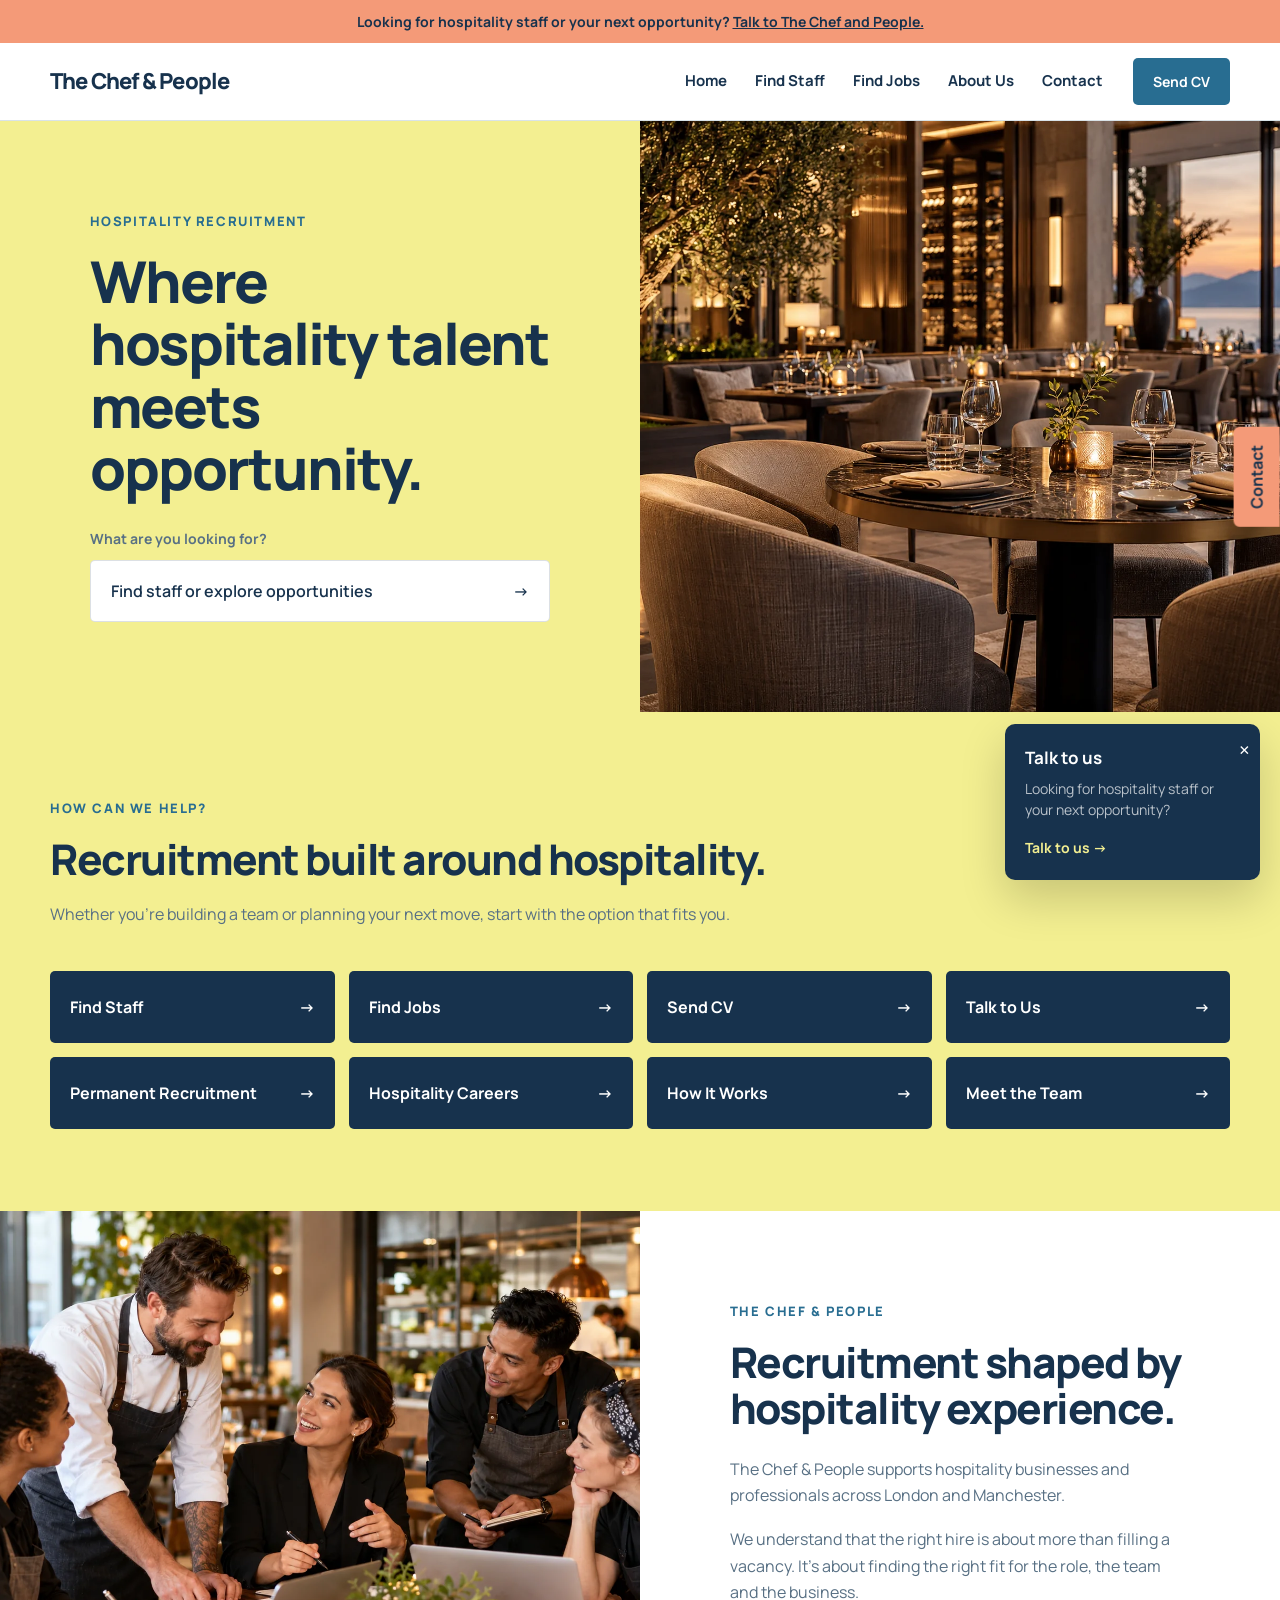
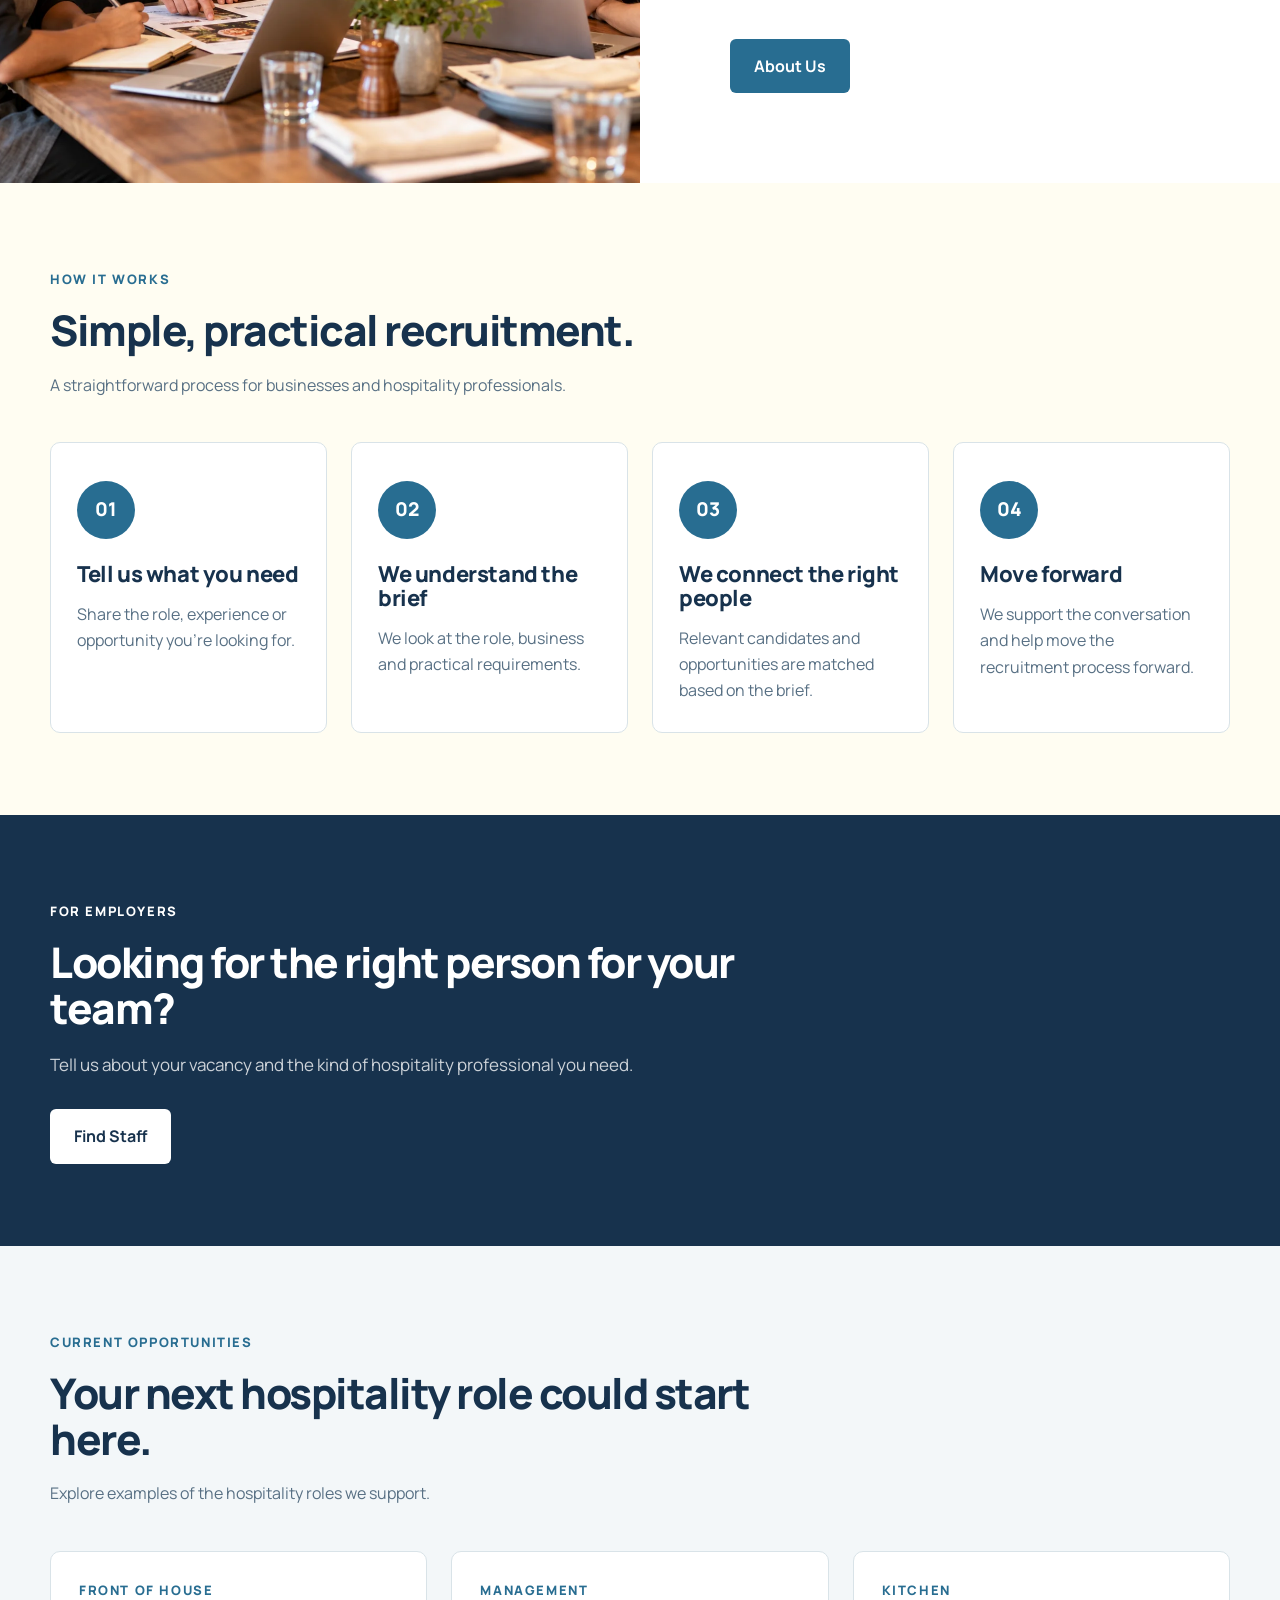
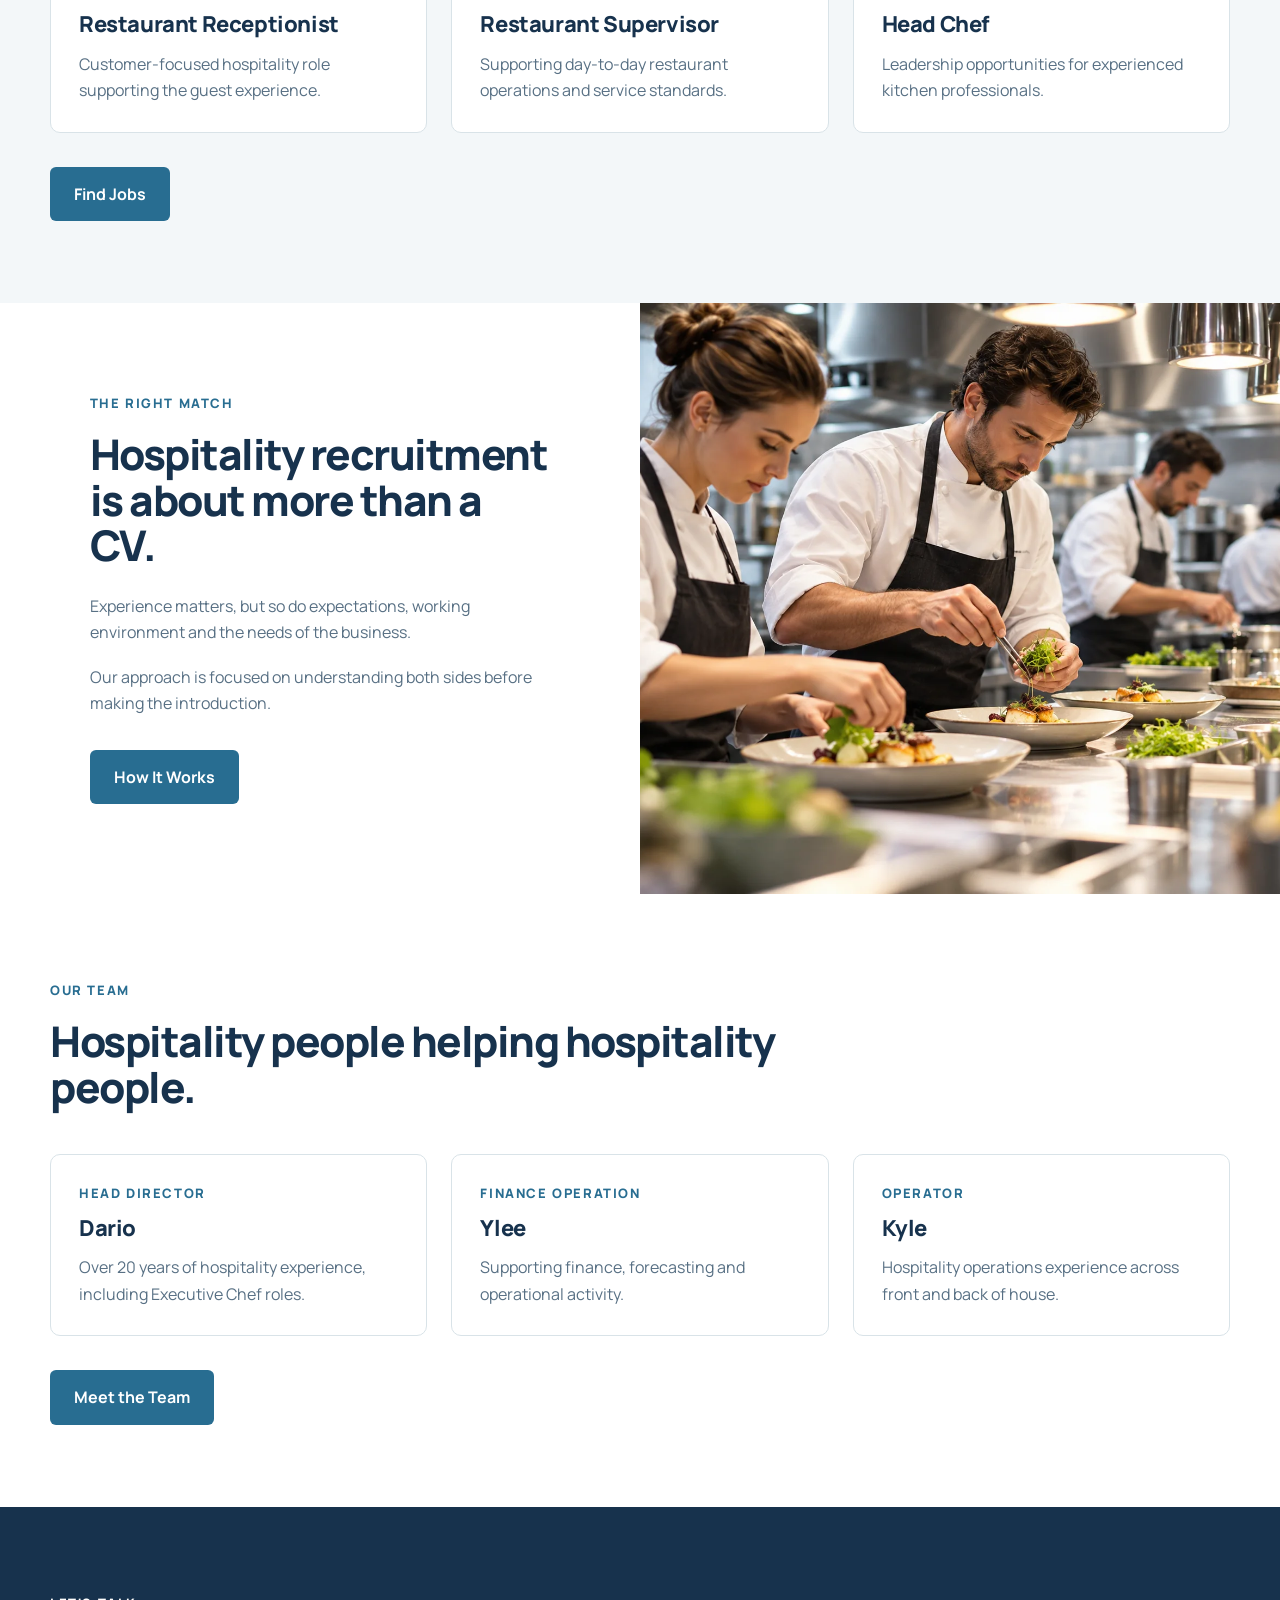
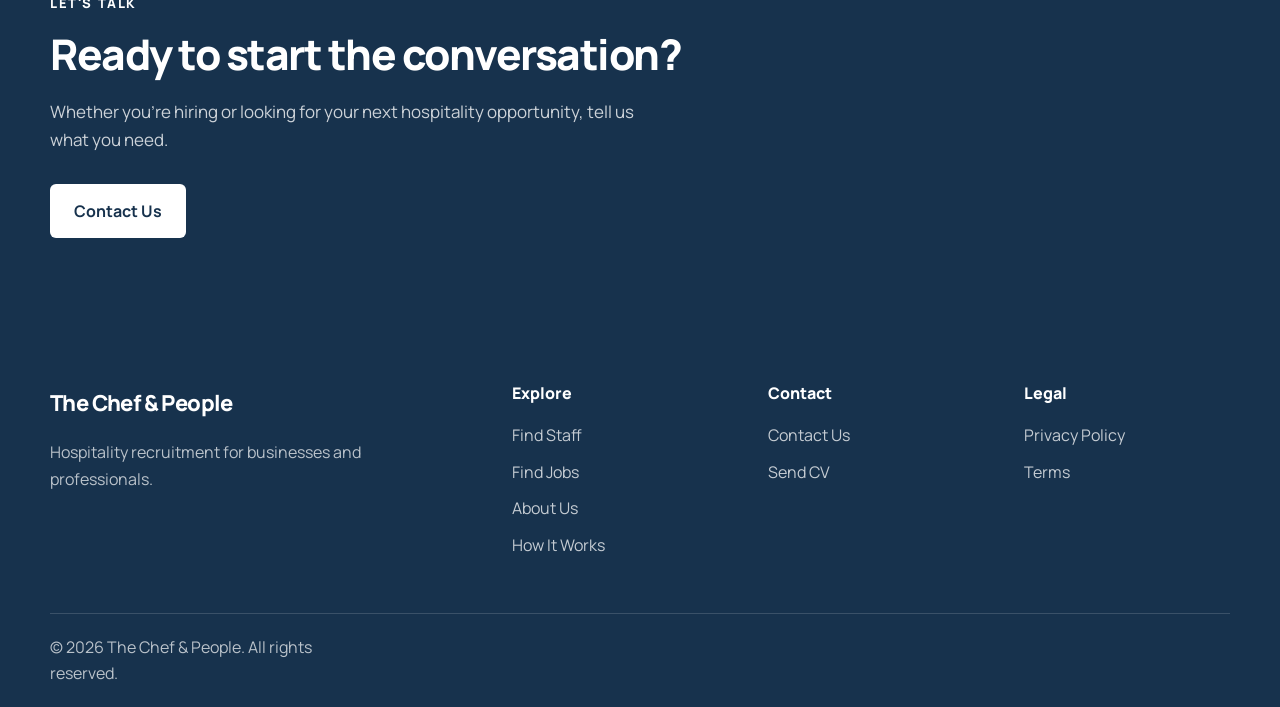
==== index.html @ 65a9bcee "Add files via upload" ====
<!DOCTYPE html>
<html lang="en">
<head>
    <meta charset="UTF-8">

    <meta
        name="viewport"
        content="width=device-width, initial-scale=1.0"
    >

    <title>Hospitality Recruitment London & Manchester | The Chef & People</title>

    <meta
        name="description"
        content="The Chef & People connects hospitality businesses with experienced professionals across London and Manchester. Find staff or discover your next hospitality opportunity."
    >

    <meta name="robots" content="index, follow">

    <link
        rel="canonical"
        href="https://thechefandpeople.co.uk/"
    >


    <!-- OPEN GRAPH -->

    <meta
        property="og:title"
        content="The Chef & People | Hospitality Recruitment"
    >

    <meta
        property="og:description"
        content="Hospitality recruitment for businesses and professionals across London and Manchester."
    >

    <meta property="og:type" content="website">

    <meta
        property="og:url"
        content="https://thechefandpeople.co.uk/"
    >

    <meta
        property="og:image"
        content="https://thechefandpeople.co.uk/images/hero.webp"
    >

    <meta
        property="og:site_name"
        content="The Chef & People"
    >


    <!-- TWITTER / SOCIAL -->

    <meta
        name="twitter:card"
        content="summary_large_image"
    >

    <meta
        name="twitter:title"
        content="The Chef & People | Hospitality Recruitment"
    >

    <meta
        name="twitter:description"
        content="Hospitality recruitment for businesses and professionals across London and Manchester."
    >

    <meta
        name="twitter:image"
        content="https://thechefandpeople.co.uk/images/hero.webp"
    >


    <!-- GOOGLE FONT -->

    <link
        rel="preconnect"
        href="https://fonts.googleapis.com"
    >

    <link
        rel="preconnect"
        href="https://fonts.gstatic.com"
        crossorigin
    >

    <link
        href="https://fonts.googleapis.com/css2?family=Manrope:wght@400;500;600;700;800&display=swap"
        rel="stylesheet"
    >


    <!-- SITE CSS -->

    <link rel="stylesheet" href="style.css">
</head>

<body>

    <!-- ANNOUNCEMENT BAR -->
    <div class="announcement-bar">
        Looking for hospitality staff or your next opportunity?
        <a href="contact.html">Talk to The Chef and People.</a>
    </div>


    <!-- HEADER -->
    <header class="site-header">

        <div class="header-inner">

            <a
                href="index.html"
                class="logo"
            >
                The Chef &amp; People
            </a>

            <button
                class="menu-button"
                id="menuButton"
                aria-label="Open menu"
                aria-expanded="false"
            >
                ☰
            </button>

            <nav
                class="navigation"
                id="navigation"
            >

                <a href="index.html">
                    Home
                </a>

                <a href="services.html#staff">
                    Find Staff
                </a>

                <a href="services.html#jobs">
                    Find Jobs
                </a>

                <a href="about.html">
                    About Us
                </a>

                <a href="contact.html">
                    Contact
                </a>

            </nav>

            <a
                href="contact.html"
                class="header-cta"
            >
                Send CV
            </a>

        </div>

    </header>


    <main>

        <!-- HERO -->
        <section class="hero">

            <div class="hero-left">

                <span class="eyebrow">
                    HOSPITALITY RECRUITMENT
                </span>

                <h1>
                    Where hospitality talent meets opportunity.
                </h1>

                <p class="hero-label">
                    What are you looking for?
                </p>

                <a
                    href="services.html"
                    class="hero-search"
                >
                    <span>
                        Find staff or explore opportunities
                    </span>

                    <span>
                        →
                    </span>
                </a>

            </div>


            <div class="hero-right">

                <img
                    src="./images/hero.webp"
                    alt="Hospitality professionals working together"
                >

            </div>

        </section>


        <!-- RECRUITMENT OPTIONS -->
        <section class="recruitment-options">

            <div class="page-width">

                <div class="section-heading">

                    <span class="eyebrow">
                        HOW CAN WE HELP?
                    </span>

                    <h2>
                        Recruitment built around hospitality.
                    </h2>

                    <p>
                        Whether you're building a team or planning your next move,
                        start with the option that fits you.
                    </p>

                </div>


                <div class="option-grid">

                    <a
                        href="services.html#staff"
                        class="option-button"
                    >
                        <span>Find Staff</span>
                        <span>→</span>
                    </a>

                    <a
                        href="services.html#jobs"
                        class="option-button"
                    >
                        <span>Find Jobs</span>
                        <span>→</span>
                    </a>

                    <a
                        href="contact.html"
                        class="option-button"
                    >
                        <span>Send CV</span>
                        <span>→</span>
                    </a>

                    <a
                        href="contact.html"
                        class="option-button"
                    >
                        <span>Talk to Us</span>
                        <span>→</span>
                    </a>

                    <a
                        href="services.html#staff"
                        class="option-button"
                    >
                        <span>Permanent Recruitment</span>
                        <span>→</span>
                    </a>

                    <a
                        href="services.html#jobs"
                        class="option-button"
                    >
                        <span>Hospitality Careers</span>
                        <span>→</span>
                    </a>

                    <a
                        href="how-it-works.html"
                        class="option-button"
                    >
                        <span>How It Works</span>
                        <span>→</span>
                    </a>

                    <a
                        href="about.html"
                        class="option-button"
                    >
                        <span>Meet the Team</span>
                        <span>→</span>
                    </a>

                </div>

            </div>

        </section>


        <!-- ABOUT -->
        <section class="split-section">

            <div class="section-image-wrap">

                <img
                    src="./images/team-meeting.webp"
                    alt="Hospitality recruitment team meeting"
                    class="section-image"
                >

            </div>


            <div class="split-content">

                <span class="eyebrow">
                    THE CHEF &amp; PEOPLE
                </span>

                <h2>
                    Recruitment shaped by hospitality experience.
                </h2>

                <p>
                    The Chef &amp; People supports hospitality businesses
                    and professionals across London and Manchester.
                </p>

                <p>
                    We understand that the right hire is about more than
                    filling a vacancy. It's about finding the right fit
                    for the role, the team and the business.
                </p>

                <a
                    href="about.html"
                    class="button primary-button"
                >
                    About Us
                </a>

            </div>

        </section>


        <!-- PROCESS -->
        <section class="section process-section">

            <div class="page-width">

                <div class="section-heading">

                    <span class="eyebrow">
                        HOW IT WORKS
                    </span>

                    <h2>
                        Simple, practical recruitment.
                    </h2>

                    <p>
                        A straightforward process for businesses
                        and hospitality professionals.
                    </p>

                </div>


                <div class="process-grid">

                    <article class="process-card">

                        <div class="process-number">
                            01
                        </div>

                        <h3>
                            Tell us what you need
                        </h3>

                        <p>
                            Share the role, experience or opportunity
                            you're looking for.
                        </p>

                    </article>


                    <article class="process-card">

                        <div class="process-number">
                            02
                        </div>

                        <h3>
                            We understand the brief
                        </h3>

                        <p>
                            We look at the role, business
                            and practical requirements.
                        </p>

                    </article>


                    <article class="process-card">

                        <div class="process-number">
                            03
                        </div>

                        <h3>
                            We connect the right people
                        </h3>

                        <p>
                            Relevant candidates and opportunities
                            are matched based on the brief.
                        </p>

                    </article>


                    <article class="process-card">

                        <div class="process-number">
                            04
                        </div>

                        <h3>
                            Move forward
                        </h3>

                        <p>
                            We support the conversation
                            and help move the recruitment process forward.
                        </p>

                    </article>

                </div>

            </div>

        </section>


        <!-- EMPLOYER CTA -->
        <section class="cta-section">

            <div class="page-width">

                <div class="cta-content">

                    <span class="eyebrow light">
                        FOR EMPLOYERS
                    </span>

                    <h2>
                        Looking for the right person for your team?
                    </h2>

                    <p>
                        Tell us about your vacancy and the kind of hospitality
                        professional you need.
                    </p>

                    <a
                        href="services.html#staff"
                        class="button light-button"
                    >
                        Find Staff
                    </a>

                </div>

            </div>

        </section>


        <!-- CURRENT OPPORTUNITIES -->
        <section class="section light-section">

            <div class="page-width">

                <div class="section-heading">

                    <span class="eyebrow">
                        CURRENT OPPORTUNITIES
                    </span>

                    <h2>
                        Your next hospitality role could start here.
                    </h2>

                    <p>
                        Explore examples of the hospitality roles
                        we support.
                    </p>

                </div>


                <div class="jobs-grid">

                    <article class="job-card">

                        <span class="job-meta">
                            FRONT OF HOUSE
                        </span>

                        <h3>
                            Restaurant Receptionist
                        </h3>

                        <p>
                            Customer-focused hospitality role
                            supporting the guest experience.
                        </p>

                    </article>


                    <article class="job-card">

                        <span class="job-meta">
                            MANAGEMENT
                        </span>

                        <h3>
                            Restaurant Supervisor
                        </h3>

                        <p>
                            Supporting day-to-day restaurant operations
                            and service standards.
                        </p>

                    </article>


                    <article class="job-card">

                        <span class="job-meta">
                            KITCHEN
                        </span>

                        <h3>
                            Head Chef
                        </h3>

                        <p>
                            Leadership opportunities for experienced
                            kitchen professionals.
                        </p>

                    </article>

                </div>


                <div style="margin-top: 34px;">

                    <a
                        href="services.html#jobs"
                        class="button primary-button"
                    >
                        Find Jobs
                    </a>

                </div>

            </div>

        </section>


        <!-- RIGHT MATCH -->
        <section class="split-section">

            <div class="split-content">

                <span class="eyebrow">
                    THE RIGHT MATCH
                </span>

                <h2>
                    Hospitality recruitment is about more than a CV.
                </h2>

                <p>
                    Experience matters, but so do expectations,
                    working environment and the needs of the business.
                </p>

                <p>
                    Our approach is focused on understanding both sides
                    before making the introduction.
                </p>

                <a
                    href="how-it-works.html"
                    class="button primary-button"
                >
                    How It Works
                </a>

            </div>


            <div class="section-image-wrap">

                <img
                    src="./images/kitchen.webp"
                    alt="Professional hospitality kitchen"
                    class="section-image"
                >

            </div>

        </section>


        <!-- TEAM -->
        <section class="section">

            <div class="page-width">

                <div class="section-heading">

                    <span class="eyebrow">
                        OUR TEAM
                    </span>

                    <h2>
                        Hospitality people helping hospitality people.
                    </h2>

                </div>


                <div class="team-grid">

                    <article class="team-card">

                        <span class="team-role">
                            HEAD DIRECTOR
                        </span>

                        <h3>
                            Dario
                        </h3>

                        <p>
                            Over 20 years of hospitality experience,
                            including Executive Chef roles.
                        </p>

                    </article>


                    <article class="team-card">

                        <span class="team-role">
                            FINANCE OPERATION
                        </span>

                        <h3>
                            Ylee
                        </h3>

                        <p>
                            Supporting finance, forecasting
                            and operational activity.
                        </p>

                    </article>


                    <article class="team-card">

                        <span class="team-role">
                            OPERATOR
                        </span>

                        <h3>
                            Kyle
                        </h3>

                        <p>
                            Hospitality operations experience
                            across front and back of house.
                        </p>

                    </article>

                </div>


                <div style="margin-top: 34px;">

                    <a
                        href="about.html"
                        class="button primary-button"
                    >
                        Meet the Team
                    </a>

                </div>

            </div>

        </section>


        <!-- FINAL CTA -->
        <section class="cta-section">

            <div class="page-width">

                <div class="cta-content">

                    <span class="eyebrow light">
                        LET'S TALK
                    </span>

                    <h2>
                        Ready to start the conversation?
                    </h2>

                    <p>
                        Whether you're hiring or looking for your next
                        hospitality opportunity, tell us what you need.
                    </p>

                    <a
                        href="contact.html"
                        class="button light-button"
                    >
                        Contact Us
                    </a>

                </div>

            </div>

        </section>

    </main>


    <!-- FOOTER -->
    <footer class="site-footer">

        <div class="page-width footer-grid">

            <div>

                <a
                    href="index.html"
                    class="footer-logo"
                >
                    The Chef &amp; People
                </a>

                <p>
                    Hospitality recruitment for businesses
                    and professionals.
                </p>

            </div>


            <div>

                <h4>
                    Explore
                </h4>

                <a href="services.html#staff">
                    Find Staff
                </a>

                <a href="services.html#jobs">
                    Find Jobs
                </a>

                <a href="about.html">
                    About Us
                </a>

                <a href="how-it-works.html">
                    How It Works
                </a>

            </div>


            <div>

                <h4>
                    Contact
                </h4>

                <a href="contact.html">
                    Contact Us
                </a>

                <a href="contact.html">
                    Send CV
                </a>

            </div>


            <div>

                <h4>
                    Legal
                </h4>

                <a href="privacy.html">
                    Privacy Policy
                </a>

                <a href="terms.html">
                    Terms
                </a>

            </div>

        </div>


        <div class="page-width footer-bottom">

            <p>
                © 2026 The Chef &amp; People. All rights reserved.
            </p>

        </div>

    </footer>


    <!-- FLOATING CONTACT -->
    <div
        class="floating-contact"
        id="floatingContact"
    >

        <button
            class="floating-close"
            id="floatingClose"
            aria-label="Close contact box"
        >
            ×
        </button>

        <strong>
            Talk to us
        </strong>

        <span>
            Looking for hospitality staff or your next opportunity?
        </span>

        <a href="contact.html">
            Talk to us →
        </a>

    </div>


    <!-- SIDE CONTACT TAB -->
    <a
        href="contact.html"
        class="feedback-tab"
    >
        Contact
    </a>


    <script src="script.js"></script>

</body>
</html>
---- style.css ----
:root {
  --primary: #6aaed6;
  --primary-dark: #286d91;
  --secondary: #d8edf8;
  --yellow: #f3ef91;
  --coral: #f49a78;

  --background: #ffffff;
  --light-background: #f3f7f9;

  --text: #17324d;
  --muted: #587084;

  --white: #ffffff;
  --border: #d9e3e8;

  --page-width: 1180px;
  --page-padding: 24px;

  --radius: 10px;

  --shadow:
    0 18px 45px
    rgba(23, 50, 77, 0.10);
}


/* RESET */

* {
  box-sizing: border-box;
  margin: 0;
  padding: 0;
}

html {
  scroll-behavior: smooth;
}

body {
  font-family: "Manrope", Arial, sans-serif;
  color: var(--text);
  background: var(--background);
  line-height: 1.65;
  font-weight: 400;
}

img {
  display: block;
  width: 100%;
}

a {
  color: inherit;
  text-decoration: none;
}

button,
input,
textarea,
select {
  font: inherit;
}

button {
  cursor: pointer;
}


/* PAGE WIDTH */

.page-width {
  width: min(
    calc(100% - (var(--page-padding) * 2)),
    var(--page-width)
  );

  margin-inline: auto;
}


/* TYPOGRAPHY */

h1,
h2,
h3,
h4 {
  font-family: "Manrope", Arial, sans-serif;
  line-height: 1.08;
  font-weight: 800;
}

h1 {
  font-size: clamp(46px, 4.5vw, 66px);
  letter-spacing: -2px;
}

h2 {
  font-size: clamp(32px, 3.3vw, 46px);
  letter-spacing: -1.5px;
}

h3 {
  font-size: 22px;
  letter-spacing: -0.4px;
}

p {
  color: var(--muted);
}

.eyebrow {
  display: inline-block;
  margin-bottom: 18px;

  color: var(--primary-dark);

  font-size: 13px;
  font-weight: 800;

  letter-spacing: 1.6px;
  text-transform: uppercase;
}

.eyebrow.light {
  color: var(--white);
}


/* GENERIC SECTION */

.section {
  padding: 82px 0;
}

.light-section {
  background: var(--light-background);
}

.section-heading {
  max-width: 760px;
  margin-bottom: 44px;
}

.section-heading h2 {
  margin-bottom: 18px;
}


/* BUTTONS */

.button {
  display: inline-flex;
  align-items: center;
  justify-content: center;

  min-height: 52px;

  padding: 14px 24px;

  border: 0;
  border-radius: 6px;

  font-weight: 700;

  transition:
    transform 0.2s ease,
    background 0.2s ease;
}

.button:hover {
  transform: translateY(-2px);
}

.primary-button {
  background: var(--primary-dark);
  color: var(--white);
}

.primary-button:hover {
  background: var(--text);
}

.light-button {
  background: var(--white);
  color: var(--text);
}

.light-button:hover {
  background: var(--yellow);
}


/* ANNOUNCEMENT */

.announcement-bar {
  padding: 10px 20px;

  background: var(--coral);
  color: var(--text);

  text-align: center;

  font-size: 14px;
  font-weight: 700;
}

.announcement-bar a {
  text-decoration: underline;
}


/* HEADER */

.site-header {
  position: sticky;
  top: 0;

  z-index: 1000;

  height: 78px;

  background: var(--white);

  border-bottom: 1px solid var(--border);
}

.header-inner {
  width: min(
    calc(100% - (var(--page-padding) * 2)),
    var(--page-width)
  );

  height: 100%;

  margin-inline: auto;

  display: flex;
  align-items: center;

  gap: 30px;
}

.logo {
  margin-right: auto;

  font-size: 22px;
  font-weight: 800;

  letter-spacing: -0.8px;
}

.navigation {
  display: flex;
  align-items: center;

  gap: 28px;
}

.navigation a {
  font-size: 15px;
  font-weight: 700;
}

.navigation a:hover {
  color: var(--primary-dark);
}

.header-cta {
  padding: 12px 20px;

  border-radius: 5px;

  background: var(--primary-dark);
  color: var(--white);

  font-size: 14px;
  font-weight: 700;
}

.menu-button {
  display: none;

  border: 0;

  background: transparent;
  color: var(--text);

  font-size: 28px;
}


/* HOME HERO */

.hero {
  display: grid;
  grid-template-columns: 1fr 1fr;

  min-height: 560px;
}

.hero-left {
  display: flex;
  flex-direction: column;
  justify-content: center;

  padding:
    clamp(50px, 7vw, 100px)
    clamp(30px, 7vw, 100px);

  background: var(--yellow);
}

.hero-left h1 {
  max-width: 620px;
  margin-bottom: 28px;
}

.hero-label {
  margin-bottom: 10px;

  font-size: 14px;
  font-weight: 700;
}

.hero-search {
  max-width: 520px;

  display: flex;
  align-items: center;
  justify-content: space-between;

  padding: 17px 20px;

  background: var(--white);

  border: 1px solid rgba(23, 50, 77, 0.15);
  border-radius: 5px;

  font-weight: 600;
}

.hero-search:hover {
  border-color: var(--primary-dark);
}

.hero-right {
  min-height: 560px;
  overflow: hidden;
}

.hero-right img {
  width: 100%;
  height: 100%;

  object-fit: cover;
}


/* PAGE HERO */

.page-hero {
  padding: 90px 0 75px;

  background: var(--secondary);
}

.page-hero h1 {
  max-width: 830px;
  margin-bottom: 24px;
}

.page-hero p {
  max-width: 760px;
  font-size: 18px;
}


/* RECRUITMENT OPTIONS */

.recruitment-options {
  padding: 82px 0;

  background: var(--yellow);
}

.option-grid {
  display: grid;

  grid-template-columns: repeat(4, 1fr);

  gap: 14px;
}

.option-button {
  min-height: 72px;

  display: flex;
  align-items: center;
  justify-content: space-between;

  padding: 20px;

  border-radius: 5px;

  background: var(--text);
  color: var(--white);

  font-weight: 700;

  transition:
    transform 0.2s ease,
    background 0.2s ease;
}

.option-button:hover {
  transform: translateY(-3px);
  background: var(--primary-dark);
}


/* SPLIT */

.split-section {
  display: grid;
  grid-template-columns: 1fr 1fr;

  min-height: 560px;
}

.split-content {
  display: flex;
  flex-direction: column;
  justify-content: center;
  align-items: flex-start;

  padding:
    clamp(55px, 7vw, 95px)
    clamp(30px, 7vw, 90px);
}

.split-content h2 {
  max-width: 620px;
  margin-bottom: 24px;
}

.split-content p {
  max-width: 620px;
  margin-bottom: 18px;
}

.split-content .button {
  margin-top: 15px;
}

.section-image-wrap {
  min-height: 500px;

  overflow: hidden;

  background: var(--secondary);
}

.section-image {
  width: 100%;
  height: 100%;

  min-height: 500px;

  object-fit: cover;

  transition: transform 0.5s ease;
}

.section-image-wrap:hover .section-image {
  transform: scale(1.025);
}


/* CARDS */

.card-grid,
.jobs-grid,
.team-grid,
.contact-options {
  display: grid;
  gap: 24px;
}

.three-columns,
.jobs-grid,
.team-grid,
.contact-options {
  grid-template-columns: repeat(3, 1fr);
}

.info-card,
.service-card,
.job-card,
.team-card,
.choice-card,
.testimonial-card {
  padding: 28px;

  background: var(--white);

  border: 1px solid var(--border);
  border-radius: var(--radius);

  transition:
    transform 0.2s ease,
    box-shadow 0.2s ease;
}

.info-card:hover,
.service-card:hover,
.job-card:hover,
.team-card:hover,
.choice-card:hover {
  transform: translateY(-4px);
  box-shadow: var(--shadow);
}

.info-card h3,
.service-card h3,
.job-card h3,
.team-card h3,
.choice-card h3 {
  margin-bottom: 14px;
}


/* META */

.job-meta,
.team-role {
  display: block;

  margin-bottom: 12px;

  color: var(--primary-dark);

  font-size: 13px;
  font-weight: 800;

  letter-spacing: 1.6px;
  text-transform: uppercase;
}


/* PROCESS */

.process-section {
  background: #fffdf2;
}

.process-grid {
  display: grid;
  grid-template-columns: repeat(4, 1fr);

  gap: 24px;
}

.process-card {
  padding: 38px 26px 28px;

  background: var(--white);

  border: 1px solid var(--border);
  border-radius: var(--radius);
}

.process-number {
  width: 58px;
  height: 58px;

  margin-bottom: 24px;

  display: flex;
  align-items: center;
  justify-content: center;

  border-radius: 50%;

  background: var(--primary-dark);
  color: var(--white);

  font-size: 19px;
  font-weight: 800;
}

.process-card h3 {
  margin-bottom: 14px;
}


/* HOW IT WORKS */

.how-page-hero {
  background:
    linear-gradient(
      rgba(255, 255, 255, 0.80),
      rgba(255, 255, 255, 0.80)
    ),
    url("./images/background-light.webp")
    center / cover no-repeat;
}

.how-light-background {
  display: flex;
  align-items: center;
  justify-content: center;

  padding: 60px;

  background:
    url("./images/background-light.webp")
    center / cover no-repeat;
}

.how-feature-panel {
  width: 100%;
  max-width: 440px;

  display: grid;
  grid-template-columns: 50px 1fr;

  gap: 24px 18px;

  padding: 40px;

  background: var(--white);

  border-radius: 18px;

  box-shadow: var(--shadow);
}

.how-feature-panel span {
  width: 46px;
  height: 46px;

  display: flex;
  align-items: center;
  justify-content: center;

  border-radius: 50%;

  background: var(--primary-dark);
  color: var(--white);

  font-weight: 800;
}

.how-feature-panel strong {
  display: flex;
  align-items: center;

  font-size: 17px;
  font-weight: 700;
}

.how-dark-cta {
  background:
    linear-gradient(
      rgba(23, 50, 77, 0.90),
      rgba(23, 50, 77, 0.90)
    ),
    url("./images/background-dark.webp")
    center / cover no-repeat;
}


/* CTA */

.cta-section {
  padding: 82px 0;

  background: var(--text);

  color: var(--white);
}

.cta-content {
  max-width: 760px;
}

.cta-content h2 {
  margin-bottom: 20px;
}

.cta-content p {
  max-width: 620px;

  margin-bottom: 30px;

  color: rgba(255, 255, 255, 0.78);

  font-size: 17px;
}


/* CONTACT */

.contact-options {
  margin-bottom: 60px;
}

.contact-form-wrap {
  display: grid;
  grid-template-columns: 0.8fr 1.2fr;

  gap: 70px;
}

.contact-form {
  display: grid;
  gap: 20px;
}

.form-group {
  display: grid;
  gap: 8px;
}

.form-group label {
  font-weight: 700;
}

.form-group input,
.form-group textarea,
.form-group select {
  width: 100%;

  padding: 15px 16px;

  border: 1px solid var(--border);
  border-radius: 5px;

  background: var(--white);

  color: var(--text);
}

.form-group textarea {
  min-height: 170px;
  resize: vertical;
}

.form-group input:focus,
.form-group textarea:focus,
.form-group select:focus {
  outline: 2px solid var(--secondary);
  border-color: var(--primary-dark);
}

.contact-page .floating-contact,
.contact-page .feedback-tab {
  display: none;
}


/* LEGAL */

.legal-content {
  max-width: 820px;

  margin-inline: auto;

  padding: 80px 0;
}

.legal-content h2,
.legal-content h3 {
  margin-top: 34px;
  margin-bottom: 14px;
}

.legal-content p {
  margin-bottom: 18px;
}

.legal-page .floating-contact,
.legal-page .feedback-tab {
  display: none;
}


/* FOOTER */

.site-footer {
  padding: 65px 0 20px;

  background: var(--text);

  color: var(--white);
}

.footer-grid {
  display: grid;
  grid-template-columns: 2fr 1fr 1fr 1fr;

  gap: 50px;
}

.footer-logo {
  display: inline-block;

  margin-bottom: 18px;

  font-size: 22px;
  font-weight: 800;

  letter-spacing: -0.6px;
}

.site-footer p {
  max-width: 330px;

  color: rgba(255, 255, 255, 0.70);
}

.site-footer h4 {
  margin-bottom: 20px;
}

.site-footer a:not(.footer-logo) {
  display: block;

  margin-bottom: 10px;

  color: rgba(255, 255, 255, 0.75);
}

.site-footer a:hover {
  color: var(--white);
}

.footer-bottom {
  margin-top: 45px;

  padding-top: 20px;

  border-top: 1px solid rgba(255, 255, 255, 0.15);
}


/* FLOATING CONTACT */

.floating-contact {
  position: fixed;

  right: 20px;
  bottom: 20px;

  z-index: 950;

  width: 255px;

  padding: 20px;

  border-radius: 10px;

  background: var(--text);
  color: var(--white);

  box-shadow:
    0 18px 45px
    rgba(0, 0, 0, 0.18);
}

.floating-contact strong,
.floating-contact span {
  display: block;
}

.floating-contact strong {
  margin-bottom: 6px;

  font-size: 17px;
}

.floating-contact span {
  margin-bottom: 14px;

  color: rgba(255, 255, 255, 0.70);

  font-size: 14px;
  line-height: 1.5;
}

.floating-contact a {
  color: var(--yellow);

  font-size: 14px;
  font-weight: 700;
}

.floating-close {
  position: absolute;

  top: 8px;
  right: 10px;

  border: 0;

  background: transparent;

  color: var(--white);

  font-size: 22px;
}


/* CONTACT TAB */

.feedback-tab {
  position: fixed;

  right: 0;
  top: 50%;

  z-index: 900;

  transform:
    translateY(-50%)
    rotate(-90deg)
    translateY(-100%);

  transform-origin: right top;

  padding: 10px 18px;

  border-radius: 6px 6px 0 0;

  background: var(--coral);

  color: var(--text);

  font-weight: 700;
}


/* TABLET */

@media (max-width: 980px) {

  .navigation {
    gap: 16px;
  }

  .option-grid,
  .process-grid {
    grid-template-columns: repeat(2, 1fr);
  }

  .three-columns,
  .jobs-grid,
  .team-grid,
  .contact-options {
    grid-template-columns: repeat(2, 1fr);
  }

  .footer-grid {
    grid-template-columns: repeat(2, 1fr);
  }

  .contact-form-wrap {
    grid-template-columns: 1fr;
  }
}


/* MOBILE */

@media (max-width: 760px) {

  :root {
    --page-padding: 18px;
  }

  h1 {
    font-size: clamp(38px, 12vw, 52px);
    letter-spacing: -1.5px;
  }

  h2 {
    font-size: clamp(30px, 9vw, 40px);
    letter-spacing: -1.1px;
  }

  h3 {
    font-size: 21px;
  }

  .page-hero h1 {
    font-size: clamp(36px, 9vw, 46px);
  }


  /* HEADER */

  .site-header {
    height: 70px;
  }

  .header-inner {
    position: relative;
  }

  .menu-button {
    display: block;
  }

  .header-cta {
    display: none;
  }

  .navigation {
    position: absolute;

    top: 69px;

    left: calc(var(--page-padding) * -1);

    width:
      calc(
        100% +
        (var(--page-padding) * 2)
      );

    display: none;

    flex-direction: column;
    align-items: stretch;

    gap: 0;

    background: var(--white);

    border-bottom: 1px solid var(--border);

    box-shadow:
      0 15px 30px
      rgba(23, 50, 77, 0.08);
  }

  .navigation.open {
    display: flex;
  }

  .navigation a {
    padding:
      16px
      var(--page-padding);

    border-bottom: 1px solid var(--border);

    font-size: 16px;
  }


  /* HERO */

  .hero {
    grid-template-columns: 1fr;
  }

  .hero-left {
    padding:
      58px
      var(--page-padding);
  }

  .hero-right {
    height: 400px;
    min-height: 400px;
  }

  .hero-right img {
    height: 400px;

    object-fit: cover;
  }


  /* SECTIONS */

  .section {
    padding: 64px 0;
  }

  .page-hero {
    padding: 68px 0 58px;
  }

  .page-hero p {
    font-size: 17px;
  }


  /* OPTIONS */

  .recruitment-options {
    padding: 64px 0;
  }

  .option-grid {
    grid-template-columns: 1fr;
  }


  /* SPLIT */

  .split-section {
    grid-template-columns: 1fr;
  }

  .split-content {
    padding:
      48px
      var(--page-padding);
  }

  .section-image-wrap {
    height: 360px;
    min-height: 360px;
  }

  .section-image {
    height: 360px;
    min-height: 0;

    object-fit: cover;
  }


  /* CARDS */

  .process-grid,
  .three-columns,
  .jobs-grid,
  .team-grid,
  .contact-options {
    grid-template-columns: 1fr;
  }


  /* PROCESS */

  .process-card {
    padding: 30px 24px 26px;
  }

  .process-number {
    width: 52px;
    height: 52px;

    margin-bottom: 20px;
  }


  /* HOW IT WORKS */

  .how-light-background {
    min-height: auto;
    height: auto;

    padding: 40px 20px;
  }

  .how-feature-panel {
    padding: 26px 22px;

    grid-template-columns: 44px 1fr;
  }

  .how-feature-panel span {
    width: 42px;
    height: 42px;
  }

  .how-feature-panel strong {
    font-size: 16px;
  }


  /* LEGAL */

  .legal-content h2 {
    font-size: clamp(28px, 7.5vw, 34px);
    line-height: 1.15;
    letter-spacing: -0.8px;
  }


  /* CTA */

  .cta-section {
    padding: 68px 0;
  }


  /* FOOTER */

  .footer-grid {
    grid-template-columns: 1fr;

    gap: 36px;
  }


  /* MOBILE FLOATING */

  .floating-contact {
    display: block;

    left: auto;
    right: 16px;
    bottom: 16px;

    width: auto;

    padding: 0;

    background: transparent;

    border-radius: 0;

    box-shadow: none;
  }

  .floating-contact strong,
  .floating-contact span,
  .floating-close {
    display: none;
  }

  .floating-contact a {
    display: inline-flex;

    align-items: center;
    justify-content: center;

    padding: 10px 15px;

    border-radius: 999px;

    background: var(--text);
    color: var(--white);

    font-size: 13px;
    font-weight: 700;

    box-shadow:
      0 10px 25px
      rgba(23, 50, 77, 0.18);
  }

  .feedback-tab {
    display: none;
  }

  .contact-page .floating-contact,
  .contact-page .feedback-tab,
  .legal-page .floating-contact,
  .legal-page .feedback-tab {
    display: none;
  }
}
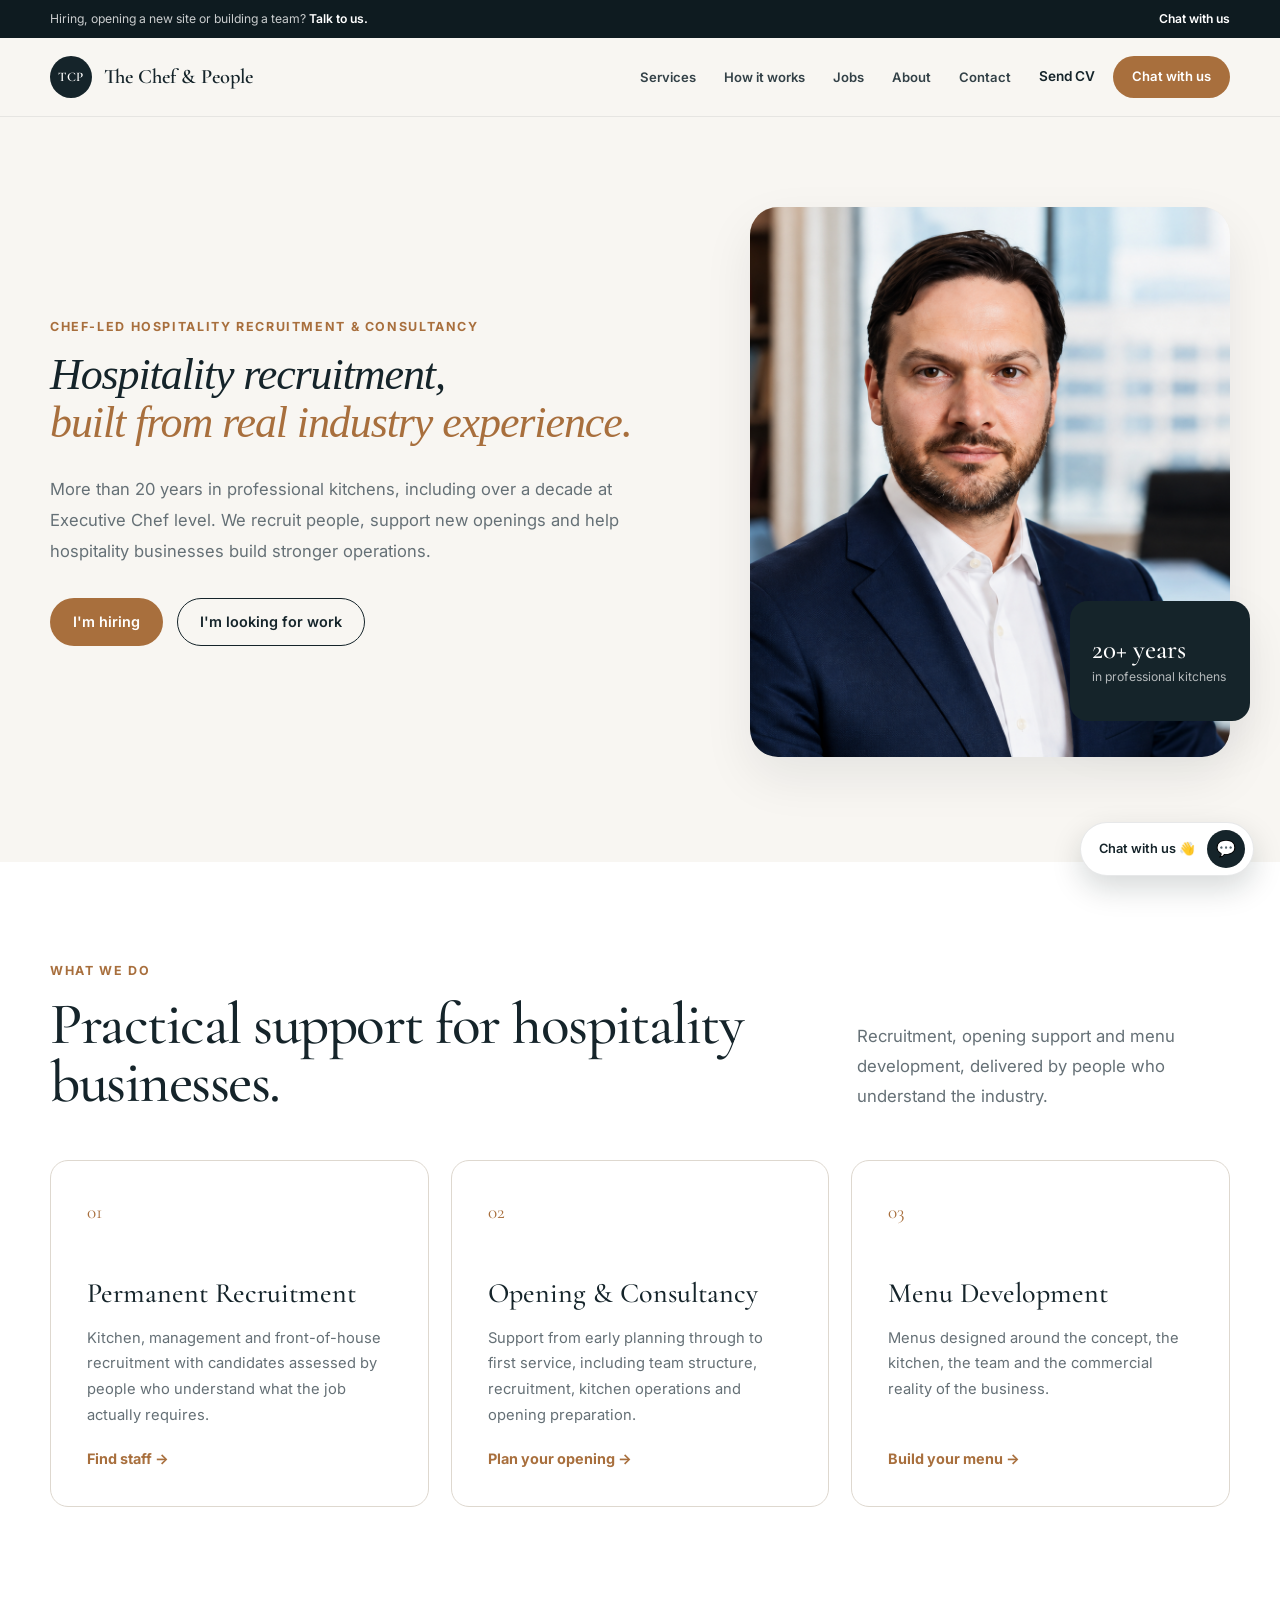
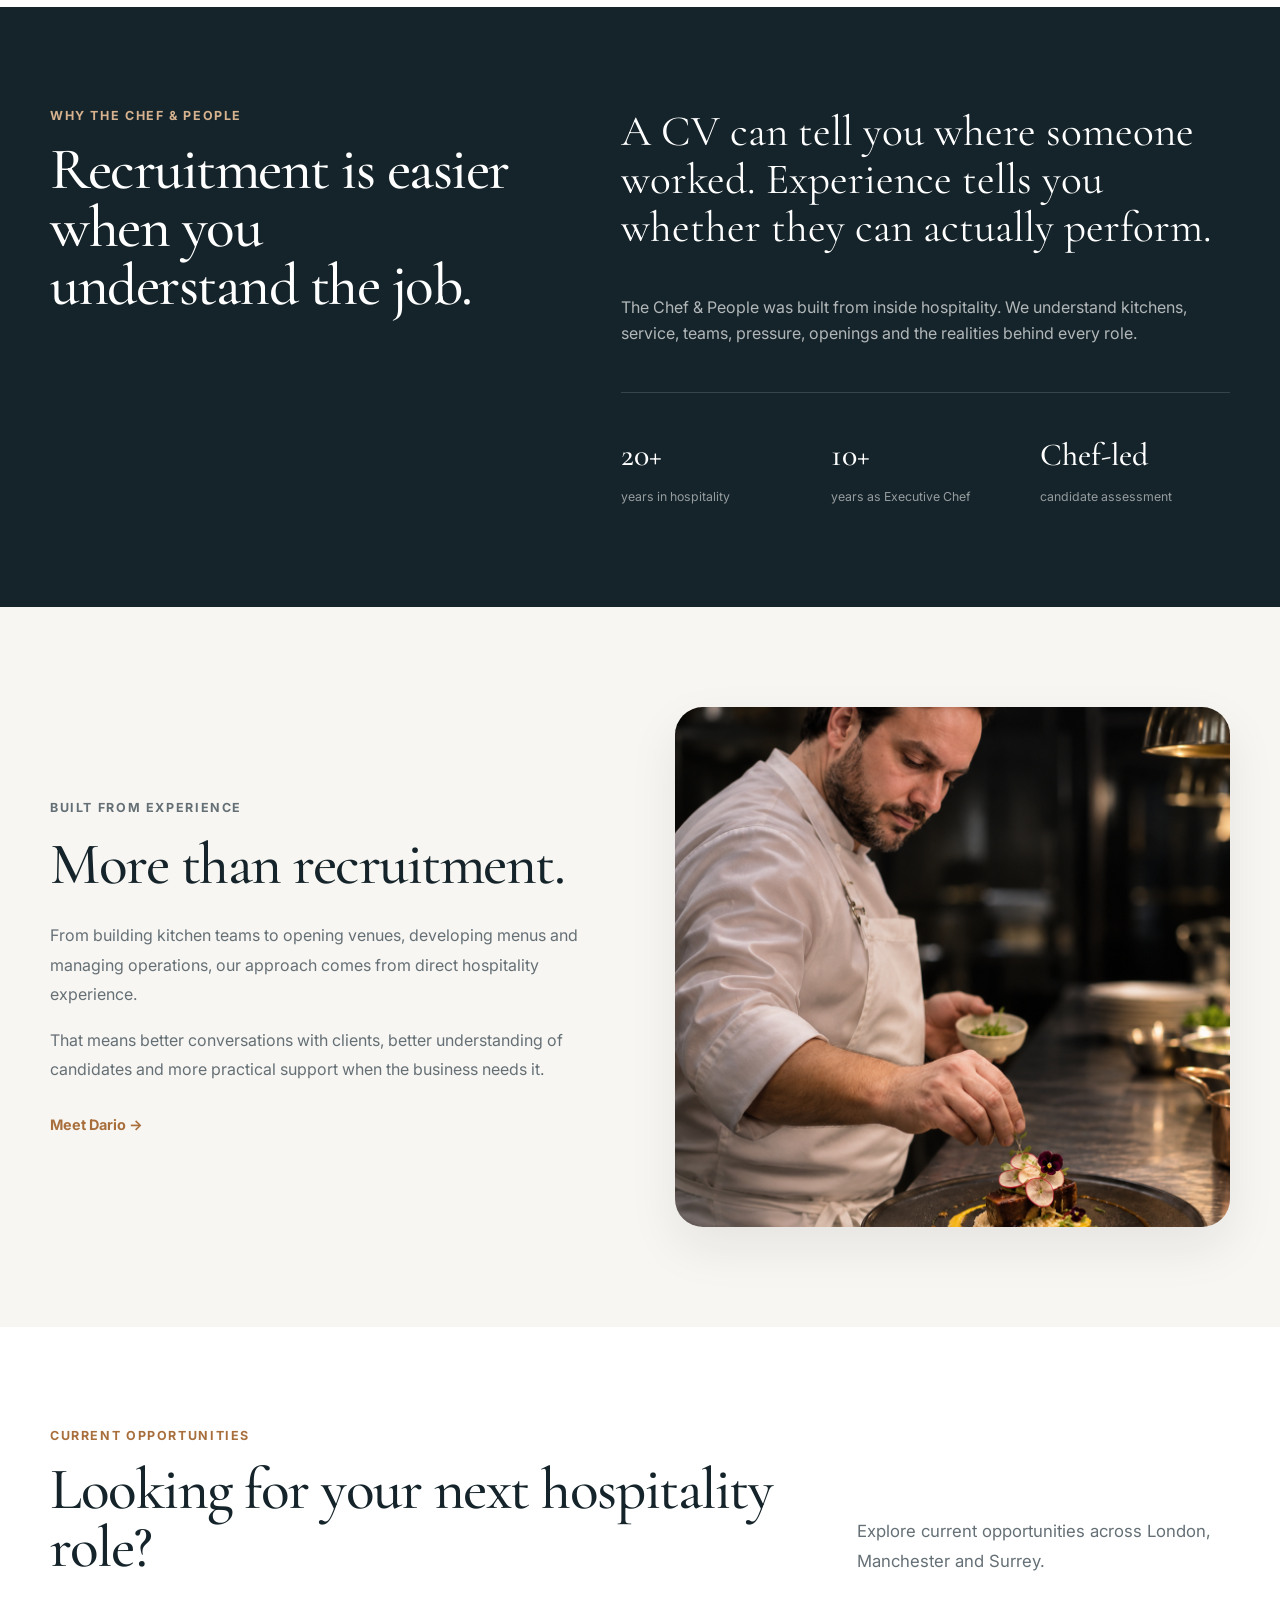
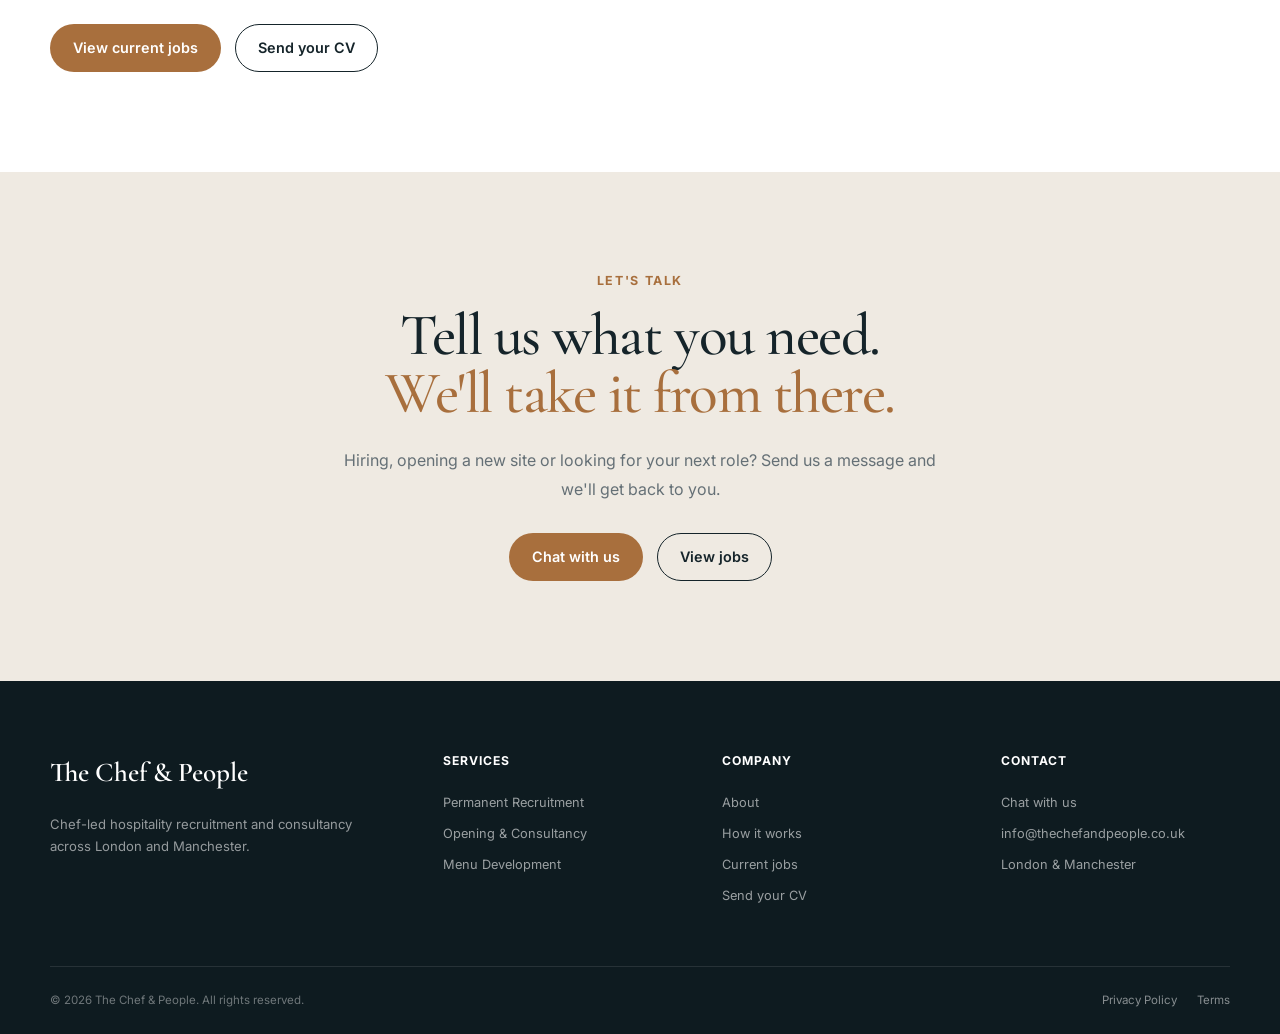
==== commit f4b842a5: "Add files via upload Update website preview" ====
--- a/index.html
+++ b/index.html
@@ -1,905 +1,724 @@
 <!DOCTYPE html>
 <html lang="en">
 <head>
-    <meta charset="UTF-8">
-
-    <meta
-        name="viewport"
-        content="width=device-width, initial-scale=1.0"
+  <meta charset="UTF-8">
+
+  <meta name="viewport" content="width=device-width, initial-scale=1.0">
+
+  <title>The Chef & People | Hospitality Recruitment & Consultancy</title>
+
+  <meta
+    name="description"
+    content="Chef-led hospitality recruitment and consultancy across London and Manchester. Permanent recruitment, restaurant openings and menu development."
+  >
+
+  <link rel="preconnect" href="https://fonts.googleapis.com">
+
+  <link rel="preconnect" href="https://fonts.gstatic.com" crossorigin>
+
+  <link
+    href="https://fonts.googleapis.com/css2?family=Cormorant+Garamond:ital,wght@0,500;0,600;1,500&family=Inter:wght@400;500;600;700&display=swap"
+    rel="stylesheet"
+  >
+
+  <link rel="stylesheet" href="style.css">
+</head>
+
+<body>
+
+  <!-- TOP BAR -->
+  <div class="top-bar">
+
+    <div class="container top-bar-inner">
+
+      <p>
+        Hiring, opening a new site or building a team?
+        <a href="contact.html#contact-form">Talk to us.</a>
+      </p>
+
+      <a
+        href="contact.html#contact-form"
+        class="top-bar-link"
+      >
+        Chat with us
+      </a>
+
+    </div>
+
+  </div>
+
+
+  <!-- HEADER -->
+  <header class="site-header">
+
+    <div class="container header-inner">
+
+      <a
+        href="index.html"
+        class="logo"
+        aria-label="The Chef & People home"
+      >
+
+        <span class="logo-mark">
+          TCP
+        </span>
+
+        <span class="logo-text">
+          The Chef & People
+        </span>
+
+      </a>
+
+
+      <nav class="desktop-nav" aria-label="Main navigation">
+
+        <a href="services.html">
+          Services
+        </a>
+
+        <a href="how-it-works.html">
+          How it works
+        </a>
+
+        <a href="jobs.html">
+          Jobs
+        </a>
+
+        <a href="about.html">
+          About
+        </a>
+
+        <a href="contact.html">
+          Contact
+        </a>
+
+      </nav>
+
+
+      <div class="header-actions">
+
+        <a
+          href="contact.html#contact-form"
+          class="text-link"
+        >
+          Send CV
+        </a>
+
+        <a
+          href="contact.html#contact-form"
+          class="btn btn-primary btn-small"
+        >
+          Chat with us
+        </a>
+
+      </div>
+
+
+      <button
+        class="menu-toggle"
+        aria-label="Open navigation"
+        aria-expanded="false"
+      >
+        <span></span>
+        <span></span>
+        <span></span>
+      </button>
+
+    </div>
+
+
+    <!-- MOBILE NAV -->
+    <nav
+      class="mobile-nav"
+      aria-label="Mobile navigation"
     >
 
-    <title>Hospitality Recruitment London & Manchester | The Chef & People</title>
-
-    <meta
-        name="description"
-        content="The Chef & People connects hospitality businesses with experienced professionals across London and Manchester. Find staff or discover your next hospitality opportunity."
-    >
-
-    <meta name="robots" content="index, follow">
-
-    <link
-        rel="canonical"
-        href="https://thechefandpeople.co.uk/"
-    >
-
-
-    <!-- OPEN GRAPH -->
-
-    <meta
-        property="og:title"
-        content="The Chef & People | Hospitality Recruitment"
-    >
-
-    <meta
-        property="og:description"
-        content="Hospitality recruitment for businesses and professionals across London and Manchester."
-    >
-
-    <meta property="og:type" content="website">
-
-    <meta
-        property="og:url"
-        content="https://thechefandpeople.co.uk/"
-    >
-
-    <meta
-        property="og:image"
-        content="https://thechefandpeople.co.uk/images/hero.webp"
-    >
-
-    <meta
-        property="og:site_name"
-        content="The Chef & People"
-    >
-
-
-    <!-- TWITTER / SOCIAL -->
-
-    <meta
-        name="twitter:card"
-        content="summary_large_image"
-    >
-
-    <meta
-        name="twitter:title"
-        content="The Chef & People | Hospitality Recruitment"
-    >
-
-    <meta
-        name="twitter:description"
-        content="Hospitality recruitment for businesses and professionals across London and Manchester."
-    >
-
-    <meta
-        name="twitter:image"
-        content="https://thechefandpeople.co.uk/images/hero.webp"
-    >
-
-
-    <!-- GOOGLE FONT -->
-
-    <link
-        rel="preconnect"
-        href="https://fonts.googleapis.com"
-    >
-
-    <link
-        rel="preconnect"
-        href="https://fonts.gstatic.com"
-        crossorigin
-    >
-
-    <link
-        href="https://fonts.googleapis.com/css2?family=Manrope:wght@400;500;600;700;800&display=swap"
-        rel="stylesheet"
-    >
-
-
-    <!-- SITE CSS -->
-
-    <link rel="stylesheet" href="style.css">
-</head>
-
-<body>
-
-    <!-- ANNOUNCEMENT BAR -->
-    <div class="announcement-bar">
-        Looking for hospitality staff or your next opportunity?
-        <a href="contact.html">Talk to The Chef and People.</a>
+      <a href="services.html">
+        Services
+      </a>
+
+      <a href="how-it-works.html">
+        How it works
+      </a>
+
+      <a href="jobs.html">
+        Jobs
+      </a>
+
+      <a href="about.html">
+        About
+      </a>
+
+      <a href="contact.html">
+        Contact
+      </a>
+
+      <a href="contact.html#contact-form">
+        Send CV
+      </a>
+
+    </nav>
+
+  </header>
+
+
+  <main>
+
+    <!-- HERO -->
+    <section class="hero">
+
+      <div class="container hero-grid">
+
+        <div class="hero-content">
+
+          <p class="eyebrow">
+            Chef-led hospitality recruitment & consultancy
+          </p>
+
+          <h1>
+            Hospitality recruitment,
+            <span>
+              built from real industry experience.
+            </span>
+          </h1>
+
+          <p class="hero-copy">
+            More than 20 years in professional kitchens,
+            including over a decade at Executive Chef level.
+            We recruit people, support new openings
+            and help hospitality businesses build stronger operations.
+          </p>
+
+          <div class="hero-actions">
+
+            <a
+              href="contact.html#contact-form"
+              class="btn btn-primary"
+            >
+              I'm hiring
+            </a>
+
+            <a
+              href="jobs.html"
+              class="btn btn-outline"
+            >
+              I'm looking for work
+            </a>
+
+          </div>
+
+        </div>
+
+
+        <div class="hero-visual">
+
+          <div class="hero-image">
+
+            <img
+              src="images/dario-professional.png"
+              alt="Dario Zannoni, founder of The Chef & People"
+            >
+
+          </div>
+
+
+          <div class="experience-card">
+
+            <strong>
+              20+ years
+            </strong>
+
+            <span>
+              in professional kitchens
+            </span>
+
+          </div>
+
+        </div>
+
+      </div>
+
+    </section>
+
+
+    <!-- SERVICES -->
+    <section class="section services-section">
+
+      <div class="container">
+
+        <div class="section-heading">
+
+          <div>
+
+            <p class="eyebrow">
+              What we do
+            </p>
+
+            <h2>
+              Practical support for hospitality businesses.
+            </h2>
+
+          </div>
+
+
+          <p class="section-intro">
+            Recruitment, opening support and menu development,
+            delivered by people who understand the industry.
+          </p>
+
+        </div>
+
+
+        <div class="services-grid">
+
+          <article class="service-card">
+
+            <span class="service-number">
+              01
+            </span>
+
+            <h3>
+              Permanent Recruitment
+            </h3>
+
+            <p>
+              Kitchen, management and front-of-house recruitment
+              with candidates assessed by people who understand
+              what the job actually requires.
+            </p>
+
+            <a
+              href="services.html#recruitment"
+              class="arrow-link"
+            >
+              Find staff →
+            </a>
+
+          </article>
+
+
+          <article class="service-card">
+
+            <span class="service-number">
+              02
+            </span>
+
+            <h3>
+              Opening & Consultancy
+            </h3>
+
+            <p>
+              Support from early planning through to first service,
+              including team structure, recruitment,
+              kitchen operations and opening preparation.
+            </p>
+
+            <a
+              href="services.html#opening"
+              class="arrow-link"
+            >
+              Plan your opening →
+            </a>
+
+          </article>
+
+
+          <article class="service-card">
+
+            <span class="service-number">
+              03
+            </span>
+
+            <h3>
+              Menu Development
+            </h3>
+
+            <p>
+              Menus designed around the concept,
+              the kitchen, the team and the commercial reality
+              of the business.
+            </p>
+
+            <a
+              href="services.html#menu"
+              class="arrow-link"
+            >
+              Build your menu →
+            </a>
+
+          </article>
+
+        </div>
+
+      </div>
+
+    </section>
+
+
+    <!-- WHY US -->
+    <section class="section why-us">
+
+      <div class="container why-us-grid">
+
+        <div class="why-us-title">
+
+          <p class="eyebrow light">
+            Why The Chef & People
+          </p>
+
+          <h2>
+            Recruitment is easier
+            when you understand the job.
+          </h2>
+
+        </div>
+
+
+        <div class="why-us-content">
+
+          <p class="large-copy">
+            A CV can tell you where someone worked.
+            Experience tells you whether they can actually perform.
+          </p>
+
+          <p>
+            The Chef & People was built from inside hospitality.
+            We understand kitchens, service, teams, pressure,
+            openings and the realities behind every role.
+          </p>
+
+
+          <div class="stats">
+
+            <div class="stat">
+
+              <strong>
+                20+
+              </strong>
+
+              <span>
+                years in hospitality
+              </span>
+
+            </div>
+
+
+            <div class="stat">
+
+              <strong>
+                10+
+              </strong>
+
+              <span>
+                years as Executive Chef
+              </span>
+
+            </div>
+
+
+            <div class="stat">
+
+              <strong>
+                Chef-led
+              </strong>
+
+              <span>
+                candidate assessment
+              </span>
+
+            </div>
+
+          </div>
+
+        </div>
+
+      </div>
+
+    </section>
+
+
+    <!-- EXPERIENCE -->
+    <section class="section proof-section">
+
+      <div class="container proof-grid">
+
+        <div class="proof-content">
+
+          <p class="eyebrow">
+            Built from experience
+          </p>
+
+          <h2>
+            More than recruitment.
+          </h2>
+
+          <p>
+            From building kitchen teams to opening venues,
+            developing menus and managing operations,
+            our approach comes from direct hospitality experience.
+          </p>
+
+          <p>
+            That means better conversations with clients,
+            better understanding of candidates
+            and more practical support when the business needs it.
+          </p>
+
+          <a
+            href="about.html"
+            class="arrow-link"
+          >
+            Meet Dario →
+          </a>
+
+        </div>
+
+
+        <div class="proof-image">
+
+          <img
+            src="images/dario-chef.png"
+            alt="Dario Zannoni plating a dish in a professional kitchen"
+          >
+
+        </div>
+
+      </div>
+
+    </section>
+
+
+    <!-- JOBS -->
+    <section class="section services-section">
+
+      <div class="container">
+
+        <div class="section-heading">
+
+          <div>
+
+            <p class="eyebrow">
+              Current opportunities
+            </p>
+
+            <h2>
+              Looking for your next hospitality role?
+            </h2>
+
+          </div>
+
+
+          <p class="section-intro">
+            Explore current opportunities across London,
+            Manchester and Surrey.
+          </p>
+
+        </div>
+
+
+        <div class="hero-actions">
+
+          <a
+            href="jobs.html"
+            class="btn btn-primary"
+          >
+            View current jobs
+          </a>
+
+          <a
+            href="contact.html#contact-form"
+            class="btn btn-outline"
+          >
+            Send your CV
+          </a>
+
+        </div>
+
+      </div>
+
+    </section>
+
+
+    <!-- FINAL CTA -->
+    <section class="final-cta">
+
+      <div class="container final-cta-inner">
+
+        <p class="eyebrow">
+          Let's talk
+        </p>
+
+        <h2>
+          Tell us what you need.
+          <span>
+            We'll take it from there.
+          </span>
+        </h2>
+
+        <p>
+          Hiring, opening a new site or looking for your next role?
+          Send us a message and we'll get back to you.
+        </p>
+
+
+        <div class="final-cta-actions">
+
+          <a
+            href="contact.html#contact-form"
+            class="btn btn-primary"
+          >
+            Chat with us
+          </a>
+
+          <a
+            href="jobs.html"
+            class="btn btn-outline"
+          >
+            View jobs
+          </a>
+
+        </div>
+
+      </div>
+
+    </section>
+
+  </main>
+
+
+  <!-- FLOATING CHAT -->
+  <a
+    href="contact.html#contact-form"
+    class="floating-chat"
+    aria-label="Chat with The Chef & People"
+  >
+
+    <span class="floating-chat-text">
+      Chat with us 👋
+    </span>
+
+    <span class="floating-chat-icon">
+      💬
+    </span>
+
+  </a>
+
+
+  <!-- FOOTER -->
+  <footer class="site-footer">
+
+    <div class="container footer-grid">
+
+      <div class="footer-brand">
+
+        <a
+          href="index.html"
+          class="footer-logo"
+        >
+          The Chef & People
+        </a>
+
+        <p>
+          Chef-led hospitality recruitment and consultancy
+          across London and Manchester.
+        </p>
+
+      </div>
+
+
+      <div class="footer-column">
+
+        <h4>
+          Services
+        </h4>
+
+        <a href="services.html#recruitment">
+          Permanent Recruitment
+        </a>
+
+        <a href="services.html#opening">
+          Opening & Consultancy
+        </a>
+
+        <a href="services.html#menu">
+          Menu Development
+        </a>
+
+      </div>
+
+
+      <div class="footer-column">
+
+        <h4>
+          Company
+        </h4>
+
+        <a href="about.html">
+          About
+        </a>
+
+        <a href="how-it-works.html">
+          How it works
+        </a>
+
+        <a href="jobs.html">
+          Current jobs
+        </a>
+
+        <a href="contact.html#contact-form">
+          Send your CV
+        </a>
+
+      </div>
+
+
+      <div class="footer-column">
+
+        <h4>
+          Contact
+        </h4>
+
+        <a href="contact.html#contact-form">
+          Chat with us
+        </a>
+
+        <a href="mailto:info@thechefandpeople.co.uk">
+          info@thechefandpeople.co.uk
+        </a>
+
+        <span>
+          London & Manchester
+        </span>
+
+      </div>
+
     </div>
 
 
-    <!-- HEADER -->
-    <header class="site-header">
-
-        <div class="header-inner">
-
-            <a
-                href="index.html"
-                class="logo"
-            >
-                The Chef &amp; People
-            </a>
-
-            <button
-                class="menu-button"
-                id="menuButton"
-                aria-label="Open menu"
-                aria-expanded="false"
-            >
-                ☰
-            </button>
-
-            <nav
-                class="navigation"
-                id="navigation"
-            >
-
-                <a href="index.html">
-                    Home
-                </a>
-
-                <a href="services.html#staff">
-                    Find Staff
-                </a>
-
-                <a href="services.html#jobs">
-                    Find Jobs
-                </a>
-
-                <a href="about.html">
-                    About Us
-                </a>
-
-                <a href="contact.html">
-                    Contact
-                </a>
-
-            </nav>
-
-            <a
-                href="contact.html"
-                class="header-cta"
-            >
-                Send CV
-            </a>
-
-        </div>
-
-    </header>
-
-
-    <main>
-
-        <!-- HERO -->
-        <section class="hero">
-
-            <div class="hero-left">
-
-                <span class="eyebrow">
-                    HOSPITALITY RECRUITMENT
-                </span>
-
-                <h1>
-                    Where hospitality talent meets opportunity.
-                </h1>
-
-                <p class="hero-label">
-                    What are you looking for?
-                </p>
-
-                <a
-                    href="services.html"
-                    class="hero-search"
-                >
-                    <span>
-                        Find staff or explore opportunities
-                    </span>
-
-                    <span>
-                        →
-                    </span>
-                </a>
-
-            </div>
-
-
-            <div class="hero-right">
-
-                <img
-                    src="./images/hero.webp"
-                    alt="Hospitality professionals working together"
-                >
-
-            </div>
-
-        </section>
-
-
-        <!-- RECRUITMENT OPTIONS -->
-        <section class="recruitment-options">
-
-            <div class="page-width">
-
-                <div class="section-heading">
-
-                    <span class="eyebrow">
-                        HOW CAN WE HELP?
-                    </span>
-
-                    <h2>
-                        Recruitment built around hospitality.
-                    </h2>
-
-                    <p>
-                        Whether you're building a team or planning your next move,
-                        start with the option that fits you.
-                    </p>
-
-                </div>
-
-
-                <div class="option-grid">
-
-                    <a
-                        href="services.html#staff"
-                        class="option-button"
-                    >
-                        <span>Find Staff</span>
-                        <span>→</span>
-                    </a>
-
-                    <a
-                        href="services.html#jobs"
-                        class="option-button"
-                    >
-                        <span>Find Jobs</span>
-                        <span>→</span>
-                    </a>
-
-                    <a
-                        href="contact.html"
-                        class="option-button"
-                    >
-                        <span>Send CV</span>
-                        <span>→</span>
-                    </a>
-
-                    <a
-                        href="contact.html"
-                        class="option-button"
-                    >
-                        <span>Talk to Us</span>
-                        <span>→</span>
-                    </a>
-
-                    <a
-                        href="services.html#staff"
-                        class="option-button"
-                    >
-                        <span>Permanent Recruitment</span>
-                        <span>→</span>
-                    </a>
-
-                    <a
-                        href="services.html#jobs"
-                        class="option-button"
-                    >
-                        <span>Hospitality Careers</span>
-                        <span>→</span>
-                    </a>
-
-                    <a
-                        href="how-it-works.html"
-                        class="option-button"
-                    >
-                        <span>How It Works</span>
-                        <span>→</span>
-                    </a>
-
-                    <a
-                        href="about.html"
-                        class="option-button"
-                    >
-                        <span>Meet the Team</span>
-                        <span>→</span>
-                    </a>
-
-                </div>
-
-            </div>
-
-        </section>
-
-
-        <!-- ABOUT -->
-        <section class="split-section">
-
-            <div class="section-image-wrap">
-
-                <img
-                    src="./images/team-meeting.webp"
-                    alt="Hospitality recruitment team meeting"
-                    class="section-image"
-                >
-
-            </div>
-
-
-            <div class="split-content">
-
-                <span class="eyebrow">
-                    THE CHEF &amp; PEOPLE
-                </span>
-
-                <h2>
-                    Recruitment shaped by hospitality experience.
-                </h2>
-
-                <p>
-                    The Chef &amp; People supports hospitality businesses
-                    and professionals across London and Manchester.
-                </p>
-
-                <p>
-                    We understand that the right hire is about more than
-                    filling a vacancy. It's about finding the right fit
-                    for the role, the team and the business.
-                </p>
-
-                <a
-                    href="about.html"
-                    class="button primary-button"
-                >
-                    About Us
-                </a>
-
-            </div>
-
-        </section>
-
-
-        <!-- PROCESS -->
-        <section class="section process-section">
-
-            <div class="page-width">
-
-                <div class="section-heading">
-
-                    <span class="eyebrow">
-                        HOW IT WORKS
-                    </span>
-
-                    <h2>
-                        Simple, practical recruitment.
-                    </h2>
-
-                    <p>
-                        A straightforward process for businesses
-                        and hospitality professionals.
-                    </p>
-
-                </div>
-
-
-                <div class="process-grid">
-
-                    <article class="process-card">
-
-                        <div class="process-number">
-                            01
-                        </div>
-
-                        <h3>
-                            Tell us what you need
-                        </h3>
-
-                        <p>
-                            Share the role, experience or opportunity
-                            you're looking for.
-                        </p>
-
-                    </article>
-
-
-                    <article class="process-card">
-
-                        <div class="process-number">
-                            02
-                        </div>
-
-                        <h3>
-                            We understand the brief
-                        </h3>
-
-                        <p>
-                            We look at the role, business
-                            and practical requirements.
-                        </p>
-
-                    </article>
-
-
-                    <article class="process-card">
-
-                        <div class="process-number">
-                            03
-                        </div>
-
-                        <h3>
-                            We connect the right people
-                        </h3>
-
-                        <p>
-                            Relevant candidates and opportunities
-                            are matched based on the brief.
-                        </p>
-
-                    </article>
-
-
-                    <article class="process-card">
-
-                        <div class="process-number">
-                            04
-                        </div>
-
-                        <h3>
-                            Move forward
-                        </h3>
-
-                        <p>
-                            We support the conversation
-                            and help move the recruitment process forward.
-                        </p>
-
-                    </article>
-
-                </div>
-
-            </div>
-
-        </section>
-
-
-        <!-- EMPLOYER CTA -->
-        <section class="cta-section">
-
-            <div class="page-width">
-
-                <div class="cta-content">
-
-                    <span class="eyebrow light">
-                        FOR EMPLOYERS
-                    </span>
-
-                    <h2>
-                        Looking for the right person for your team?
-                    </h2>
-
-                    <p>
-                        Tell us about your vacancy and the kind of hospitality
-                        professional you need.
-                    </p>
-
-                    <a
-                        href="services.html#staff"
-                        class="button light-button"
-                    >
-                        Find Staff
-                    </a>
-
-                </div>
-
-            </div>
-
-        </section>
-
-
-        <!-- CURRENT OPPORTUNITIES -->
-        <section class="section light-section">
-
-            <div class="page-width">
-
-                <div class="section-heading">
-
-                    <span class="eyebrow">
-                        CURRENT OPPORTUNITIES
-                    </span>
-
-                    <h2>
-                        Your next hospitality role could start here.
-                    </h2>
-
-                    <p>
-                        Explore examples of the hospitality roles
-                        we support.
-                    </p>
-
-                </div>
-
-
-                <div class="jobs-grid">
-
-                    <article class="job-card">
-
-                        <span class="job-meta">
-                            FRONT OF HOUSE
-                        </span>
-
-                        <h3>
-                            Restaurant Receptionist
-                        </h3>
-
-                        <p>
-                            Customer-focused hospitality role
-                            supporting the guest experience.
-                        </p>
-
-                    </article>
-
-
-                    <article class="job-card">
-
-                        <span class="job-meta">
-                            MANAGEMENT
-                        </span>
-
-                        <h3>
-                            Restaurant Supervisor
-                        </h3>
-
-                        <p>
-                            Supporting day-to-day restaurant operations
-                            and service standards.
-                        </p>
-
-                    </article>
-
-
-                    <article class="job-card">
-
-                        <span class="job-meta">
-                            KITCHEN
-                        </span>
-
-                        <h3>
-                            Head Chef
-                        </h3>
-
-                        <p>
-                            Leadership opportunities for experienced
-                            kitchen professionals.
-                        </p>
-
-                    </article>
-
-                </div>
-
-
-                <div style="margin-top: 34px;">
-
-                    <a
-                        href="services.html#jobs"
-                        class="button primary-button"
-                    >
-                        Find Jobs
-                    </a>
-
-                </div>
-
-            </div>
-
-        </section>
-
-
-        <!-- RIGHT MATCH -->
-        <section class="split-section">
-
-            <div class="split-content">
-
-                <span class="eyebrow">
-                    THE RIGHT MATCH
-                </span>
-
-                <h2>
-                    Hospitality recruitment is about more than a CV.
-                </h2>
-
-                <p>
-                    Experience matters, but so do expectations,
-                    working environment and the needs of the business.
-                </p>
-
-                <p>
-                    Our approach is focused on understanding both sides
-                    before making the introduction.
-                </p>
-
-                <a
-                    href="how-it-works.html"
-                    class="button primary-button"
-                >
-                    How It Works
-                </a>
-
-            </div>
-
-
-            <div class="section-image-wrap">
-
-                <img
-                    src="./images/kitchen.webp"
-                    alt="Professional hospitality kitchen"
-                    class="section-image"
-                >
-
-            </div>
-
-        </section>
-
-
-        <!-- TEAM -->
-        <section class="section">
-
-            <div class="page-width">
-
-                <div class="section-heading">
-
-                    <span class="eyebrow">
-                        OUR TEAM
-                    </span>
-
-                    <h2>
-                        Hospitality people helping hospitality people.
-                    </h2>
-
-                </div>
-
-
-                <div class="team-grid">
-
-                    <article class="team-card">
-
-                        <span class="team-role">
-                            HEAD DIRECTOR
-                        </span>
-
-                        <h3>
-                            Dario
-                        </h3>
-
-                        <p>
-                            Over 20 years of hospitality experience,
-                            including Executive Chef roles.
-                        </p>
-
-                    </article>
-
-
-                    <article class="team-card">
-
-                        <span class="team-role">
-                            FINANCE OPERATION
-                        </span>
-
-                        <h3>
-                            Ylee
-                        </h3>
-
-                        <p>
-                            Supporting finance, forecasting
-                            and operational activity.
-                        </p>
-
-                    </article>
-
-
-                    <article class="team-card">
-
-                        <span class="team-role">
-                            OPERATOR
-                        </span>
-
-                        <h3>
-                            Kyle
-                        </h3>
-
-                        <p>
-                            Hospitality operations experience
-                            across front and back of house.
-                        </p>
-
-                    </article>
-
-                </div>
-
-
-                <div style="margin-top: 34px;">
-
-                    <a
-                        href="about.html"
-                        class="button primary-button"
-                    >
-                        Meet the Team
-                    </a>
-
-                </div>
-
-            </div>
-
-        </section>
-
-
-        <!-- FINAL CTA -->
-        <section class="cta-section">
-
-            <div class="page-width">
-
-                <div class="cta-content">
-
-                    <span class="eyebrow light">
-                        LET'S TALK
-                    </span>
-
-                    <h2>
-                        Ready to start the conversation?
-                    </h2>
-
-                    <p>
-                        Whether you're hiring or looking for your next
-                        hospitality opportunity, tell us what you need.
-                    </p>
-
-                    <a
-                        href="contact.html"
-                        class="button light-button"
-                    >
-                        Contact Us
-                    </a>
-
-                </div>
-
-            </div>
-
-        </section>
-
-    </main>
-
-
-    <!-- FOOTER -->
-    <footer class="site-footer">
-
-        <div class="page-width footer-grid">
-
-            <div>
-
-                <a
-                    href="index.html"
-                    class="footer-logo"
-                >
-                    The Chef &amp; People
-                </a>
-
-                <p>
-                    Hospitality recruitment for businesses
-                    and professionals.
-                </p>
-
-            </div>
-
-
-            <div>
-
-                <h4>
-                    Explore
-                </h4>
-
-                <a href="services.html#staff">
-                    Find Staff
-                </a>
-
-                <a href="services.html#jobs">
-                    Find Jobs
-                </a>
-
-                <a href="about.html">
-                    About Us
-                </a>
-
-                <a href="how-it-works.html">
-                    How It Works
-                </a>
-
-            </div>
-
-
-            <div>
-
-                <h4>
-                    Contact
-                </h4>
-
-                <a href="contact.html">
-                    Contact Us
-                </a>
-
-                <a href="contact.html">
-                    Send CV
-                </a>
-
-            </div>
-
-
-            <div>
-
-                <h4>
-                    Legal
-                </h4>
-
-                <a href="privacy.html">
-                    Privacy Policy
-                </a>
-
-                <a href="terms.html">
-                    Terms
-                </a>
-
-            </div>
-
-        </div>
-
-
-        <div class="page-width footer-bottom">
-
-            <p>
-                © 2026 The Chef &amp; People. All rights reserved.
-            </p>
-
-        </div>
-
-    </footer>
-
-
-    <!-- FLOATING CONTACT -->
-    <div
-        class="floating-contact"
-        id="floatingContact"
-    >
-
-        <button
-            class="floating-close"
-            id="floatingClose"
-            aria-label="Close contact box"
-        >
-            ×
-        </button>
-
-        <strong>
-            Talk to us
-        </strong>
-
-        <span>
-            Looking for hospitality staff or your next opportunity?
-        </span>
-
-        <a href="contact.html">
-            Talk to us →
-        </a>
+    <div class="container footer-bottom">
+
+      <p>
+        © 2026 The Chef & People. All rights reserved.
+      </p>
+
+      <div>
+
+        <a href="privacy.html">
+          Privacy Policy
+        </a>
+
+        <a href="terms.html">
+          Terms
+        </a>
+
+      </div>
 
     </div>
 
-
-    <!-- SIDE CONTACT TAB -->
-    <a
-        href="contact.html"
-        class="feedback-tab"
-    >
-        Contact
-    </a>
-
-
-    <script src="script.js"></script>
+  </footer>
+
+
+  <script src="script.js"></script>
 
 </body>
 </html>
--- a/style.css
+++ b/style.css
@@ -1,36 +1,17 @@
-:root {
-  --primary: #6aaed6;
-  --primary-dark: #286d91;
-  --secondary: #d8edf8;
-  --yellow: #f3ef91;
-  --coral: #f49a78;
-
-  --background: #ffffff;
-  --light-background: #f3f7f9;
-
-  --text: #17324d;
-  --muted: #587084;
-
-  --white: #ffffff;
-  --border: #d9e3e8;
-
-  --page-width: 1180px;
-  --page-padding: 24px;
-
-  --radius: 10px;
-
-  --shadow:
-    0 18px 45px
-    rgba(23, 50, 77, 0.10);
-}
-
-
-/* RESET */
-
-* {
+/* =========================================================
+   THE CHEF & PEOPLE
+   COMPLETE STYLE.CSS
+   ========================================================= */
+
+
+/* =========================================================
+   RESET / BASE
+   ========================================================= */
+
+*,
+*::before,
+*::after {
   box-sizing: border-box;
-  margin: 0;
-  padding: 0;
 }
 
 html {
@@ -38,16 +19,18 @@
 }
 
 body {
-  font-family: "Manrope", Arial, sans-serif;
-  color: var(--text);
-  background: var(--background);
-  line-height: 1.65;
-  font-weight: 400;
+  margin: 0;
+  background: #f8f6f2;
+  color: #15242a;
+  font-family: "Inter", Arial, sans-serif;
+  font-size: 16px;
+  line-height: 1.6;
+  -webkit-font-smoothing: antialiased;
 }
 
 img {
   display: block;
-  width: 100%;
+  max-width: 100%;
 }
 
 a {
@@ -57,8 +40,8 @@
 
 button,
 input,
-textarea,
-select {
+select,
+textarea {
   font: inherit;
 }
 
@@ -66,741 +49,1600 @@
   cursor: pointer;
 }
 
-
-/* PAGE WIDTH */
-
-.page-width {
-  width: min(
-    calc(100% - (var(--page-padding) * 2)),
-    var(--page-width)
-  );
-
-  margin-inline: auto;
-}
-
-
-/* TYPOGRAPHY */
+p {
+  margin-top: 0;
+}
 
 h1,
 h2,
 h3,
-h4 {
-  font-family: "Manrope", Arial, sans-serif;
-  line-height: 1.08;
-  font-weight: 800;
-}
-
-h1 {
-  font-size: clamp(46px, 4.5vw, 66px);
-  letter-spacing: -2px;
-}
-
+h4,
+p {
+  overflow-wrap: break-word;
+}
+
+::selection {
+  background: #a86f3d;
+  color: #ffffff;
+}
+
+
+/* =========================================================
+   VARIABLES
+   ========================================================= */
+
+:root {
+  --background: #f8f6f2;
+  --surface: #ffffff;
+  --surface-soft: #efeae2;
+
+  --dark: #15242a;
+  --dark-deep: #0e1b20;
+
+  --copper: #a86f3d;
+  --copper-dark: #8e5c31;
+
+  --text: #15242a;
+  --muted: #657076;
+
+  --border: #ded8cf;
+  --border-dark: rgba(255, 255, 255, 0.14);
+
+  --shadow:
+    0 20px 50px rgba(14, 27, 32, 0.08);
+
+  --radius-small: 10px;
+  --radius: 18px;
+  --radius-large: 28px;
+
+  --container: 1180px;
+}
+
+
+/* =========================================================
+   GLOBAL
+   ========================================================= */
+
+.container {
+  width: min(calc(100% - 48px), var(--container));
+  margin-inline: auto;
+}
+
+.section {
+  padding: 100px 0;
+}
+
+.eyebrow {
+  margin-bottom: 16px;
+
+  color: var(--copper);
+
+  font-size: 0.78rem;
+  font-weight: 700;
+  letter-spacing: 0.13em;
+  line-height: 1.4;
+
+  text-transform: uppercase;
+}
+
+.eyebrow.light {
+  color: #d7b28f;
+}
+
+h1,
 h2 {
-  font-size: clamp(32px, 3.3vw, 46px);
-  letter-spacing: -1.5px;
+  font-family:
+    "Cormorant Garamond",
+    Georgia,
+    serif;
+}
+
+h2 {
+  margin: 0;
+
+  color: var(--dark);
+
+  font-size: clamp(2.3rem, 5vw, 3.7rem);
+  font-weight: 500;
+  letter-spacing: -0.025em;
+  line-height: 0.98;
 }
 
 h3 {
-  font-size: 22px;
-  letter-spacing: -0.4px;
-}
-
-p {
+  margin: 0 0 14px;
+
+  color: var(--dark);
+
+  font-size: 1.25rem;
+  font-weight: 600;
+  line-height: 1.3;
+}
+
+.section-heading {
+  display: grid;
+  grid-template-columns: minmax(0, 1.2fr) minmax(280px, 0.6fr);
+  gap: 60px;
+  align-items: end;
+
+  margin-bottom: 48px;
+}
+
+.section-intro {
+  max-width: 500px;
+  margin: 0;
+
   color: var(--muted);
-}
-
-.eyebrow {
-  display: inline-block;
-  margin-bottom: 18px;
-
-  color: var(--primary-dark);
-
-  font-size: 13px;
-  font-weight: 800;
-
-  letter-spacing: 1.6px;
-  text-transform: uppercase;
-}
-
-.eyebrow.light {
-  color: var(--white);
-}
-
-
-/* GENERIC SECTION */
-
-.section {
-  padding: 82px 0;
-}
-
-.light-section {
-  background: var(--light-background);
-}
-
-.section-heading {
-  max-width: 760px;
-  margin-bottom: 44px;
-}
-
-.section-heading h2 {
-  margin-bottom: 18px;
-}
-
-
-/* BUTTONS */
-
-.button {
+
+  font-size: 1.05rem;
+  line-height: 1.8;
+}
+
+.large-copy {
+  color: #ffffff;
+
+  font-family:
+    "Cormorant Garamond",
+    Georgia,
+    serif;
+
+  font-size: clamp(1.8rem, 4vw, 2.7rem);
+  line-height: 1.12;
+}
+
+
+/* =========================================================
+   BUTTONS / LINKS
+   ========================================================= */
+
+.btn {
+  display: inline-flex;
+  min-height: 48px;
+  align-items: center;
+  justify-content: center;
+
+  padding: 12px 22px;
+
+  border: 1px solid transparent;
+  border-radius: 999px;
+
+  font-size: 0.9rem;
+  font-weight: 600;
+  line-height: 1;
+
+  transition:
+    background 0.2s ease,
+    color 0.2s ease,
+    border-color 0.2s ease,
+    transform 0.2s ease;
+}
+
+.btn:hover {
+  transform: translateY(-2px);
+}
+
+.btn-primary {
+  background: var(--copper);
+  color: #ffffff;
+}
+
+.btn-primary:hover {
+  background: var(--copper-dark);
+}
+
+.btn-outline {
+  border-color: var(--dark);
+  background: transparent;
+  color: var(--dark);
+}
+
+.btn-outline:hover {
+  background: var(--dark);
+  color: #ffffff;
+}
+
+.btn-small {
+  min-height: 42px;
+  padding: 10px 18px;
+
+  font-size: 0.82rem;
+}
+
+.arrow-link {
   display: inline-flex;
   align-items: center;
+
+  margin-top: 10px;
+
+  color: var(--copper);
+
+  font-size: 0.9rem;
+  font-weight: 700;
+
+  transition:
+    color 0.2s ease,
+    transform 0.2s ease;
+}
+
+.arrow-link:hover {
+  color: var(--copper-dark);
+  transform: translateX(3px);
+}
+
+.text-link {
+  color: var(--dark);
+
+  font-size: 0.85rem;
+  font-weight: 600;
+}
+
+.text-link:hover {
+  color: var(--copper);
+}
+
+
+/* =========================================================
+   TOP BAR
+   ========================================================= */
+
+.top-bar {
+  background: var(--dark-deep);
+  color: rgba(255, 255, 255, 0.78);
+}
+
+.top-bar-inner {
+  display: flex;
+  min-height: 38px;
+  align-items: center;
+  justify-content: space-between;
+  gap: 24px;
+
+  font-size: 0.76rem;
+}
+
+.top-bar p {
+  margin: 0;
+}
+
+.top-bar a {
+  color: #ffffff;
+  font-weight: 600;
+}
+
+.top-bar a:hover {
+  color: #d7b28f;
+}
+
+.top-bar-link {
+  white-space: nowrap;
+}
+
+
+/* =========================================================
+   HEADER
+   ========================================================= */
+
+.site-header {
+  position: relative;
+  z-index: 100;
+
+  border-bottom: 1px solid rgba(21, 36, 42, 0.08);
+
+  background: rgba(248, 246, 242, 0.97);
+}
+
+.header-inner {
+  display: flex;
+  min-height: 78px;
+  align-items: center;
+  justify-content: space-between;
+  gap: 28px;
+}
+
+.logo {
+  display: inline-flex;
+  align-items: center;
+  gap: 12px;
+
+  flex-shrink: 0;
+}
+
+.logo-mark {
+  display: grid;
+  width: 42px;
+  height: 42px;
+  place-items: center;
+
+  border-radius: 50%;
+
+  background: var(--dark);
+  color: #ffffff;
+
+  font-family:
+    "Cormorant Garamond",
+    Georgia,
+    serif;
+
+  font-size: 0.82rem;
+  font-weight: 600;
+  letter-spacing: 0.06em;
+}
+
+.logo-text {
+  color: var(--dark);
+
+  font-family:
+    "Cormorant Garamond",
+    Georgia,
+    serif;
+
+  font-size: 1.28rem;
+  font-weight: 600;
+}
+
+.desktop-nav {
+  display: flex;
+  align-items: center;
   justify-content: center;
-
-  min-height: 52px;
-
-  padding: 14px 24px;
+  gap: 28px;
+
+  margin-left: auto;
+}
+
+.desktop-nav a {
+  position: relative;
+
+  color: #334147;
+
+  font-size: 0.82rem;
+  font-weight: 600;
+}
+
+.desktop-nav a::after {
+  position: absolute;
+  right: 0;
+  bottom: -7px;
+  left: 0;
+
+  height: 1px;
+
+  background: var(--copper);
+
+  content: "";
+
+  transform: scaleX(0);
+  transform-origin: left;
+
+  transition: transform 0.2s ease;
+}
+
+.desktop-nav a:hover {
+  color: var(--dark);
+}
+
+.desktop-nav a:hover::after {
+  transform: scaleX(1);
+}
+
+.header-actions {
+  display: flex;
+  align-items: center;
+  gap: 18px;
+}
+
+.menu-toggle {
+  display: none;
+  width: 42px;
+  height: 42px;
+  align-items: center;
+  justify-content: center;
+  flex-direction: column;
+  gap: 5px;
+
+  padding: 0;
 
   border: 0;
-  border-radius: 6px;
-
-  font-weight: 700;
+  background: transparent;
+}
+
+.menu-toggle span {
+  display: block;
+  width: 22px;
+  height: 2px;
+
+  background: var(--dark);
+}
+
+.mobile-nav {
+  display: none;
+}
+
+
+/* =========================================================
+   HERO
+   ========================================================= */
+
+.hero {
+  padding: 90px 0 105px;
+
+  overflow: hidden;
+}
+
+.hero-grid {
+  display: grid;
+  grid-template-columns:
+    minmax(0, 1.05fr)
+    minmax(380px, 0.8fr);
+  gap: 70px;
+  align-items: center;
+}
+
+.hero-content {
+  position: relative;
+  z-index: 2;
+}
+
+.hero h1 {
+  max-width: 760px;
+  margin: 0 0 28px;
+
+  color: var(--dark);
+
+  font-family:
+    "Palatino Linotype",
+    "Book Antiqua",
+    Palatino,
+    Georgia,
+    serif;
+
+  font-size: 2.75rem;
+  font-style: italic;
+  font-weight: 400;
+  letter-spacing: -0.025em;
+  line-height: 1.08;
+}
+
+.hero h1 span {
+  display: block;
+
+  color: var(--copper);
+}
+
+.hero-copy {
+  max-width: 650px;
+  margin-bottom: 32px;
+
+  color: var(--muted);
+
+  font-size: 1.04rem;
+  line-height: 1.85;
+}
+
+.hero-actions {
+  display: flex;
+  flex-wrap: wrap;
+  gap: 14px;
+  align-items: center;
+}
+
+.hero-visual {
+  position: relative;
+
+  width: 100%;
+  max-width: 510px;
+
+  margin-left: auto;
+}
+
+.hero-image {
+  overflow: hidden;
+
+  min-height: 550px;
+
+  border-radius: var(--radius-large);
+
+  background: var(--surface-soft);
+
+  box-shadow: var(--shadow);
+}
+
+.hero-image img {
+  width: 100%;
+  height: 550px;
+
+  object-fit: cover;
+  object-position: center top;
+}
+
+.experience-card {
+  position: absolute;
+  right: -20px;
+  bottom: 36px;
+
+  display: flex;
+  width: 180px;
+  min-height: 120px;
+  flex-direction: column;
+  justify-content: center;
+
+  padding: 22px;
+
+  border-radius: var(--radius);
+
+  background: var(--dark);
+  color: #ffffff;
+
+  box-shadow: var(--shadow);
+}
+
+.experience-card strong {
+  margin-bottom: 5px;
+
+  color: #ffffff;
+
+  font-family:
+    "Cormorant Garamond",
+    Georgia,
+    serif;
+
+  font-size: 1.7rem;
+  font-weight: 500;
+  line-height: 1;
+}
+
+.experience-card span {
+  color: rgba(255, 255, 255, 0.68);
+
+  font-size: 0.76rem;
+  line-height: 1.5;
+}
+
+
+/* =========================================================
+   SERVICES
+   ========================================================= */
+
+.services-section {
+  background: var(--surface);
+}
+
+.services-grid {
+  display: grid;
+  grid-template-columns: repeat(3, minmax(0, 1fr));
+  gap: 22px;
+}
+
+.service-card {
+  position: relative;
+
+  display: flex;
+  min-height: 320px;
+  flex-direction: column;
+
+  padding: 36px;
+
+  border: 1px solid var(--border);
+  border-radius: var(--radius);
+
+  background: var(--surface);
+
+  transition:
+    transform 0.25s ease,
+    box-shadow 0.25s ease,
+    border-color 0.25s ease;
+}
+
+.service-card:hover {
+  border-color: #cfc3b6;
+
+  box-shadow: var(--shadow);
+
+  transform: translateY(-5px);
+}
+
+.service-number {
+  display: block;
+
+  margin-bottom: 48px;
+
+  color: var(--copper);
+
+  font-family:
+    "Cormorant Garamond",
+    Georgia,
+    serif;
+
+  font-size: 1.2rem;
+}
+
+.service-card h3 {
+  margin-bottom: 14px;
+
+  font-family:
+    "Cormorant Garamond",
+    Georgia,
+    serif;
+
+  font-size: 1.75rem;
+  font-weight: 500;
+}
+
+.service-card p {
+  margin-bottom: 18px;
+
+  color: var(--muted);
+
+  font-size: 0.92rem;
+  line-height: 1.75;
+}
+
+.service-card .arrow-link {
+  margin-top: auto;
+}
+
+
+/* =========================================================
+   WHY US
+   ========================================================= */
+
+.why-us {
+  background: var(--dark);
+  color: #ffffff;
+}
+
+.why-us-grid {
+  display: grid;
+  grid-template-columns: minmax(0, 0.85fr) minmax(0, 1.1fr);
+  gap: 100px;
+  align-items: start;
+}
+
+.why-us h2 {
+  color: #ffffff;
+}
+
+.why-us-content > p:not(.large-copy) {
+  max-width: 660px;
+
+  color: rgba(255, 255, 255, 0.67);
+}
+
+.stats {
+  display: grid;
+  grid-template-columns: repeat(3, 1fr);
+  gap: 20px;
+
+  margin-top: 46px;
+  padding-top: 36px;
+
+  border-top: 1px solid var(--border-dark);
+}
+
+.stat {
+  display: flex;
+  flex-direction: column;
+  gap: 8px;
+}
+
+.stat strong {
+  color: #ffffff;
+
+  font-family:
+    "Cormorant Garamond",
+    Georgia,
+    serif;
+
+  font-size: 2rem;
+  font-weight: 500;
+}
+
+.stat span {
+  color: rgba(255, 255, 255, 0.55);
+
+  font-size: 0.77rem;
+  line-height: 1.5;
+}
+
+
+/* =========================================================
+   PROOF / EXPERIENCE
+   ========================================================= */
+
+.proof-section {
+  background: var(--background);
+}
+
+.proof-grid {
+  display: grid;
+  grid-template-columns: repeat(2, minmax(0, 1fr));
+  gap: 70px;
+  align-items: center;
+}
+
+.proof-content {
+  max-width: 560px;
+}
+
+.proof-content h2 {
+  margin-bottom: 28px;
+}
+
+.proof-content p {
+  color: var(--muted);
+  line-height: 1.85;
+}
+
+.proof-content .btn,
+.proof-content .arrow-link {
+  margin-top: 12px;
+}
+
+.proof-image {
+  overflow: hidden;
+
+  min-height: 520px;
+
+  border-radius: var(--radius-large);
+
+  background: var(--surface-soft);
+
+  box-shadow: var(--shadow);
+}
+
+.proof-image img {
+  width: 100%;
+  height: 520px;
+
+  object-fit: cover;
+}
+
+
+/* =========================================================
+   SERVICE DETAIL CARDS
+   ========================================================= */
+
+.service-detail-card {
+  padding: 38px;
+
+  border-radius: var(--radius);
+
+  background: var(--surface-soft);
+}
+
+.service-detail-card h3 {
+  margin-bottom: 24px;
+
+  font-family:
+    "Cormorant Garamond",
+    Georgia,
+    serif;
+
+  font-size: 1.8rem;
+  font-weight: 500;
+}
+
+.service-list {
+  display: grid;
+  gap: 14px;
+
+  margin: 0;
+  padding: 0;
+
+  list-style: none;
+}
+
+.service-list li {
+  position: relative;
+
+  padding-left: 25px;
+
+  color: #4f5c61;
+
+  font-size: 0.93rem;
+  line-height: 1.6;
+}
+
+.service-list li::before {
+  position: absolute;
+  top: 0.58em;
+  left: 0;
+
+  width: 7px;
+  height: 7px;
+
+  border-radius: 50%;
+
+  background: var(--copper);
+
+  content: "";
+}
+
+
+/* =========================================================
+   HOW IT WORKS
+   ========================================================= */
+
+.process-grid {
+  display: grid;
+  grid-template-columns: repeat(3, minmax(0, 1fr));
+  gap: 22px;
+}
+
+.process-card {
+  min-height: 280px;
+
+  padding: 34px;
+
+  border: 1px solid var(--border);
+  border-radius: var(--radius);
+
+  background: #ffffff;
 
   transition:
     transform 0.2s ease,
-    background 0.2s ease;
-}
-
-.button:hover {
-  transform: translateY(-2px);
-}
-
-.primary-button {
-  background: var(--primary-dark);
-  color: var(--white);
-}
-
-.primary-button:hover {
-  background: var(--text);
-}
-
-.light-button {
-  background: var(--white);
-  color: var(--text);
-}
-
-.light-button:hover {
-  background: var(--yellow);
-}
-
-
-/* ANNOUNCEMENT */
-
-.announcement-bar {
-  padding: 10px 20px;
-
-  background: var(--coral);
-  color: var(--text);
-
-  text-align: center;
-
-  font-size: 14px;
-  font-weight: 700;
-}
-
-.announcement-bar a {
-  text-decoration: underline;
-}
-
-
-/* HEADER */
-
-.site-header {
-  position: sticky;
-  top: 0;
-
-  z-index: 1000;
-
-  height: 78px;
-
-  background: var(--white);
-
-  border-bottom: 1px solid var(--border);
-}
-
-.header-inner {
-  width: min(
-    calc(100% - (var(--page-padding) * 2)),
-    var(--page-width)
-  );
-
-  height: 100%;
-
-  margin-inline: auto;
-
-  display: flex;
-  align-items: center;
-
-  gap: 30px;
-}
-
-.logo {
-  margin-right: auto;
-
-  font-size: 22px;
-  font-weight: 800;
-
-  letter-spacing: -0.8px;
-}
-
-.navigation {
-  display: flex;
-  align-items: center;
-
-  gap: 28px;
-}
-
-.navigation a {
-  font-size: 15px;
-  font-weight: 700;
-}
-
-.navigation a:hover {
-  color: var(--primary-dark);
-}
-
-.header-cta {
-  padding: 12px 20px;
-
-  border-radius: 5px;
-
-  background: var(--primary-dark);
-  color: var(--white);
-
-  font-size: 14px;
-  font-weight: 700;
-}
-
-.menu-button {
-  display: none;
-
-  border: 0;
-
-  background: transparent;
-  color: var(--text);
-
-  font-size: 28px;
-}
-
-
-/* HOME HERO */
-
-.hero {
+    box-shadow 0.2s ease;
+}
+
+.process-card:hover {
+  box-shadow: var(--shadow);
+  transform: translateY(-4px);
+}
+
+.process-number {
+  display: block;
+
+  margin-bottom: 42px;
+
+  color: var(--copper);
+
+  font-family:
+    "Cormorant Garamond",
+    Georgia,
+    serif;
+
+  font-size: 1.2rem;
+}
+
+.process-card h3 {
+  font-family:
+    "Cormorant Garamond",
+    Georgia,
+    serif;
+
+  font-size: 1.65rem;
+  font-weight: 500;
+}
+
+.process-card p {
+  color: var(--muted);
+
+  font-size: 0.9rem;
+  line-height: 1.75;
+}
+
+
+/* =========================================================
+   JOBS HERO
+   ========================================================= */
+
+.jobs-hero {
+  padding: 95px 0 85px;
+
+  background: var(--dark);
+  color: #ffffff;
+}
+
+.jobs-hero-inner {
+  max-width: 800px;
+}
+
+.jobs-hero h1 {
+  max-width: 760px;
+  margin: 0 0 28px;
+
+  color: #ffffff;
+
+  font-family:
+    "Palatino Linotype",
+    "Book Antiqua",
+    Palatino,
+    Georgia,
+    serif;
+
+  font-size: clamp(2.5rem, 6vw, 4rem);
+  font-style: italic;
+  font-weight: 400;
+  line-height: 1.04;
+}
+
+.jobs-hero h1 span {
+  color: #d7b28f;
+}
+
+.jobs-intro {
+  max-width: 620px;
+  margin-bottom: 30px;
+
+  color: rgba(255, 255, 255, 0.68);
+
+  font-size: 1rem;
+  line-height: 1.8;
+}
+
+.jobs-hero .btn-outline {
+  border-color: rgba(255, 255, 255, 0.5);
+  color: #ffffff;
+}
+
+.jobs-hero .btn-outline:hover {
+  border-color: #ffffff;
+  background: #ffffff;
+  color: var(--dark);
+}
+
+
+/* =========================================================
+   JOB FILTER
+   ========================================================= */
+
+.jobs-filter-section {
+  position: relative;
+  z-index: 4;
+
+  margin-top: -26px;
+}
+
+.jobs-filter-panel {
   display: grid;
-  grid-template-columns: 1fr 1fr;
-
-  min-height: 560px;
-}
-
-.hero-left {
+  grid-template-columns: 1.5fr 1fr 1fr;
+  gap: 18px;
+
+  padding: 26px;
+
+  border: 1px solid var(--border);
+  border-radius: var(--radius);
+
+  background: #ffffff;
+
+  box-shadow: var(--shadow);
+}
+
+.jobs-search,
+.jobs-filter {
   display: flex;
   flex-direction: column;
-  justify-content: center;
-
-  padding:
-    clamp(50px, 7vw, 100px)
-    clamp(30px, 7vw, 100px);
-
-  background: var(--yellow);
-}
-
-.hero-left h1 {
-  max-width: 620px;
-  margin-bottom: 28px;
-}
-
-.hero-label {
-  margin-bottom: 10px;
-
-  font-size: 14px;
+  gap: 8px;
+}
+
+.jobs-search label,
+.jobs-filter label {
+  color: var(--dark);
+
+  font-size: 0.75rem;
   font-weight: 700;
 }
 
-.hero-search {
-  max-width: 520px;
-
+.jobs-search input,
+.jobs-filter select {
+  width: 100%;
+  height: 50px;
+
+  padding: 0 15px;
+
+  border: 1px solid var(--border);
+  border-radius: 10px;
+
+  outline: none;
+  background: #ffffff;
+  color: var(--dark);
+
+  font-size: 0.9rem;
+
+  transition:
+    border-color 0.2s ease,
+    box-shadow 0.2s ease;
+}
+
+.jobs-search input:focus,
+.jobs-filter select:focus {
+  border-color: var(--copper);
+
+  box-shadow: 0 0 0 3px rgba(168, 111, 61, 0.1);
+}
+
+
+/* =========================================================
+   JOB CARDS
+   ========================================================= */
+
+.jobs-grid {
+  display: grid;
+  grid-template-columns: repeat(2, minmax(0, 1fr));
+  gap: 24px;
+}
+
+.job-card {
+  display: flex;
+  min-height: 350px;
+  flex-direction: column;
+
+  padding: 34px;
+
+  border: 1px solid var(--border);
+  border-radius: var(--radius);
+
+  background: #ffffff;
+
+  transition:
+    transform 0.2s ease,
+    box-shadow 0.2s ease,
+    border-color 0.2s ease;
+}
+
+.job-card:hover {
+  border-color: #cec2b5;
+
+  box-shadow: var(--shadow);
+
+  transform: translateY(-4px);
+}
+
+.job-top {
   display: flex;
   align-items: center;
   justify-content: space-between;
-
-  padding: 17px 20px;
-
-  background: var(--white);
-
-  border: 1px solid rgba(23, 50, 77, 0.15);
-  border-radius: 5px;
-
+  gap: 12px;
+
+  margin-bottom: 22px;
+}
+
+.job-category,
+.job-location {
+  color: var(--copper);
+
+  font-size: 0.72rem;
+  font-weight: 700;
+  letter-spacing: 0.07em;
+
+  text-transform: uppercase;
+}
+
+.job-new {
+  padding: 5px 9px;
+
+  border-radius: 999px;
+
+  background: var(--dark);
+  color: #ffffff;
+
+  font-size: 0.62rem;
+  font-weight: 700;
+  letter-spacing: 0.08em;
+}
+
+.job-card h3 {
+  margin-bottom: 12px;
+
+  font-family:
+    "Cormorant Garamond",
+    Georgia,
+    serif;
+
+  font-size: 2rem;
+  font-weight: 500;
+}
+
+.job-meta {
+  display: flex;
+  flex-wrap: wrap;
+  gap: 10px 20px;
+
+  margin-bottom: 20px;
+}
+
+.job-meta span {
+  color: #566268;
+
+  font-size: 0.82rem;
   font-weight: 600;
 }
 
-.hero-search:hover {
-  border-color: var(--primary-dark);
-}
-
-.hero-right {
-  min-height: 560px;
-  overflow: hidden;
-}
-
-.hero-right img {
-  width: 100%;
-  height: 100%;
-
-  object-fit: cover;
-}
-
-
-/* PAGE HERO */
-
-.page-hero {
-  padding: 90px 0 75px;
-
-  background: var(--secondary);
-}
-
-.page-hero h1 {
-  max-width: 830px;
+.job-card p {
+  margin-bottom: 26px;
+
+  color: var(--muted);
+
+  font-size: 0.9rem;
+  line-height: 1.75;
+}
+
+.job-apply {
+  align-self: flex-start;
+
+  margin-top: auto;
+}
+
+.jobs-no-results {
+  padding: 60px 20px;
+
+  text-align: center;
+}
+
+.jobs-no-results h3 {
+  font-family:
+    "Cormorant Garamond",
+    Georgia,
+    serif;
+
+  font-size: 2rem;
+  font-weight: 500;
+}
+
+.jobs-no-results p {
+  color: var(--muted);
+}
+
+.candidate-btn {
+  margin-top: 20px;
+}
+
+
+/* =========================================================
+   CONTACT
+   ========================================================= */
+
+.contact-quick-card {
+  padding: 40px;
+
+  border-radius: var(--radius-large);
+
+  background: var(--dark);
+  color: #ffffff;
+
+  box-shadow: var(--shadow);
+}
+
+.contact-quick-card h3 {
   margin-bottom: 24px;
-}
-
-.page-hero p {
-  max-width: 760px;
-  font-size: 18px;
-}
-
-
-/* RECRUITMENT OPTIONS */
-
-.recruitment-options {
-  padding: 82px 0;
-
-  background: var(--yellow);
-}
-
-.option-grid {
+
+  color: #ffffff;
+
+  font-family:
+    "Cormorant Garamond",
+    Georgia,
+    serif;
+
+  font-size: 2rem;
+  font-weight: 500;
+}
+
+.contact-detail {
+  display: block;
+
+  margin-bottom: 12px;
+
+  color: rgba(255, 255, 255, 0.72);
+
+  font-size: 0.9rem;
+}
+
+a.contact-detail:hover {
+  color: #ffffff;
+}
+
+.contact-quick-card .btn {
+  margin-top: 22px;
+}
+
+.contact-grid {
   display: grid;
-
-  grid-template-columns: repeat(4, 1fr);
-
-  gap: 14px;
-}
-
-.option-button {
-  min-height: 72px;
-
-  display: flex;
-  align-items: center;
-  justify-content: space-between;
-
-  padding: 20px;
-
-  border-radius: 5px;
-
-  background: var(--text);
-  color: var(--white);
-
+  grid-template-columns: minmax(0, 0.75fr) minmax(0, 1.2fr);
+  gap: 80px;
+  align-items: start;
+}
+
+.contact-intro {
+  max-width: 450px;
+}
+
+.contact-intro h2 {
+  margin-bottom: 22px;
+}
+
+.contact-intro > p {
+  color: var(--muted);
+  line-height: 1.8;
+}
+
+.contact-info-block {
+  display: grid;
+  gap: 24px;
+
+  margin-top: 36px;
+  padding-top: 30px;
+
+  border-top: 1px solid var(--border);
+}
+
+.contact-info-block p {
+  margin: 4px 0 0;
+
+  color: var(--dark);
+}
+
+.contact-info-block a:hover {
+  color: var(--copper);
+}
+
+.contact-label {
+  color: var(--muted);
+
+  font-size: 0.72rem;
   font-weight: 700;
-
-  transition:
-    transform 0.2s ease,
-    background 0.2s ease;
-}
-
-.option-button:hover {
-  transform: translateY(-3px);
-  background: var(--primary-dark);
-}
-
-
-/* SPLIT */
-
-.split-section {
+  letter-spacing: 0.08em;
+
+  text-transform: uppercase;
+}
+
+.contact-form {
   display: grid;
-  grid-template-columns: 1fr 1fr;
-
-  min-height: 560px;
-}
-
-.split-content {
+  gap: 22px;
+
+  padding: 38px;
+
+  border: 1px solid var(--border);
+  border-radius: var(--radius);
+
+  background: #ffffff;
+
+  box-shadow: var(--shadow);
+}
+
+.form-row {
+  display: grid;
+  grid-template-columns: repeat(2, minmax(0, 1fr));
+  gap: 18px;
+}
+
+.form-group {
   display: flex;
   flex-direction: column;
+  gap: 8px;
+}
+
+.form-group label {
+  color: var(--dark);
+
+  font-size: 0.8rem;
+  font-weight: 700;
+}
+
+.optional {
+  color: var(--muted);
+
+  font-size: 0.7rem;
+  font-weight: 400;
+}
+
+.form-group input,
+.form-group select,
+.form-group textarea {
+  width: 100%;
+
+  border: 1px solid var(--border);
+  border-radius: 10px;
+
+  outline: none;
+  background: #ffffff;
+  color: var(--dark);
+
+  transition:
+    border-color 0.2s ease,
+    box-shadow 0.2s ease;
+}
+
+.form-group input,
+.form-group select {
+  height: 50px;
+
+  padding: 0 14px;
+}
+
+.form-group textarea {
+  min-height: 160px;
+
+  padding: 14px;
+
+  resize: vertical;
+}
+
+.form-group input:focus,
+.form-group select:focus,
+.form-group textarea:focus {
+  border-color: var(--copper);
+
+  box-shadow: 0 0 0 3px rgba(168, 111, 61, 0.1);
+}
+
+.form-group input[type="file"] {
+  height: auto;
+
+  padding: 13px;
+
+  background: var(--background);
+}
+
+.form-consent {
+  display: flex;
+  gap: 10px;
+  align-items: flex-start;
+}
+
+.form-consent input {
+  width: 18px;
+  height: 18px;
+
+  flex: 0 0 auto;
+
+  margin-top: 3px;
+
+  accent-color: var(--copper);
+}
+
+.form-consent label {
+  color: var(--muted);
+
+  font-size: 0.78rem;
+  line-height: 1.6;
+}
+
+.form-consent a {
+  color: var(--copper);
+
+  text-decoration: underline;
+}
+
+
+/* =========================================================
+   FORM MESSAGES
+   ========================================================= */
+
+.form-message {
+  margin-bottom: 24px;
+  padding: 18px 20px;
+
+  border-radius: 14px;
+
+  font-size: 0.9rem;
+  line-height: 1.6;
+}
+
+.form-message strong {
+  display: block;
+
+  margin-bottom: 4px;
+
+  font-weight: 700;
+}
+
+.form-message p {
+  margin: 0;
+}
+
+.form-success {
+  border: 1px solid #c8ddcd;
+
+  background: #edf5ef;
+  color: #23432c;
+}
+
+.form-error {
+  border: 1px solid #e7caca;
+
+  background: #f9eeee;
+  color: #6b2d2d;
+}
+
+.form-error a {
+  color: inherit;
+
+  text-decoration: underline;
+}
+
+
+/* =========================================================
+   FINAL CTA
+   ========================================================= */
+
+.final-cta {
+  padding: 100px 0;
+
+  background: var(--surface-soft);
+}
+
+.final-cta-inner {
+  max-width: 820px;
+
+  text-align: center;
+}
+
+.final-cta h2 {
+  margin-bottom: 24px;
+}
+
+.final-cta h2 span {
+  display: block;
+
+  color: var(--copper);
+}
+
+.final-cta p:not(.eyebrow) {
+  max-width: 620px;
+  margin: 0 auto 30px;
+
+  color: var(--muted);
+
+  line-height: 1.8;
+}
+
+.final-cta-actions {
+  display: flex;
+  flex-wrap: wrap;
+  gap: 14px;
+  align-items: center;
   justify-content: center;
-  align-items: flex-start;
-
-  padding:
-    clamp(55px, 7vw, 95px)
-    clamp(30px, 7vw, 90px);
-}
-
-.split-content h2 {
-  max-width: 620px;
-  margin-bottom: 24px;
-}
-
-.split-content p {
-  max-width: 620px;
-  margin-bottom: 18px;
-}
-
-.split-content .button {
-  margin-top: 15px;
-}
-
-.section-image-wrap {
-  min-height: 500px;
-
-  overflow: hidden;
-
-  background: var(--secondary);
-}
-
-.section-image {
-  width: 100%;
-  height: 100%;
-
-  min-height: 500px;
-
-  object-fit: cover;
-
-  transition: transform 0.5s ease;
-}
-
-.section-image-wrap:hover .section-image {
-  transform: scale(1.025);
-}
-
-
-/* CARDS */
-
-.card-grid,
-.jobs-grid,
-.team-grid,
-.contact-options {
-  display: grid;
-  gap: 24px;
-}
-
-.three-columns,
-.jobs-grid,
-.team-grid,
-.contact-options {
-  grid-template-columns: repeat(3, 1fr);
-}
-
-.info-card,
-.service-card,
-.job-card,
-.team-card,
-.choice-card,
-.testimonial-card {
-  padding: 28px;
-
-  background: var(--white);
-
-  border: 1px solid var(--border);
-  border-radius: var(--radius);
+}
+
+
+/* =========================================================
+   LEGAL
+   ========================================================= */
+
+.legal-hero {
+  padding: 90px 0 55px;
+
+  background: var(--surface-soft);
+}
+
+.legal-container {
+  max-width: 850px;
+}
+
+.legal-hero h1 {
+  margin: 0 0 20px;
+
+  color: var(--dark);
+
+  font-size: clamp(2.8rem, 7vw, 4.6rem);
+  font-weight: 500;
+  line-height: 1;
+}
+
+.legal-intro {
+  max-width: 700px;
+  margin: 0;
+
+  color: var(--muted);
+
+  font-size: 1.02rem;
+  line-height: 1.8;
+}
+
+.legal-section {
+  padding: 80px 0 110px;
+
+  background: #ffffff;
+}
+
+.legal-content h2 {
+  margin: 52px 0 16px;
+
+  font-family:
+    "Cormorant Garamond",
+    Georgia,
+    serif;
+
+  font-size: 2rem;
+  font-weight: 500;
+  line-height: 1.15;
+}
+
+.legal-content h2:first-child {
+  margin-top: 0;
+}
+
+.legal-content p,
+.legal-content li {
+  color: #566268;
+
+  line-height: 1.8;
+}
+
+.legal-content ul {
+  padding-left: 22px;
+}
+
+.legal-content a {
+  color: var(--copper);
+
+  text-decoration: underline;
+}
+
+
+/* =========================================================
+   FLOATING CHAT
+   ========================================================= */
+
+.floating-chat {
+  position: fixed;
+  right: 26px;
+  bottom: 24px;
+  z-index: 150;
+
+  display: inline-flex;
+  min-height: 52px;
+  align-items: center;
+  gap: 12px;
+
+  padding: 7px 8px 7px 18px;
+
+  border: 1px solid rgba(21, 36, 42, 0.1);
+  border-radius: 999px;
+
+  background: #ffffff;
+  color: var(--dark);
+
+  box-shadow:
+    0 12px 30px rgba(14, 27, 32, 0.17);
 
   transition:
     transform 0.2s ease,
     box-shadow 0.2s ease;
 }
 
-.info-card:hover,
-.service-card:hover,
-.job-card:hover,
-.team-card:hover,
-.choice-card:hover {
-  transform: translateY(-4px);
-  box-shadow: var(--shadow);
-}
-
-.info-card h3,
-.service-card h3,
-.job-card h3,
-.team-card h3,
-.choice-card h3 {
-  margin-bottom: 14px;
-}
-
-
-/* META */
-
-.job-meta,
-.team-role {
-  display: block;
-
-  margin-bottom: 12px;
-
-  color: var(--primary-dark);
-
-  font-size: 13px;
-  font-weight: 800;
-
-  letter-spacing: 1.6px;
-  text-transform: uppercase;
-}
-
-
-/* PROCESS */
-
-.process-section {
-  background: #fffdf2;
-}
-
-.process-grid {
+.floating-chat:hover {
+  box-shadow:
+    0 16px 36px rgba(14, 27, 32, 0.22);
+
+  transform: translateY(-2px);
+}
+
+.floating-chat-text {
+  font-size: 0.8rem;
+  font-weight: 600;
+}
+
+.floating-chat-icon {
   display: grid;
-  grid-template-columns: repeat(4, 1fr);
-
-  gap: 24px;
-}
-
-.process-card {
-  padding: 38px 26px 28px;
-
-  background: var(--white);
-
-  border: 1px solid var(--border);
-  border-radius: var(--radius);
-}
-
-.process-number {
-  width: 58px;
-  height: 58px;
-
-  margin-bottom: 24px;
-
-  display: flex;
-  align-items: center;
-  justify-content: center;
+  width: 38px;
+  height: 38px;
+  place-items: center;
 
   border-radius: 50%;
 
-  background: var(--primary-dark);
-  color: var(--white);
-
-  font-size: 19px;
-  font-weight: 800;
-}
-
-.process-card h3 {
-  margin-bottom: 14px;
-}
-
-
-/* HOW IT WORKS */
-
-.how-page-hero {
-  background:
-    linear-gradient(
-      rgba(255, 255, 255, 0.80),
-      rgba(255, 255, 255, 0.80)
-    ),
-    url("./images/background-light.webp")
-    center / cover no-repeat;
-}
-
-.how-light-background {
-  display: flex;
-  align-items: center;
-  justify-content: center;
-
-  padding: 60px;
-
-  background:
-    url("./images/background-light.webp")
-    center / cover no-repeat;
-}
-
-.how-feature-panel {
-  width: 100%;
-  max-width: 440px;
-
-  display: grid;
-  grid-template-columns: 50px 1fr;
-
-  gap: 24px 18px;
-
-  padding: 40px;
-
-  background: var(--white);
-
-  border-radius: 18px;
-
-  box-shadow: var(--shadow);
-}
-
-.how-feature-panel span {
-  width: 46px;
-  height: 46px;
-
-  display: flex;
-  align-items: center;
-  justify-content: center;
-
-  border-radius: 50%;
-
-  background: var(--primary-dark);
-  color: var(--white);
-
-  font-weight: 800;
-}
-
-.how-feature-panel strong {
-  display: flex;
-  align-items: center;
-
-  font-size: 17px;
-  font-weight: 700;
-}
-
-.how-dark-cta {
-  background:
-    linear-gradient(
-      rgba(23, 50, 77, 0.90),
-      rgba(23, 50, 77, 0.90)
-    ),
-    url("./images/background-dark.webp")
-    center / cover no-repeat;
-}
-
-
-/* CTA */
-
-.cta-section {
-  padding: 82px 0;
-
-  background: var(--text);
-
-  color: var(--white);
-}
-
-.cta-content {
-  max-width: 760px;
-}
-
-.cta-content h2 {
-  margin-bottom: 20px;
-}
-
-.cta-content p {
-  max-width: 620px;
-
-  margin-bottom: 30px;
-
-  color: rgba(255, 255, 255, 0.78);
-
-  font-size: 17px;
-}
-
-
-/* CONTACT */
-
-.contact-options {
-  margin-bottom: 60px;
-}
-
-.contact-form-wrap {
-  display: grid;
-  grid-template-columns: 0.8fr 1.2fr;
-
-  gap: 70px;
-}
-
-.contact-form {
-  display: grid;
-  gap: 20px;
-}
-
-.form-group {
-  display: grid;
-  gap: 8px;
-}
-
-.form-group label {
-  font-weight: 700;
-}
-
-.form-group input,
-.form-group textarea,
-.form-group select {
-  width: 100%;
-
-  padding: 15px 16px;
-
-  border: 1px solid var(--border);
-  border-radius: 5px;
-
-  background: var(--white);
-
-  color: var(--text);
-}
-
-.form-group textarea {
-  min-height: 170px;
-  resize: vertical;
-}
-
-.form-group input:focus,
-.form-group textarea:focus,
-.form-group select:focus {
-  outline: 2px solid var(--secondary);
-  border-color: var(--primary-dark);
-}
-
-.contact-page .floating-contact,
-.contact-page .feedback-tab {
-  display: none;
-}
-
-
-/* LEGAL */
-
-.legal-content {
-  max-width: 820px;
-
-  margin-inline: auto;
-
-  padding: 80px 0;
-}
-
-.legal-content h2,
-.legal-content h3 {
-  margin-top: 34px;
-  margin-bottom: 14px;
-}
-
-.legal-content p {
-  margin-bottom: 18px;
-}
-
-.legal-page .floating-contact,
-.legal-page .feedback-tab {
-  display: none;
-}
-
-
-/* FOOTER */
+  background: var(--dark);
+  color: #ffffff;
+
+  font-size: 1rem;
+}
+
+
+/* =========================================================
+   FOOTER
+   ========================================================= */
 
 .site-footer {
-  padding: 65px 0 20px;
-
-  background: var(--text);
-
-  color: var(--white);
+  padding: 70px 0 0;
+
+  background: var(--dark-deep);
+  color: #ffffff;
 }
 
 .footer-grid {
   display: grid;
-  grid-template-columns: 2fr 1fr 1fr 1fr;
-
+  grid-template-columns: 1.5fr repeat(3, 1fr);
   gap: 50px;
+
+  padding-bottom: 60px;
 }
 
 .footer-logo {
@@ -808,463 +1650,592 @@
 
   margin-bottom: 18px;
 
-  font-size: 22px;
-  font-weight: 800;
-
-  letter-spacing: -0.6px;
-}
-
-.site-footer p {
-  max-width: 330px;
-
-  color: rgba(255, 255, 255, 0.70);
-}
-
-.site-footer h4 {
-  margin-bottom: 20px;
-}
-
-.site-footer a:not(.footer-logo) {
-  display: block;
-
-  margin-bottom: 10px;
-
-  color: rgba(255, 255, 255, 0.75);
-}
-
-.site-footer a:hover {
-  color: var(--white);
+  color: #ffffff;
+
+  font-family:
+    "Cormorant Garamond",
+    Georgia,
+    serif;
+
+  font-size: 1.7rem;
+  font-weight: 600;
+}
+
+.footer-brand p {
+  max-width: 310px;
+
+  color: rgba(255, 255, 255, 0.56);
+
+  font-size: 0.82rem;
+  line-height: 1.7;
+}
+
+.footer-column {
+  display: flex;
+  flex-direction: column;
+  gap: 12px;
+}
+
+.footer-column h4 {
+  margin: 0 0 10px;
+
+  color: #ffffff;
+
+  font-size: 0.76rem;
+  font-weight: 700;
+  letter-spacing: 0.08em;
+
+  text-transform: uppercase;
+}
+
+.footer-column a,
+.footer-column span {
+  color: rgba(255, 255, 255, 0.58);
+
+  font-size: 0.8rem;
+  line-height: 1.5;
+}
+
+.footer-column a:hover {
+  color: #ffffff;
 }
 
 .footer-bottom {
-  margin-top: 45px;
-
-  padding-top: 20px;
-
-  border-top: 1px solid rgba(255, 255, 255, 0.15);
-}
-
-
-/* FLOATING CONTACT */
-
-.floating-contact {
-  position: fixed;
-
-  right: 20px;
-  bottom: 20px;
-
-  z-index: 950;
-
-  width: 255px;
-
-  padding: 20px;
-
-  border-radius: 10px;
-
-  background: var(--text);
-  color: var(--white);
-
-  box-shadow:
-    0 18px 45px
-    rgba(0, 0, 0, 0.18);
-}
-
-.floating-contact strong,
-.floating-contact span {
-  display: block;
-}
-
-.floating-contact strong {
-  margin-bottom: 6px;
-
-  font-size: 17px;
-}
-
-.floating-contact span {
-  margin-bottom: 14px;
-
-  color: rgba(255, 255, 255, 0.70);
-
-  font-size: 14px;
-  line-height: 1.5;
-}
-
-.floating-contact a {
-  color: var(--yellow);
-
-  font-size: 14px;
-  font-weight: 700;
-}
-
-.floating-close {
-  position: absolute;
-
-  top: 8px;
-  right: 10px;
-
-  border: 0;
-
-  background: transparent;
-
-  color: var(--white);
-
-  font-size: 22px;
-}
-
-
-/* CONTACT TAB */
-
-.feedback-tab {
-  position: fixed;
-
-  right: 0;
-  top: 50%;
-
-  z-index: 900;
-
-  transform:
-    translateY(-50%)
-    rotate(-90deg)
-    translateY(-100%);
-
-  transform-origin: right top;
-
-  padding: 10px 18px;
-
-  border-radius: 6px 6px 0 0;
-
-  background: var(--coral);
-
-  color: var(--text);
-
-  font-weight: 700;
-}
-
-
-/* TABLET */
-
-@media (max-width: 980px) {
-
-  .navigation {
+  display: flex;
+  min-height: 68px;
+  align-items: center;
+  justify-content: space-between;
+  gap: 30px;
+
+  border-top: 1px solid rgba(255, 255, 255, 0.1);
+}
+
+.footer-bottom p {
+  margin: 0;
+
+  color: rgba(255, 255, 255, 0.4);
+
+  font-size: 0.72rem;
+}
+
+.footer-bottom > div {
+  display: flex;
+  gap: 20px;
+}
+
+.footer-bottom a {
+  color: rgba(255, 255, 255, 0.5);
+
+  font-size: 0.72rem;
+}
+
+.footer-bottom a:hover {
+  color: #ffffff;
+}
+
+
+/* =========================================================
+   RESPONSIVE — TABLET
+   ========================================================= */
+
+@media (max-width: 1024px) {
+
+  .section {
+    padding: 85px 0;
+  }
+
+
+  /* HEADER */
+
+  .desktop-nav {
+    gap: 18px;
+  }
+
+  .desktop-nav a {
+    font-size: 0.76rem;
+  }
+
+  .header-actions {
+    gap: 12px;
+  }
+
+
+  /* HERO */
+
+  .hero-grid {
+    grid-template-columns:
+      minmax(0, 1fr)
+      minmax(320px, 0.8fr);
+
+    gap: 45px;
+  }
+
+  .hero-image,
+  .hero-image img {
+    height: 470px;
+    min-height: 470px;
+  }
+
+  .experience-card {
+    right: -10px;
+  }
+
+
+  /* SERVICES */
+
+  .services-grid {
     gap: 16px;
   }
 
-  .option-grid,
+  .service-card {
+    padding: 28px;
+  }
+
+
+  /* PROOF */
+
+  .proof-grid {
+    gap: 45px;
+  }
+
+
+  /* WHY */
+
+  .why-us-grid {
+    gap: 60px;
+  }
+
+
+  /* JOBS */
+
+  .jobs-filter-panel {
+    grid-template-columns: 1fr 1fr;
+  }
+
+  .jobs-search {
+    grid-column: 1 / -1;
+  }
+
+
+  /* FOOTER */
+
+  .footer-grid {
+    grid-template-columns: 1.4fr 1fr 1fr;
+  }
+
+  .footer-column:last-child {
+    grid-column: 2 / 4;
+  }
+
+}
+
+
+/* =========================================================
+   RESPONSIVE — MOBILE
+   ========================================================= */
+
+@media (max-width: 760px) {
+
+  .container {
+    width: min(calc(100% - 30px), var(--container));
+  }
+
+  .section {
+    padding: 70px 0;
+  }
+
+
+  /* TOP BAR */
+
+  .top-bar-inner {
+    min-height: 34px;
+  }
+
+  .top-bar p {
+    overflow: hidden;
+
+    white-space: nowrap;
+    text-overflow: ellipsis;
+  }
+
+  .top-bar-link {
+    display: none;
+  }
+
+
+  /* HEADER */
+
+  .header-inner {
+    min-height: 70px;
+  }
+
+  .logo-text {
+    font-size: 1.12rem;
+  }
+
+  .desktop-nav,
+  .header-actions {
+    display: none;
+  }
+
+  .menu-toggle {
+    display: flex;
+  }
+
+  .mobile-nav {
+    display: none;
+
+    padding: 10px 15px 20px;
+
+    border-top: 1px solid rgba(21, 36, 42, 0.07);
+
+    background: var(--background);
+  }
+
+  .mobile-nav.active {
+    display: flex;
+    flex-direction: column;
+  }
+
+  .mobile-nav a {
+    padding: 14px 8px;
+
+    border-bottom: 1px solid rgba(21, 36, 42, 0.07);
+
+    color: var(--dark);
+
+    font-size: 0.88rem;
+    font-weight: 600;
+  }
+
+  .mobile-nav a:last-child {
+    border-bottom: 0;
+  }
+
+
+  /* GENERAL */
+
+  .section-heading {
+    grid-template-columns: 1fr;
+    gap: 20px;
+
+    margin-bottom: 36px;
+  }
+
+  h2 {
+    font-size: clamp(2.1rem, 11vw, 3rem);
+  }
+
+
+  /* HERO */
+
+  .hero {
+    padding: 65px 0 75px;
+  }
+
+  .hero-grid {
+    grid-template-columns: 1fr;
+    gap: 45px;
+  }
+
+  .hero h1 {
+    font-size: 2.25rem;
+  }
+
+  .hero-copy {
+    font-size: 0.96rem;
+  }
+
+  .hero-visual {
+    max-width: none;
+
+    margin: 0;
+  }
+
+  .hero-image,
+  .hero-image img {
+    height: 440px;
+    min-height: 440px;
+  }
+
+  .experience-card {
+    right: 15px;
+    bottom: 18px;
+
+    width: 160px;
+    min-height: 100px;
+  }
+
+
+  /* BUTTONS */
+
+  .hero-actions {
+    align-items: stretch;
+  }
+
+  .hero-actions .btn {
+    flex: 1 1 auto;
+  }
+
+
+  /* SERVICES */
+
+  .services-grid {
+    grid-template-columns: 1fr;
+  }
+
+  .service-card {
+    min-height: auto;
+  }
+
+  .service-number {
+    margin-bottom: 30px;
+  }
+
+
+  /* WHY US */
+
+  .why-us-grid {
+    grid-template-columns: 1fr;
+    gap: 36px;
+  }
+
+  .stats {
+    grid-template-columns: 1fr;
+    gap: 22px;
+  }
+
+
+  /* PROOF */
+
+  .proof-grid {
+    grid-template-columns: 1fr;
+    gap: 38px;
+  }
+
+  .proof-image,
+  .proof-image img {
+    height: 430px;
+    min-height: 430px;
+  }
+
+
+  /* PROCESS */
+
   .process-grid {
-    grid-template-columns: repeat(2, 1fr);
-  }
-
-  .three-columns,
-  .jobs-grid,
-  .team-grid,
-  .contact-options {
-    grid-template-columns: repeat(2, 1fr);
-  }
+    grid-template-columns: 1fr;
+  }
+
+  .process-card {
+    min-height: auto;
+  }
+
+  .process-number {
+    margin-bottom: 28px;
+  }
+
+
+  /* JOBS */
+
+  .jobs-hero {
+    padding: 70px 0 60px;
+  }
+
+  .jobs-filter-panel {
+    grid-template-columns: 1fr;
+
+    padding: 20px;
+  }
+
+  .jobs-search {
+    grid-column: auto;
+  }
+
+  .jobs-grid {
+    grid-template-columns: 1fr;
+  }
+
+  .job-card {
+    min-height: auto;
+
+    padding: 28px;
+  }
+
+
+  /* CONTACT */
+
+  .contact-grid {
+    grid-template-columns: 1fr;
+    gap: 42px;
+  }
+
+  .contact-form {
+    padding: 26px;
+  }
+
+  .form-row {
+    grid-template-columns: 1fr;
+  }
+
+
+  /* LEGAL */
+
+  .legal-hero {
+    padding: 65px 0 45px;
+  }
+
+  .legal-section {
+    padding: 60px 0 85px;
+  }
+
+
+  /* FINAL CTA */
+
+  .final-cta {
+    padding: 75px 0;
+  }
+
+
+  /* FOOTER */
 
   .footer-grid {
     grid-template-columns: repeat(2, 1fr);
-  }
-
-  .contact-form-wrap {
-    grid-template-columns: 1fr;
-  }
-}
-
-
-/* MOBILE */
-
-@media (max-width: 760px) {
-
-  :root {
-    --page-padding: 18px;
-  }
-
-  h1 {
-    font-size: clamp(38px, 12vw, 52px);
-    letter-spacing: -1.5px;
-  }
-
-  h2 {
-    font-size: clamp(30px, 9vw, 40px);
-    letter-spacing: -1.1px;
-  }
-
-  h3 {
-    font-size: 21px;
-  }
-
-  .page-hero h1 {
-    font-size: clamp(36px, 9vw, 46px);
-  }
-
-
-  /* HEADER */
-
-  .site-header {
-    height: 70px;
-  }
-
-  .header-inner {
-    position: relative;
-  }
-
-  .menu-button {
-    display: block;
-  }
-
-  .header-cta {
-    display: none;
-  }
-
-  .navigation {
-    position: absolute;
-
-    top: 69px;
-
-    left: calc(var(--page-padding) * -1);
-
-    width:
-      calc(
-        100% +
-        (var(--page-padding) * 2)
-      );
-
-    display: none;
-
+    gap: 38px;
+  }
+
+  .footer-brand {
+    grid-column: 1 / -1;
+  }
+
+  .footer-column:last-child {
+    grid-column: auto;
+  }
+
+  .footer-bottom {
+    flex-direction: column;
+    align-items: flex-start;
+    justify-content: center;
+
+    padding: 20px 0;
+  }
+
+
+  /* FLOATING CHAT */
+
+  .floating-chat {
+    right: 14px;
+    bottom: 14px;
+  }
+
+}
+
+
+/* =========================================================
+   RESPONSIVE — SMALL MOBILE
+   ========================================================= */
+
+@media (max-width: 480px) {
+
+  .container {
+    width: min(calc(100% - 24px), var(--container));
+  }
+
+
+  /* HERO */
+
+  .hero {
+    padding-top: 55px;
+  }
+
+  .hero h1 {
+    font-size: 2.05rem;
+  }
+
+  .hero-image,
+  .hero-image img {
+    height: 380px;
+    min-height: 380px;
+  }
+
+  .experience-card {
+    right: 10px;
+    bottom: 12px;
+
+    width: 145px;
+  }
+
+  .experience-card strong {
+    font-size: 1.45rem;
+  }
+
+
+  /* BUTTONS */
+
+  .hero-actions,
+  .final-cta-actions {
     flex-direction: column;
     align-items: stretch;
-
-    gap: 0;
-
-    background: var(--white);
-
-    border-bottom: 1px solid var(--border);
-
-    box-shadow:
-      0 15px 30px
-      rgba(23, 50, 77, 0.08);
-  }
-
-  .navigation.open {
-    display: flex;
-  }
-
-  .navigation a {
-    padding:
-      16px
-      var(--page-padding);
-
-    border-bottom: 1px solid var(--border);
-
-    font-size: 16px;
-  }
-
-
-  /* HERO */
-
-  .hero {
+  }
+
+  .hero-actions .btn,
+  .final-cta-actions .btn {
+    width: 100%;
+  }
+
+
+  /* CARDS */
+
+  .service-card,
+  .process-card,
+  .job-card {
+    padding: 24px;
+  }
+
+  .job-card h3 {
+    font-size: 1.75rem;
+  }
+
+
+  /* CONTACT */
+
+  .contact-form,
+  .contact-quick-card {
+    padding: 22px;
+  }
+
+
+  /* FOOTER */
+
+  .footer-grid {
     grid-template-columns: 1fr;
   }
 
-  .hero-left {
-    padding:
-      58px
-      var(--page-padding);
-  }
-
-  .hero-right {
-    height: 400px;
-    min-height: 400px;
-  }
-
-  .hero-right img {
-    height: 400px;
-
-    object-fit: cover;
-  }
-
-
-  /* SECTIONS */
-
-  .section {
-    padding: 64px 0;
-  }
-
-  .page-hero {
-    padding: 68px 0 58px;
-  }
-
-  .page-hero p {
-    font-size: 17px;
-  }
-
-
-  /* OPTIONS */
-
-  .recruitment-options {
-    padding: 64px 0;
-  }
-
-  .option-grid {
-    grid-template-columns: 1fr;
-  }
-
-
-  /* SPLIT */
-
-  .split-section {
-    grid-template-columns: 1fr;
-  }
-
-  .split-content {
-    padding:
-      48px
-      var(--page-padding);
-  }
-
-  .section-image-wrap {
-    height: 360px;
-    min-height: 360px;
-  }
-
-  .section-image {
-    height: 360px;
-    min-height: 0;
-
-    object-fit: cover;
-  }
-
-
-  /* CARDS */
-
-  .process-grid,
-  .three-columns,
-  .jobs-grid,
-  .team-grid,
-  .contact-options {
-    grid-template-columns: 1fr;
-  }
-
-
-  /* PROCESS */
-
-  .process-card {
-    padding: 30px 24px 26px;
-  }
-
-  .process-number {
+  .footer-brand {
+    grid-column: auto;
+  }
+
+
+  /* FLOATING CHAT */
+
+  .floating-chat {
     width: 52px;
     height: 52px;
-
-    margin-bottom: 20px;
-  }
-
-
-  /* HOW IT WORKS */
-
-  .how-light-background {
-    min-height: auto;
-    height: auto;
-
-    padding: 40px 20px;
-  }
-
-  .how-feature-panel {
-    padding: 26px 22px;
-
-    grid-template-columns: 44px 1fr;
-  }
-
-  .how-feature-panel span {
-    width: 42px;
-    height: 42px;
-  }
-
-  .how-feature-panel strong {
-    font-size: 16px;
-  }
-
-
-  /* LEGAL */
-
-  .legal-content h2 {
-    font-size: clamp(28px, 7.5vw, 34px);
-    line-height: 1.15;
-    letter-spacing: -0.8px;
-  }
-
-
-  /* CTA */
-
-  .cta-section {
-    padding: 68px 0;
-  }
-
-
-  /* FOOTER */
-
-  .footer-grid {
-    grid-template-columns: 1fr;
-
-    gap: 36px;
-  }
-
-
-  /* MOBILE FLOATING */
-
-  .floating-contact {
-    display: block;
-
-    left: auto;
-    right: 16px;
-    bottom: 16px;
-
-    width: auto;
+    min-height: 52px;
+
+    justify-content: center;
 
     padding: 0;
 
-    background: transparent;
-
-    border-radius: 0;
-
-    box-shadow: none;
-  }
-
-  .floating-contact strong,
-  .floating-contact span,
-  .floating-close {
+    border-radius: 50%;
+  }
+
+  .floating-chat-text {
     display: none;
   }
 
-  .floating-contact a {
-    display: inline-flex;
-
-    align-items: center;
-    justify-content: center;
-
-    padding: 10px 15px;
-
-    border-radius: 999px;
-
-    background: var(--text);
-    color: var(--white);
-
-    font-size: 13px;
-    font-weight: 700;
-
-    box-shadow:
-      0 10px 25px
-      rgba(23, 50, 77, 0.18);
-  }
-
-  .feedback-tab {
-    display: none;
-  }
-
-  .contact-page .floating-contact,
-  .contact-page .feedback-tab,
-  .legal-page .floating-contact,
-  .legal-page .feedback-tab {
-    display: none;
-  }
+  .floating-chat-icon {
+    width: 40px;
+    height: 40px;
+  }
+
 }
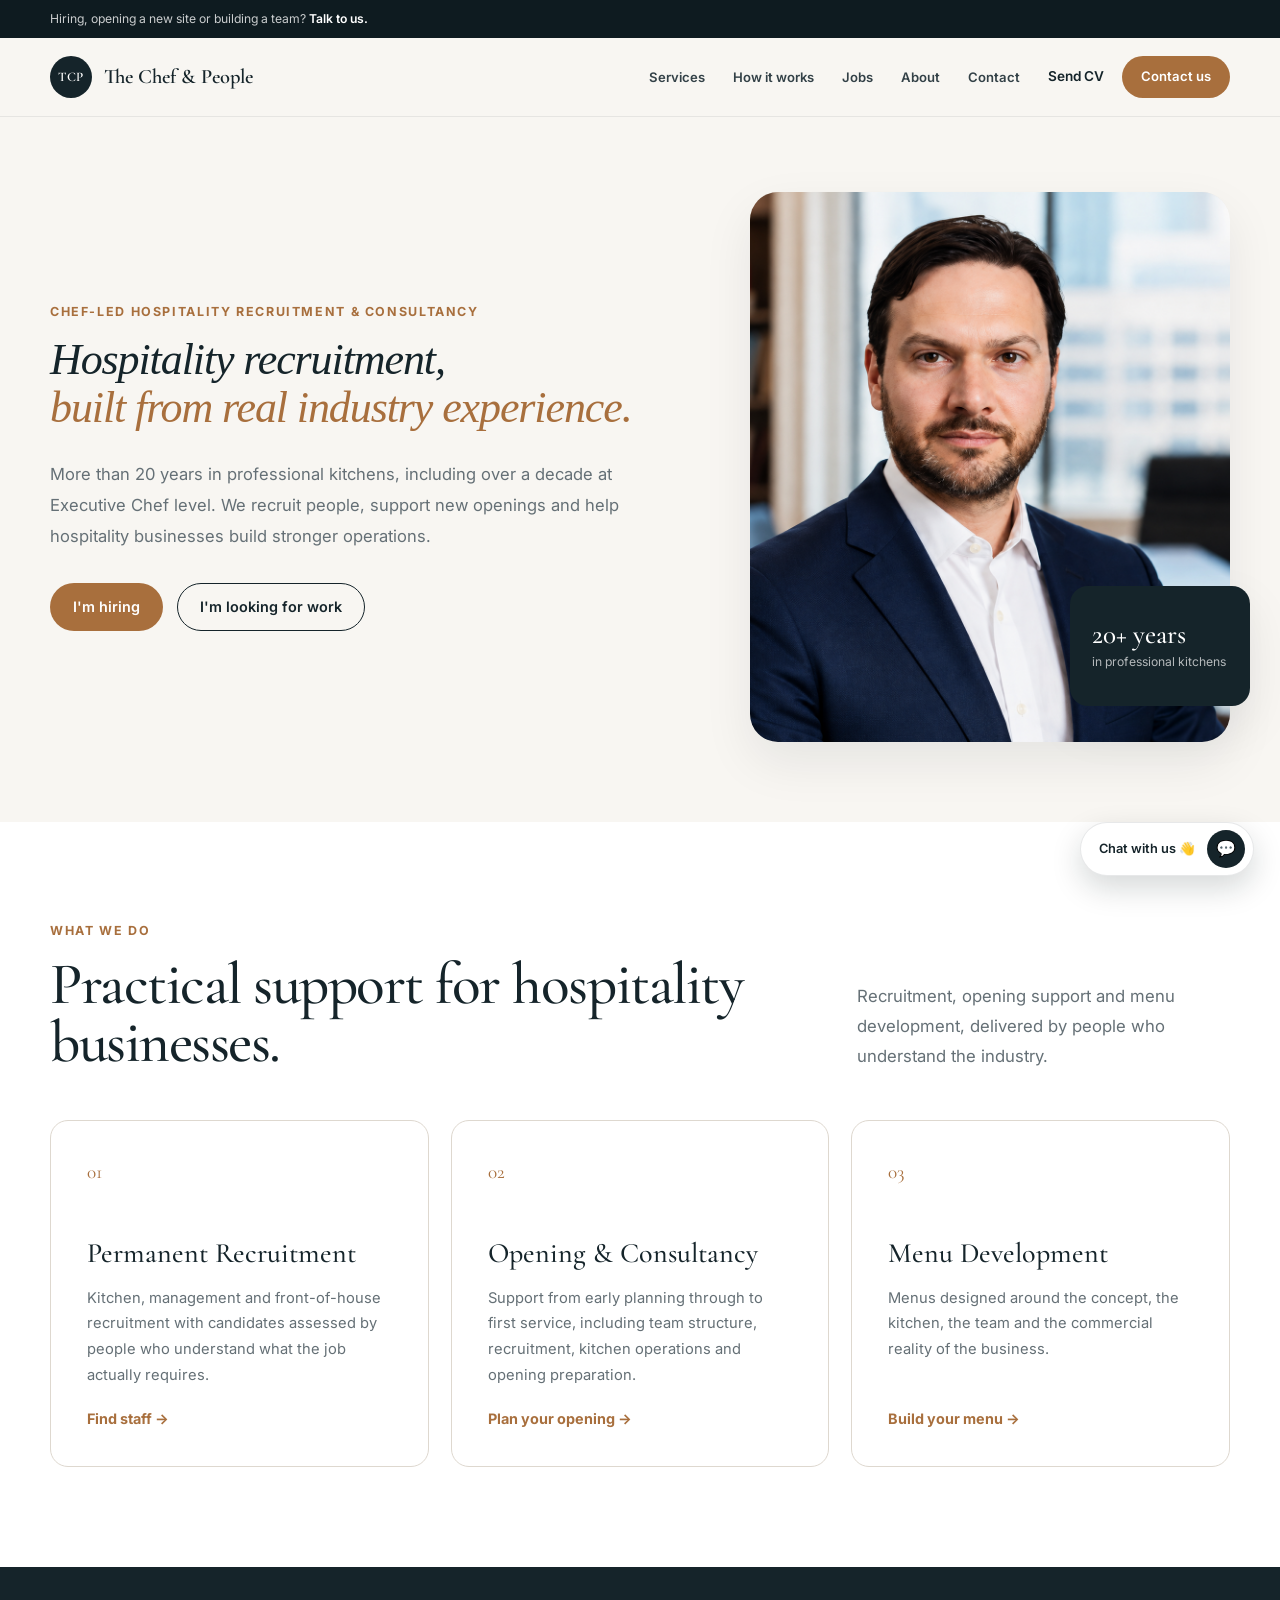
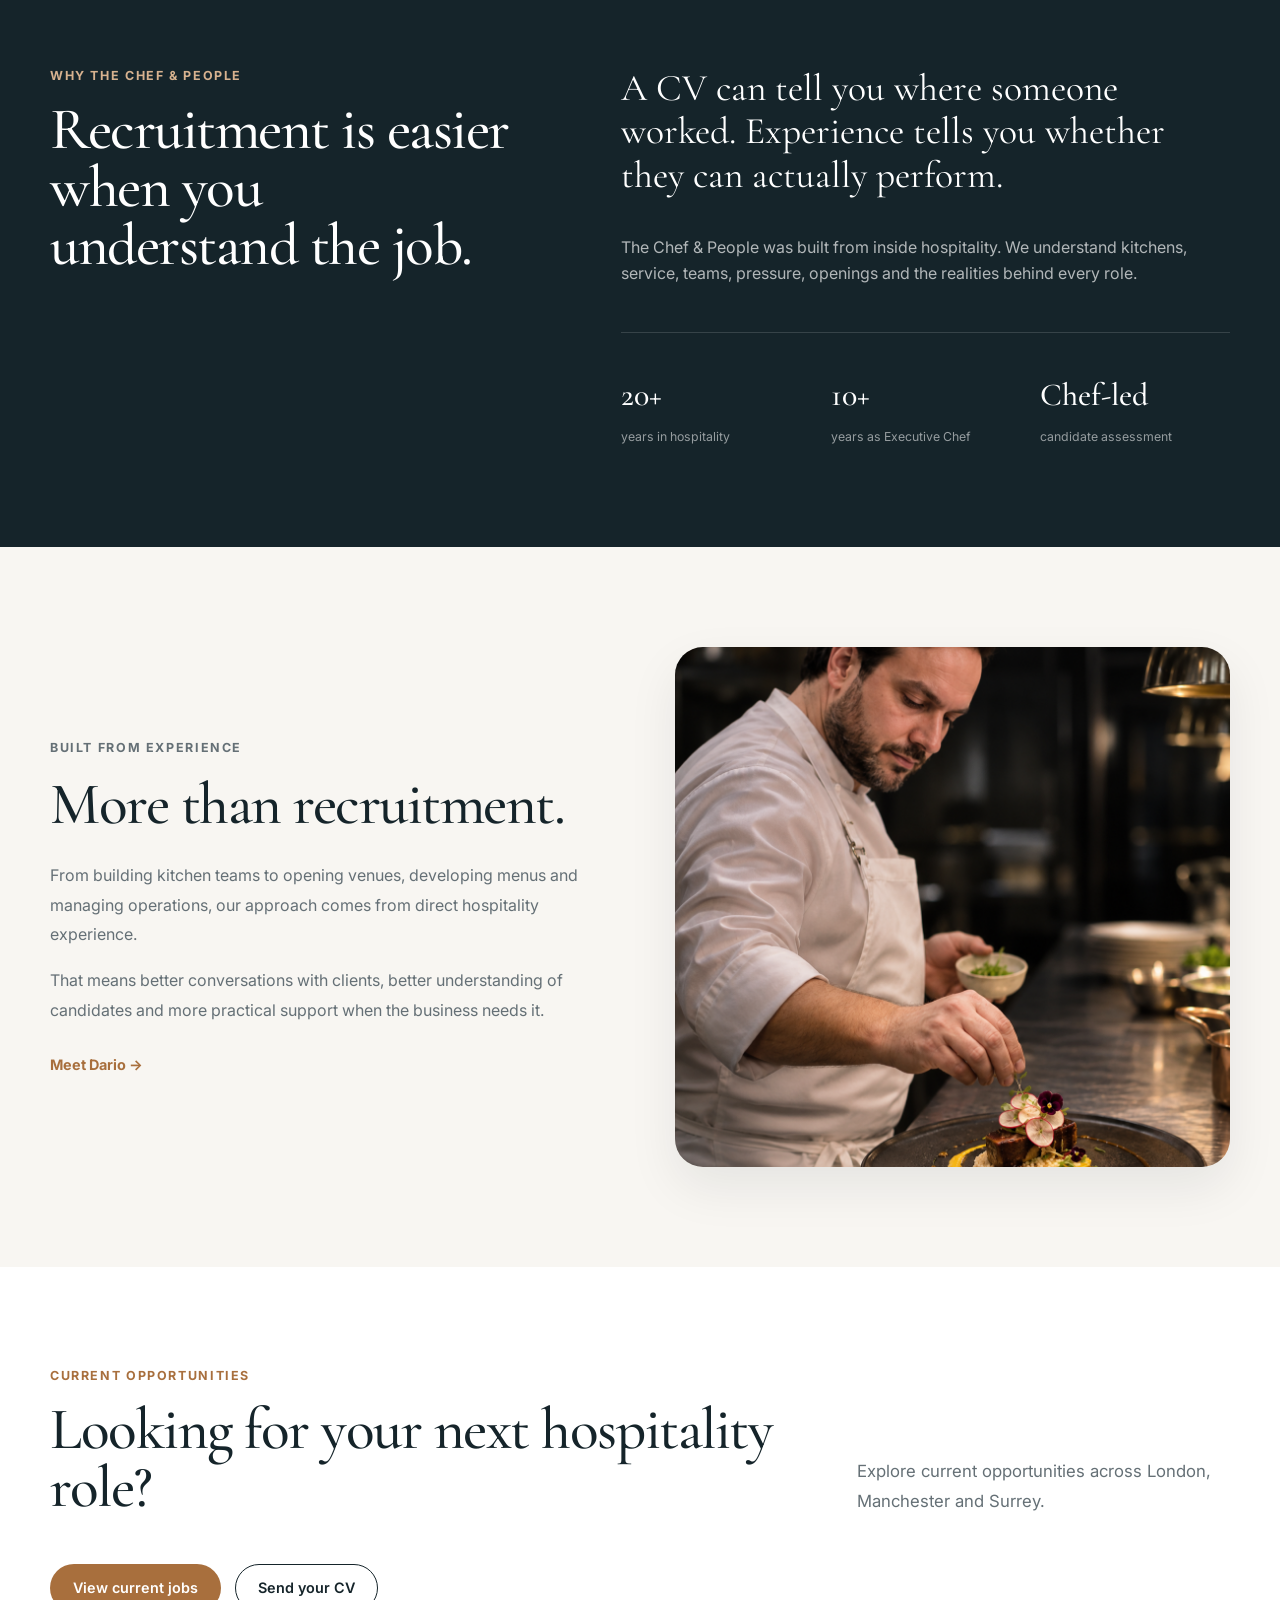
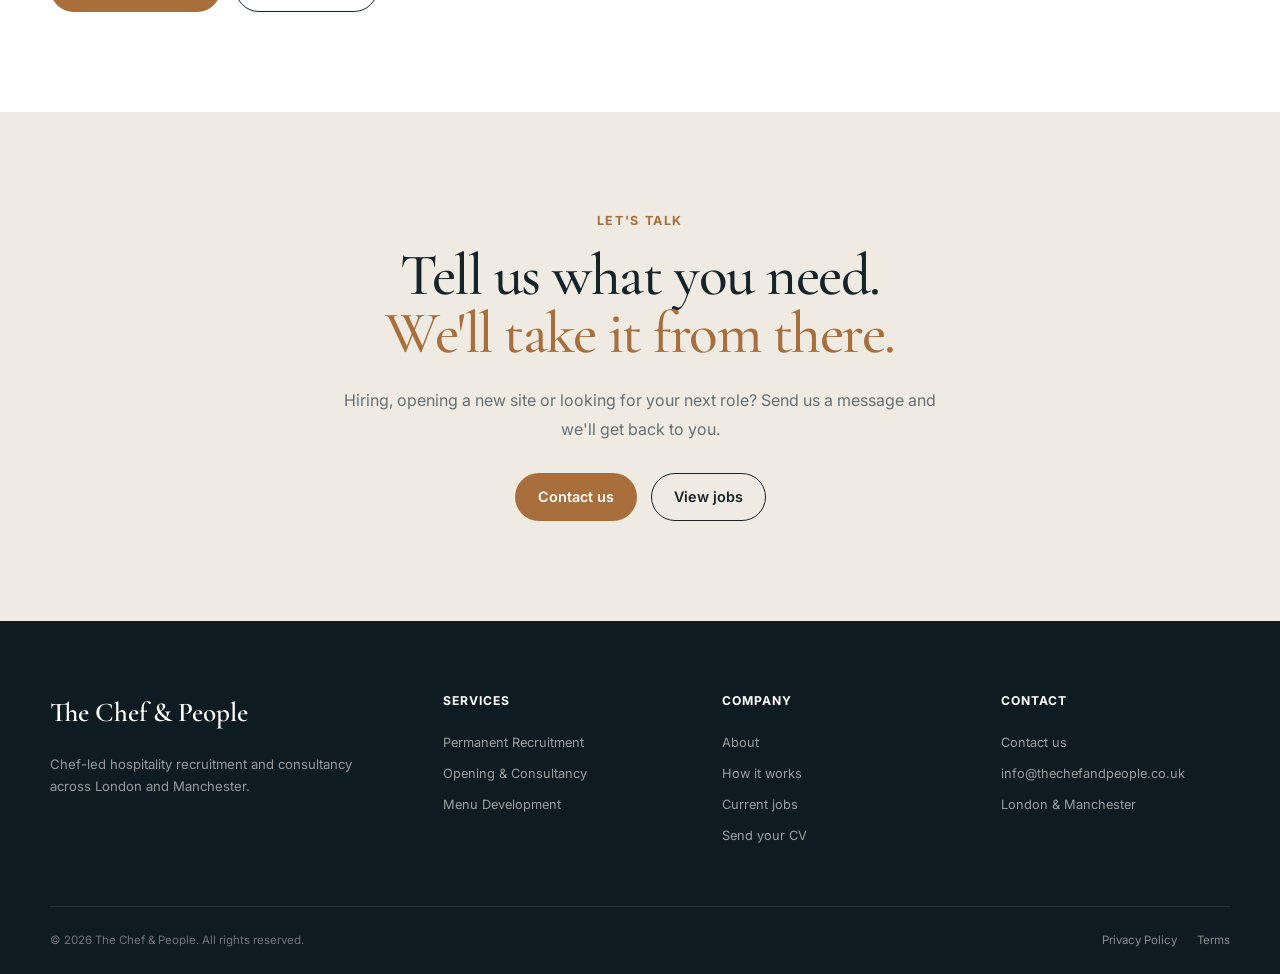
==== commit c071a440: "Add files via upload" ====
--- a/index.html
+++ b/index.html
@@ -2,7 +2,6 @@
 <html lang="en">
 <head>
   <meta charset="UTF-8">
-
   <meta name="viewport" content="width=device-width, initial-scale=1.0">
 
   <title>The Chef & People | Hospitality Recruitment & Consultancy</title>
@@ -13,7 +12,6 @@
   >
 
   <link rel="preconnect" href="https://fonts.googleapis.com">
-
   <link rel="preconnect" href="https://fonts.gstatic.com" crossorigin>
 
   <link
@@ -26,9 +24,7 @@
 
 <body>
 
-  <!-- TOP BAR -->
   <div class="top-bar">
-
     <div class="container top-bar-inner">
 
       <p>
@@ -36,19 +32,10 @@
         <a href="contact.html#contact-form">Talk to us.</a>
       </p>
 
-      <a
-        href="contact.html#contact-form"
-        class="top-bar-link"
-      >
-        Chat with us
-      </a>
-
     </div>
-
   </div>
 
 
-  <!-- HEADER -->
   <header class="site-header">
 
     <div class="container header-inner">
@@ -58,15 +45,11 @@
         class="logo"
         aria-label="The Chef & People home"
       >
-
-        <span class="logo-mark">
-          TCP
-        </span>
+        <span class="logo-mark">TCP</span>
 
         <span class="logo-text">
           The Chef & People
         </span>
-
       </a>
 
 
@@ -108,7 +91,7 @@
           href="contact.html#contact-form"
           class="btn btn-primary btn-small"
         >
-          Chat with us
+          Contact us
         </a>
 
       </div>
@@ -127,7 +110,6 @@
     </div>
 
 
-    <!-- MOBILE NAV -->
     <nav
       class="mobile-nav"
       aria-label="Mobile navigation"
@@ -164,7 +146,6 @@
 
   <main>
 
-    <!-- HERO -->
     <section class="hero">
 
       <div class="container hero-grid">
@@ -241,7 +222,6 @@
     </section>
 
 
-    <!-- SERVICES -->
     <section class="section services-section">
 
       <div class="container">
@@ -355,7 +335,6 @@
     </section>
 
 
-    <!-- WHY US -->
     <section class="section why-us">
 
       <div class="container why-us-grid">
@@ -437,7 +416,6 @@
     </section>
 
 
-    <!-- EXPERIENCE -->
     <section class="section proof-section">
 
       <div class="container proof-grid">
@@ -488,7 +466,6 @@
     </section>
 
 
-    <!-- JOBS -->
     <section class="section services-section">
 
       <div class="container">
@@ -539,7 +516,6 @@
     </section>
 
 
-    <!-- FINAL CTA -->
     <section class="final-cta">
 
       <div class="container final-cta-inner">
@@ -567,7 +543,7 @@
             href="contact.html#contact-form"
             class="btn btn-primary"
           >
-            Chat with us
+            Contact us
           </a>
 
           <a
@@ -586,7 +562,6 @@
   </main>
 
 
-  <!-- FLOATING CHAT -->
   <a
     href="contact.html#contact-form"
     class="floating-chat"
@@ -604,7 +579,6 @@
   </a>
 
 
-  <!-- FOOTER -->
   <footer class="site-footer">
 
     <div class="container footer-grid">
@@ -679,7 +653,7 @@
         </h4>
 
         <a href="contact.html#contact-form">
-          Chat with us
+          Contact us
         </a>
 
         <a href="mailto:info@thechefandpeople.co.uk">
--- a/style.css
+++ b/style.css
@@ -1,13 +1,3 @@
-/* =========================================================
-   THE CHEF & PEOPLE
-   COMPLETE STYLE.CSS
-   ========================================================= */
-
-
-/* =========================================================
-   RESET / BASE
-   ========================================================= */
-
 *,
 *::before,
 *::after {
@@ -66,11 +56,6 @@
   color: #ffffff;
 }
 
-
-/* =========================================================
-   VARIABLES
-   ========================================================= */
-
 :root {
   --background: #f8f6f2;
   --surface: #ffffff;
@@ -98,11 +83,6 @@
   --container: 1180px;
 }
 
-
-/* =========================================================
-   GLOBAL
-   ========================================================= */
-
 .container {
   width: min(calc(100% - 48px), var(--container));
   margin-inline: auto;
@@ -114,14 +94,11 @@
 
 .eyebrow {
   margin-bottom: 16px;
-
   color: var(--copper);
-
   font-size: 0.78rem;
   font-weight: 700;
   letter-spacing: 0.13em;
   line-height: 1.4;
-
   text-transform: uppercase;
 }
 
@@ -139,9 +116,7 @@
 
 h2 {
   margin: 0;
-
   color: var(--dark);
-
   font-size: clamp(2.3rem, 5vw, 3.7rem);
   font-weight: 500;
   letter-spacing: -0.025em;
@@ -150,9 +125,7 @@
 
 h3 {
   margin: 0 0 14px;
-
   color: var(--dark);
-
   font-size: 1.25rem;
   font-weight: 600;
   line-height: 1.3;
@@ -160,19 +133,18 @@
 
 .section-heading {
   display: grid;
-  grid-template-columns: minmax(0, 1.2fr) minmax(280px, 0.6fr);
+  grid-template-columns:
+    minmax(0, 1.2fr)
+    minmax(280px, 0.6fr);
   gap: 60px;
   align-items: end;
-
   margin-bottom: 48px;
 }
 
 .section-intro {
   max-width: 500px;
   margin: 0;
-
   color: var(--muted);
-
   font-size: 1.05rem;
   line-height: 1.8;
 }
@@ -185,23 +157,16 @@
     Georgia,
     serif;
 
-  font-size: clamp(1.8rem, 4vw, 2.7rem);
-  line-height: 1.12;
-}
-
-
-/* =========================================================
-   BUTTONS / LINKS
-   ========================================================= */
+  font-size: clamp(1.75rem, 3.4vw, 2.35rem);
+  line-height: 1.16;
+}
 
 .btn {
   display: inline-flex;
   min-height: 48px;
   align-items: center;
   justify-content: center;
-
   padding: 12px 22px;
-
   border: 1px solid transparent;
   border-radius: 999px;
 
@@ -243,18 +208,14 @@
 .btn-small {
   min-height: 42px;
   padding: 10px 18px;
-
   font-size: 0.82rem;
 }
 
 .arrow-link {
   display: inline-flex;
   align-items: center;
-
   margin-top: 10px;
-
   color: var(--copper);
-
   font-size: 0.9rem;
   font-weight: 700;
 
@@ -270,7 +231,6 @@
 
 .text-link {
   color: var(--dark);
-
   font-size: 0.85rem;
   font-weight: 600;
 }
@@ -278,11 +238,6 @@
 .text-link:hover {
   color: var(--copper);
 }
-
-
-/* =========================================================
-   TOP BAR
-   ========================================================= */
 
 .top-bar {
   background: var(--dark-deep);
@@ -293,7 +248,7 @@
   display: flex;
   min-height: 38px;
   align-items: center;
-  justify-content: space-between;
+  justify-content: flex-start;
   gap: 24px;
 
   font-size: 0.76rem;
@@ -312,22 +267,15 @@
   color: #d7b28f;
 }
 
-.top-bar-link {
-  white-space: nowrap;
-}
-
-
-/* =========================================================
-   HEADER
-   ========================================================= */
-
 .site-header {
   position: relative;
   z-index: 100;
 
-  border-bottom: 1px solid rgba(21, 36, 42, 0.08);
-
-  background: rgba(248, 246, 242, 0.97);
+  border-bottom:
+    1px solid rgba(21, 36, 42, 0.08);
+
+  background:
+    rgba(248, 246, 242, 0.97);
 }
 
 .header-inner {
@@ -342,7 +290,6 @@
   display: inline-flex;
   align-items: center;
   gap: 12px;
-
   flex-shrink: 0;
 }
 
@@ -353,7 +300,6 @@
   place-items: center;
 
   border-radius: 50%;
-
   background: var(--dark);
   color: #ffffff;
 
@@ -384,15 +330,12 @@
   align-items: center;
   justify-content: center;
   gap: 28px;
-
   margin-left: auto;
 }
 
 .desktop-nav a {
   position: relative;
-
   color: #334147;
-
   font-size: 0.82rem;
   font-weight: 600;
 }
@@ -406,7 +349,6 @@
   height: 1px;
 
   background: var(--copper);
-
   content: "";
 
   transform: scaleX(0);
@@ -431,15 +373,16 @@
 
 .menu-toggle {
   display: none;
+
   width: 42px;
   height: 42px;
+
   align-items: center;
   justify-content: center;
   flex-direction: column;
   gap: 5px;
 
   padding: 0;
-
   border: 0;
   background: transparent;
 }
@@ -448,7 +391,6 @@
   display: block;
   width: 22px;
   height: 2px;
-
   background: var(--dark);
 }
 
@@ -456,22 +398,18 @@
   display: none;
 }
 
-
-/* =========================================================
-   HERO
-   ========================================================= */
-
 .hero {
-  padding: 90px 0 105px;
-
+  padding: 75px 0 80px;
   overflow: hidden;
 }
 
 .hero-grid {
   display: grid;
+
   grid-template-columns:
     minmax(0, 1.05fr)
     minmax(380px, 0.8fr);
+
   gap: 70px;
   align-items: center;
 }
@@ -503,7 +441,6 @@
 
 .hero h1 span {
   display: block;
-
   color: var(--copper);
 }
 
@@ -526,16 +463,13 @@
 
 .hero-visual {
   position: relative;
-
   width: 100%;
   max-width: 510px;
-
   margin-left: auto;
 }
 
 .hero-image {
   overflow: hidden;
-
   min-height: 550px;
 
   border-radius: var(--radius-large);
@@ -559,8 +493,10 @@
   bottom: 36px;
 
   display: flex;
+
   width: 180px;
   min-height: 120px;
+
   flex-direction: column;
   justify-content: center;
 
@@ -596,18 +532,16 @@
   line-height: 1.5;
 }
 
-
-/* =========================================================
-   SERVICES
-   ========================================================= */
-
 .services-section {
   background: var(--surface);
 }
 
 .services-grid {
   display: grid;
-  grid-template-columns: repeat(3, minmax(0, 1fr));
+
+  grid-template-columns:
+    repeat(3, minmax(0, 1fr));
+
   gap: 22px;
 }
 
@@ -633,15 +567,12 @@
 
 .service-card:hover {
   border-color: #cfc3b6;
-
   box-shadow: var(--shadow);
-
   transform: translateY(-5px);
 }
 
 .service-number {
   display: block;
-
   margin-bottom: 48px;
 
   color: var(--copper);
@@ -679,11 +610,6 @@
   margin-top: auto;
 }
 
-
-/* =========================================================
-   WHY US
-   ========================================================= */
-
 .why-us {
   background: var(--dark);
   color: #ffffff;
@@ -691,7 +617,11 @@
 
 .why-us-grid {
   display: grid;
-  grid-template-columns: minmax(0, 0.85fr) minmax(0, 1.1fr);
+
+  grid-template-columns:
+    minmax(0, 0.85fr)
+    minmax(0, 1.1fr);
+
   gap: 100px;
   align-items: start;
 }
@@ -702,19 +632,22 @@
 
 .why-us-content > p:not(.large-copy) {
   max-width: 660px;
-
   color: rgba(255, 255, 255, 0.67);
 }
 
 .stats {
   display: grid;
-  grid-template-columns: repeat(3, 1fr);
+
+  grid-template-columns:
+    repeat(3, 1fr);
+
   gap: 20px;
 
   margin-top: 46px;
   padding-top: 36px;
 
-  border-top: 1px solid var(--border-dark);
+  border-top:
+    1px solid var(--border-dark);
 }
 
 .stat {
@@ -736,24 +669,23 @@
 }
 
 .stat span {
-  color: rgba(255, 255, 255, 0.55);
+  color:
+    rgba(255, 255, 255, 0.55);
 
   font-size: 0.77rem;
   line-height: 1.5;
 }
 
-
-/* =========================================================
-   PROOF / EXPERIENCE
-   ========================================================= */
-
 .proof-section {
   background: var(--background);
 }
 
 .proof-grid {
   display: grid;
-  grid-template-columns: repeat(2, minmax(0, 1fr));
+
+  grid-template-columns:
+    repeat(2, minmax(0, 1fr));
+
   gap: 70px;
   align-items: center;
 }
@@ -781,31 +713,29 @@
 
   min-height: 520px;
 
-  border-radius: var(--radius-large);
-
-  background: var(--surface-soft);
-
-  box-shadow: var(--shadow);
+  border-radius:
+    var(--radius-large);
+
+  background:
+    var(--surface-soft);
+
+  box-shadow:
+    var(--shadow);
 }
 
 .proof-image img {
   width: 100%;
   height: 520px;
-
   object-fit: cover;
 }
-
-
-/* =========================================================
-   SERVICE DETAIL CARDS
-   ========================================================= */
 
 .service-detail-card {
   padding: 38px;
 
   border-radius: var(--radius);
 
-  background: var(--surface-soft);
+  background:
+    var(--surface-soft);
 }
 
 .service-detail-card h3 {
@@ -856,14 +786,12 @@
   content: "";
 }
 
-
-/* =========================================================
-   HOW IT WORKS
-   ========================================================= */
-
 .process-grid {
   display: grid;
-  grid-template-columns: repeat(3, minmax(0, 1fr));
+
+  grid-template-columns:
+    repeat(3, minmax(0, 1fr));
+
   gap: 22px;
 }
 
@@ -872,10 +800,14 @@
 
   padding: 34px;
 
-  border: 1px solid var(--border);
-  border-radius: var(--radius);
-
-  background: #ffffff;
+  border:
+    1px solid var(--border);
+
+  border-radius:
+    var(--radius);
+
+  background:
+    #ffffff;
 
   transition:
     transform 0.2s ease,
@@ -884,7 +816,9 @@
 
 .process-card:hover {
   box-shadow: var(--shadow);
-  transform: translateY(-4px);
+
+  transform:
+    translateY(-4px);
 }
 
 .process-number {
@@ -919,11 +853,6 @@
   line-height: 1.75;
 }
 
-
-/* =========================================================
-   JOBS HERO
-   ========================================================= */
-
 .jobs-hero {
   padding: 95px 0 85px;
 
@@ -937,7 +866,9 @@
 
 .jobs-hero h1 {
   max-width: 760px;
-  margin: 0 0 28px;
+
+  margin:
+    0 0 28px;
 
   color: #ffffff;
 
@@ -948,7 +879,9 @@
     Georgia,
     serif;
 
-  font-size: clamp(2.5rem, 6vw, 4rem);
+  font-size:
+    clamp(2.5rem, 6vw, 4rem);
+
   font-style: italic;
   font-weight: 400;
   line-height: 1.04;
@@ -960,29 +893,30 @@
 
 .jobs-intro {
   max-width: 620px;
+
   margin-bottom: 30px;
 
-  color: rgba(255, 255, 255, 0.68);
+  color:
+    rgba(255, 255, 255, 0.68);
 
   font-size: 1rem;
   line-height: 1.8;
 }
 
 .jobs-hero .btn-outline {
-  border-color: rgba(255, 255, 255, 0.5);
+  border-color:
+    rgba(255, 255, 255, 0.5);
+
   color: #ffffff;
 }
 
 .jobs-hero .btn-outline:hover {
   border-color: #ffffff;
+
   background: #ffffff;
+
   color: var(--dark);
 }
-
-
-/* =========================================================
-   JOB FILTER
-   ========================================================= */
 
 .jobs-filter-section {
   position: relative;
@@ -993,17 +927,24 @@
 
 .jobs-filter-panel {
   display: grid;
-  grid-template-columns: 1.5fr 1fr 1fr;
+
+  grid-template-columns:
+    1.5fr 1fr 1fr;
+
   gap: 18px;
 
   padding: 26px;
 
-  border: 1px solid var(--border);
-  border-radius: var(--radius);
+  border:
+    1px solid var(--border);
+
+  border-radius:
+    var(--radius);
 
   background: #ffffff;
 
-  box-shadow: var(--shadow);
+  box-shadow:
+    var(--shadow);
 }
 
 .jobs-search,
@@ -1026,12 +967,16 @@
   width: 100%;
   height: 50px;
 
-  padding: 0 15px;
-
-  border: 1px solid var(--border);
+  padding:
+    0 15px;
+
+  border:
+    1px solid var(--border);
+
   border-radius: 10px;
 
   outline: none;
+
   background: #ffffff;
   color: var(--dark);
 
@@ -1044,33 +989,40 @@
 
 .jobs-search input:focus,
 .jobs-filter select:focus {
-  border-color: var(--copper);
-
-  box-shadow: 0 0 0 3px rgba(168, 111, 61, 0.1);
-}
-
-
-/* =========================================================
-   JOB CARDS
-   ========================================================= */
+  border-color:
+    var(--copper);
+
+  box-shadow:
+    0 0 0 3px
+    rgba(168, 111, 61, 0.1);
+}
 
 .jobs-grid {
   display: grid;
-  grid-template-columns: repeat(2, minmax(0, 1fr));
+
+  grid-template-columns:
+    repeat(2, minmax(0, 1fr));
+
   gap: 24px;
 }
 
 .job-card {
   display: flex;
+
   min-height: 350px;
+
   flex-direction: column;
 
   padding: 34px;
 
-  border: 1px solid var(--border);
-  border-radius: var(--radius);
-
-  background: #ffffff;
+  border:
+    1px solid var(--border);
+
+  border-radius:
+    var(--radius);
+
+  background:
+    #ffffff;
 
   transition:
     transform 0.2s ease,
@@ -1081,15 +1033,20 @@
 .job-card:hover {
   border-color: #cec2b5;
 
-  box-shadow: var(--shadow);
-
-  transform: translateY(-4px);
+  box-shadow:
+    var(--shadow);
+
+  transform:
+    translateY(-4px);
 }
 
 .job-top {
   display: flex;
+
   align-items: center;
-  justify-content: space-between;
+  justify-content:
+    space-between;
+
   gap: 12px;
 
   margin-bottom: 22px;
@@ -1101,22 +1058,35 @@
 
   font-size: 0.72rem;
   font-weight: 700;
-  letter-spacing: 0.07em;
-
-  text-transform: uppercase;
+
+  letter-spacing:
+    0.07em;
+
+  text-transform:
+    uppercase;
 }
 
 .job-new {
-  padding: 5px 9px;
-
-  border-radius: 999px;
-
-  background: var(--dark);
-  color: #ffffff;
-
-  font-size: 0.62rem;
-  font-weight: 700;
-  letter-spacing: 0.08em;
+  padding:
+    5px 9px;
+
+  border-radius:
+    999px;
+
+  background:
+    var(--dark);
+
+  color:
+    #ffffff;
+
+  font-size:
+    0.62rem;
+
+  font-weight:
+    700;
+
+  letter-spacing:
+    0.08em;
 }
 
 .job-card h3 {
@@ -1134,7 +1104,9 @@
 .job-meta {
   display: flex;
   flex-wrap: wrap;
-  gap: 10px 20px;
+
+  gap:
+    10px 20px;
 
   margin-bottom: 20px;
 }
@@ -1156,13 +1128,15 @@
 }
 
 .job-apply {
-  align-self: flex-start;
+  align-self:
+    flex-start;
 
   margin-top: auto;
 }
 
 .jobs-no-results {
-  padding: 60px 20px;
+  padding:
+    60px 20px;
 
   text-align: center;
 }
@@ -1173,167 +1147,249 @@
     Georgia,
     serif;
 
-  font-size: 2rem;
-  font-weight: 500;
+  font-size:
+    2rem;
+
+  font-weight:
+    500;
 }
 
 .jobs-no-results p {
-  color: var(--muted);
+  color:
+    var(--muted);
 }
 
 .candidate-btn {
-  margin-top: 20px;
-}
-
-
-/* =========================================================
-   CONTACT
-   ========================================================= */
+  margin-top:
+    20px;
+}
 
 .contact-quick-card {
   padding: 40px;
 
-  border-radius: var(--radius-large);
-
-  background: var(--dark);
-  color: #ffffff;
-
-  box-shadow: var(--shadow);
+  border-radius:
+    var(--radius-large);
+
+  background:
+    var(--dark);
+
+  color:
+    #ffffff;
+
+  box-shadow:
+    var(--shadow);
 }
 
 .contact-quick-card h3 {
-  margin-bottom: 24px;
-
-  color: #ffffff;
+  margin-bottom:
+    24px;
+
+  color:
+    #ffffff;
 
   font-family:
     "Cormorant Garamond",
     Georgia,
     serif;
 
-  font-size: 2rem;
-  font-weight: 500;
+  font-size:
+    2rem;
+
+  font-weight:
+    500;
 }
 
 .contact-detail {
-  display: block;
-
-  margin-bottom: 12px;
-
-  color: rgba(255, 255, 255, 0.72);
-
-  font-size: 0.9rem;
+  display:
+    block;
+
+  margin-bottom:
+    12px;
+
+  color:
+    rgba(255, 255, 255, 0.72);
+
+  font-size:
+    0.9rem;
 }
 
 a.contact-detail:hover {
-  color: #ffffff;
+  color:
+    #ffffff;
 }
 
 .contact-quick-card .btn {
-  margin-top: 22px;
+  margin-top:
+    22px;
 }
 
 .contact-grid {
-  display: grid;
-  grid-template-columns: minmax(0, 0.75fr) minmax(0, 1.2fr);
-  gap: 80px;
-  align-items: start;
+  display:
+    grid;
+
+  grid-template-columns:
+    minmax(0, 0.75fr)
+    minmax(0, 1.2fr);
+
+  gap:
+    80px;
+
+  align-items:
+    start;
 }
 
 .contact-intro {
-  max-width: 450px;
+  max-width:
+    450px;
 }
 
 .contact-intro h2 {
-  margin-bottom: 22px;
+  margin-bottom:
+    22px;
 }
 
 .contact-intro > p {
-  color: var(--muted);
-  line-height: 1.8;
+  color:
+    var(--muted);
+
+  line-height:
+    1.8;
 }
 
 .contact-info-block {
-  display: grid;
-  gap: 24px;
-
-  margin-top: 36px;
-  padding-top: 30px;
-
-  border-top: 1px solid var(--border);
+  display:
+    grid;
+
+  gap:
+    24px;
+
+  margin-top:
+    36px;
+
+  padding-top:
+    30px;
+
+  border-top:
+    1px solid var(--border);
 }
 
 .contact-info-block p {
-  margin: 4px 0 0;
-
-  color: var(--dark);
+  margin:
+    4px 0 0;
+
+  color:
+    var(--dark);
 }
 
 .contact-info-block a:hover {
-  color: var(--copper);
+  color:
+    var(--copper);
 }
 
 .contact-label {
-  color: var(--muted);
-
-  font-size: 0.72rem;
-  font-weight: 700;
-  letter-spacing: 0.08em;
-
-  text-transform: uppercase;
+  color:
+    var(--muted);
+
+  font-size:
+    0.72rem;
+
+  font-weight:
+    700;
+
+  letter-spacing:
+    0.08em;
+
+  text-transform:
+    uppercase;
 }
 
 .contact-form {
-  display: grid;
-  gap: 22px;
-
-  padding: 38px;
-
-  border: 1px solid var(--border);
-  border-radius: var(--radius);
-
-  background: #ffffff;
-
-  box-shadow: var(--shadow);
+  display:
+    grid;
+
+  gap:
+    22px;
+
+  padding:
+    38px;
+
+  border:
+    1px solid var(--border);
+
+  border-radius:
+    var(--radius);
+
+  background:
+    #ffffff;
+
+  box-shadow:
+    var(--shadow);
 }
 
 .form-row {
-  display: grid;
-  grid-template-columns: repeat(2, minmax(0, 1fr));
-  gap: 18px;
+  display:
+    grid;
+
+  grid-template-columns:
+    repeat(2, minmax(0, 1fr));
+
+  gap:
+    18px;
 }
 
 .form-group {
-  display: flex;
-  flex-direction: column;
-  gap: 8px;
+  display:
+    flex;
+
+  flex-direction:
+    column;
+
+  gap:
+    8px;
 }
 
 .form-group label {
-  color: var(--dark);
-
-  font-size: 0.8rem;
-  font-weight: 700;
+  color:
+    var(--dark);
+
+  font-size:
+    0.8rem;
+
+  font-weight:
+    700;
 }
 
 .optional {
-  color: var(--muted);
-
-  font-size: 0.7rem;
-  font-weight: 400;
+  color:
+    var(--muted);
+
+  font-size:
+    0.7rem;
+
+  font-weight:
+    400;
 }
 
 .form-group input,
 .form-group select,
 .form-group textarea {
-  width: 100%;
-
-  border: 1px solid var(--border);
-  border-radius: 10px;
-
-  outline: none;
-  background: #ffffff;
-  color: var(--dark);
+  width:
+    100%;
+
+  border:
+    1px solid var(--border);
+
+  border-radius:
+    10px;
+
+  outline:
+    none;
+
+  background:
+    #ffffff;
+
+  color:
+    var(--dark);
 
   transition:
     border-color 0.2s ease,
@@ -1342,257 +1398,360 @@
 
 .form-group input,
 .form-group select {
-  height: 50px;
-
-  padding: 0 14px;
+  height:
+    50px;
+
+  padding:
+    0 14px;
 }
 
 .form-group textarea {
-  min-height: 160px;
-
-  padding: 14px;
-
-  resize: vertical;
+  min-height:
+    160px;
+
+  padding:
+    14px;
+
+  resize:
+    vertical;
 }
 
 .form-group input:focus,
 .form-group select:focus,
 .form-group textarea:focus {
-  border-color: var(--copper);
-
-  box-shadow: 0 0 0 3px rgba(168, 111, 61, 0.1);
+  border-color:
+    var(--copper);
+
+  box-shadow:
+    0 0 0 3px
+    rgba(168, 111, 61, 0.1);
 }
 
 .form-group input[type="file"] {
-  height: auto;
-
-  padding: 13px;
-
-  background: var(--background);
+  height:
+    auto;
+
+  padding:
+    13px;
+
+  background:
+    var(--background);
 }
 
 .form-consent {
-  display: flex;
-  gap: 10px;
-  align-items: flex-start;
+  display:
+    flex;
+
+  gap:
+    10px;
+
+  align-items:
+    flex-start;
 }
 
 .form-consent input {
-  width: 18px;
-  height: 18px;
-
-  flex: 0 0 auto;
-
-  margin-top: 3px;
-
-  accent-color: var(--copper);
+  width:
+    18px;
+
+  height:
+    18px;
+
+  flex:
+    0 0 auto;
+
+  margin-top:
+    3px;
+
+  accent-color:
+    var(--copper);
 }
 
 .form-consent label {
-  color: var(--muted);
-
-  font-size: 0.78rem;
-  line-height: 1.6;
+  color:
+    var(--muted);
+
+  font-size:
+    0.78rem;
+
+  line-height:
+    1.6;
 }
 
 .form-consent a {
-  color: var(--copper);
-
-  text-decoration: underline;
-}
-
-
-/* =========================================================
-   FORM MESSAGES
-   ========================================================= */
+  color:
+    var(--copper);
+
+  text-decoration:
+    underline;
+}
 
 .form-message {
-  margin-bottom: 24px;
-  padding: 18px 20px;
-
-  border-radius: 14px;
-
-  font-size: 0.9rem;
-  line-height: 1.6;
+  margin-bottom:
+    24px;
+
+  padding:
+    18px 20px;
+
+  border-radius:
+    14px;
+
+  font-size:
+    0.9rem;
+
+  line-height:
+    1.6;
 }
 
 .form-message strong {
-  display: block;
-
-  margin-bottom: 4px;
-
-  font-weight: 700;
+  display:
+    block;
+
+  margin-bottom:
+    4px;
+
+  font-weight:
+    700;
 }
 
 .form-message p {
-  margin: 0;
+  margin:
+    0;
 }
 
 .form-success {
-  border: 1px solid #c8ddcd;
-
-  background: #edf5ef;
-  color: #23432c;
+  border:
+    1px solid #c8ddcd;
+
+  background:
+    #edf5ef;
+
+  color:
+    #23432c;
 }
 
 .form-error {
-  border: 1px solid #e7caca;
-
-  background: #f9eeee;
-  color: #6b2d2d;
+  border:
+    1px solid #e7caca;
+
+  background:
+    #f9eeee;
+
+  color:
+    #6b2d2d;
 }
 
 .form-error a {
-  color: inherit;
-
-  text-decoration: underline;
-}
-
-
-/* =========================================================
-   FINAL CTA
-   ========================================================= */
+  color:
+    inherit;
+
+  text-decoration:
+    underline;
+}
 
 .final-cta {
-  padding: 100px 0;
-
-  background: var(--surface-soft);
+  padding:
+    100px 0;
+
+  background:
+    var(--surface-soft);
 }
 
 .final-cta-inner {
-  max-width: 820px;
-
-  text-align: center;
+  max-width:
+    820px;
+
+  text-align:
+    center;
 }
 
 .final-cta h2 {
-  margin-bottom: 24px;
+  margin-bottom:
+    24px;
 }
 
 .final-cta h2 span {
-  display: block;
-
-  color: var(--copper);
+  display:
+    block;
+
+  color:
+    var(--copper);
 }
 
 .final-cta p:not(.eyebrow) {
-  max-width: 620px;
-  margin: 0 auto 30px;
-
-  color: var(--muted);
-
-  line-height: 1.8;
+  max-width:
+    620px;
+
+  margin:
+    0 auto 30px;
+
+  color:
+    var(--muted);
+
+  line-height:
+    1.8;
 }
 
 .final-cta-actions {
-  display: flex;
-  flex-wrap: wrap;
-  gap: 14px;
-  align-items: center;
-  justify-content: center;
-}
-
-
-/* =========================================================
-   LEGAL
-   ========================================================= */
+  display:
+    flex;
+
+  flex-wrap:
+    wrap;
+
+  gap:
+    14px;
+
+  align-items:
+    center;
+
+  justify-content:
+    center;
+}
 
 .legal-hero {
-  padding: 90px 0 55px;
-
-  background: var(--surface-soft);
+  padding:
+    90px 0 55px;
+
+  background:
+    var(--surface-soft);
 }
 
 .legal-container {
-  max-width: 850px;
+  max-width:
+    850px;
 }
 
 .legal-hero h1 {
-  margin: 0 0 20px;
-
-  color: var(--dark);
-
-  font-size: clamp(2.8rem, 7vw, 4.6rem);
-  font-weight: 500;
-  line-height: 1;
+  margin:
+    0 0 20px;
+
+  color:
+    var(--dark);
+
+  font-size:
+    clamp(2.8rem, 7vw, 4.6rem);
+
+  font-weight:
+    500;
+
+  line-height:
+    1;
 }
 
 .legal-intro {
-  max-width: 700px;
-  margin: 0;
-
-  color: var(--muted);
-
-  font-size: 1.02rem;
-  line-height: 1.8;
+  max-width:
+    700px;
+
+  margin:
+    0;
+
+  color:
+    var(--muted);
+
+  font-size:
+    1.02rem;
+
+  line-height:
+    1.8;
 }
 
 .legal-section {
-  padding: 80px 0 110px;
-
-  background: #ffffff;
+  padding:
+    80px 0 110px;
+
+  background:
+    #ffffff;
 }
 
 .legal-content h2 {
-  margin: 52px 0 16px;
+  margin:
+    52px 0 16px;
 
   font-family:
     "Cormorant Garamond",
     Georgia,
     serif;
 
-  font-size: 2rem;
-  font-weight: 500;
-  line-height: 1.15;
+  font-size:
+    2rem;
+
+  font-weight:
+    500;
+
+  line-height:
+    1.15;
 }
 
 .legal-content h2:first-child {
-  margin-top: 0;
+  margin-top:
+    0;
 }
 
 .legal-content p,
 .legal-content li {
-  color: #566268;
-
-  line-height: 1.8;
+  color:
+    #566268;
+
+  line-height:
+    1.8;
 }
 
 .legal-content ul {
-  padding-left: 22px;
+  padding-left:
+    22px;
 }
 
 .legal-content a {
-  color: var(--copper);
-
-  text-decoration: underline;
-}
-
-
-/* =========================================================
-   FLOATING CHAT
-   ========================================================= */
+  color:
+    var(--copper);
+
+  text-decoration:
+    underline;
+}
 
 .floating-chat {
-  position: fixed;
-  right: 26px;
-  bottom: 24px;
-  z-index: 150;
-
-  display: inline-flex;
-  min-height: 52px;
-  align-items: center;
-  gap: 12px;
-
-  padding: 7px 8px 7px 18px;
-
-  border: 1px solid rgba(21, 36, 42, 0.1);
-  border-radius: 999px;
-
-  background: #ffffff;
-  color: var(--dark);
+  position:
+    fixed;
+
+  right:
+    26px;
+
+  bottom:
+    24px;
+
+  z-index:
+    150;
+
+  display:
+    inline-flex;
+
+  min-height:
+    52px;
+
+  align-items:
+    center;
+
+  gap:
+    12px;
+
+  padding:
+    7px 8px 7px 18px;
+
+  border:
+    1px solid rgba(21, 36, 42, 0.1);
+
+  border-radius:
+    999px;
+
+  background:
+    #ffffff;
+
+  color:
+    var(--dark);
 
   box-shadow:
-    0 12px 30px rgba(14, 27, 32, 0.17);
+    0 12px 30px
+    rgba(14, 27, 32, 0.17);
 
   transition:
     transform 0.2s ease,
@@ -1601,641 +1760,762 @@
 
 .floating-chat:hover {
   box-shadow:
-    0 16px 36px rgba(14, 27, 32, 0.22);
-
-  transform: translateY(-2px);
+    0 16px 36px
+    rgba(14, 27, 32, 0.22);
+
+  transform:
+    translateY(-2px);
 }
 
 .floating-chat-text {
-  font-size: 0.8rem;
-  font-weight: 600;
+  font-size:
+    0.8rem;
+
+  font-weight:
+    600;
 }
 
 .floating-chat-icon {
-  display: grid;
-  width: 38px;
-  height: 38px;
-  place-items: center;
-
-  border-radius: 50%;
-
-  background: var(--dark);
-  color: #ffffff;
-
-  font-size: 1rem;
-}
-
-
-/* =========================================================
-   FOOTER
-   ========================================================= */
+  display:
+    grid;
+
+  width:
+    38px;
+
+  height:
+    38px;
+
+  place-items:
+    center;
+
+  border-radius:
+    50%;
+
+  background:
+    var(--dark);
+
+  color:
+    #ffffff;
+
+  font-size:
+    1rem;
+}
 
 .site-footer {
-  padding: 70px 0 0;
-
-  background: var(--dark-deep);
-  color: #ffffff;
+  padding:
+    70px 0 0;
+
+  background:
+    var(--dark-deep);
+
+  color:
+    #ffffff;
 }
 
 .footer-grid {
-  display: grid;
-  grid-template-columns: 1.5fr repeat(3, 1fr);
-  gap: 50px;
-
-  padding-bottom: 60px;
+  display:
+    grid;
+
+  grid-template-columns:
+    1.5fr repeat(3, 1fr);
+
+  gap:
+    50px;
+
+  padding-bottom:
+    60px;
 }
 
 .footer-logo {
-  display: inline-block;
-
-  margin-bottom: 18px;
-
-  color: #ffffff;
+  display:
+    inline-block;
+
+  margin-bottom:
+    18px;
+
+  color:
+    #ffffff;
 
   font-family:
     "Cormorant Garamond",
     Georgia,
     serif;
 
-  font-size: 1.7rem;
-  font-weight: 600;
+  font-size:
+    1.7rem;
+
+  font-weight:
+    600;
 }
 
 .footer-brand p {
-  max-width: 310px;
-
-  color: rgba(255, 255, 255, 0.56);
-
-  font-size: 0.82rem;
-  line-height: 1.7;
+  max-width:
+    310px;
+
+  color:
+    rgba(255, 255, 255, 0.56);
+
+  font-size:
+    0.82rem;
+
+  line-height:
+    1.7;
 }
 
 .footer-column {
-  display: flex;
-  flex-direction: column;
-  gap: 12px;
+  display:
+    flex;
+
+  flex-direction:
+    column;
+
+  gap:
+    12px;
 }
 
 .footer-column h4 {
-  margin: 0 0 10px;
-
-  color: #ffffff;
-
-  font-size: 0.76rem;
-  font-weight: 700;
-  letter-spacing: 0.08em;
-
-  text-transform: uppercase;
+  margin:
+    0 0 10px;
+
+  color:
+    #ffffff;
+
+  font-size:
+    0.76rem;
+
+  font-weight:
+    700;
+
+  letter-spacing:
+    0.08em;
+
+  text-transform:
+    uppercase;
 }
 
 .footer-column a,
 .footer-column span {
-  color: rgba(255, 255, 255, 0.58);
-
-  font-size: 0.8rem;
-  line-height: 1.5;
+  color:
+    rgba(255, 255, 255, 0.58);
+
+  font-size:
+    0.8rem;
+
+  line-height:
+    1.5;
 }
 
 .footer-column a:hover {
-  color: #ffffff;
+  color:
+    #ffffff;
 }
 
 .footer-bottom {
-  display: flex;
-  min-height: 68px;
-  align-items: center;
-  justify-content: space-between;
-  gap: 30px;
-
-  border-top: 1px solid rgba(255, 255, 255, 0.1);
+  display:
+    flex;
+
+  min-height:
+    68px;
+
+  align-items:
+    center;
+
+  justify-content:
+    space-between;
+
+  gap:
+    30px;
+
+  border-top:
+    1px solid
+    rgba(255, 255, 255, 0.1);
 }
 
 .footer-bottom p {
-  margin: 0;
-
-  color: rgba(255, 255, 255, 0.4);
-
-  font-size: 0.72rem;
+  margin:
+    0;
+
+  color:
+    rgba(255, 255, 255, 0.4);
+
+  font-size:
+    0.72rem;
 }
 
 .footer-bottom > div {
-  display: flex;
-  gap: 20px;
+  display:
+    flex;
+
+  gap:
+    20px;
 }
 
 .footer-bottom a {
-  color: rgba(255, 255, 255, 0.5);
-
-  font-size: 0.72rem;
+  color:
+    rgba(255, 255, 255, 0.5);
+
+  font-size:
+    0.72rem;
 }
 
 .footer-bottom a:hover {
-  color: #ffffff;
-}
-
-
-/* =========================================================
-   RESPONSIVE — TABLET
-   ========================================================= */
+  color:
+    #ffffff;
+}
 
 @media (max-width: 1024px) {
 
   .section {
-    padding: 85px 0;
-  }
-
-
-  /* HEADER */
+    padding:
+      85px 0;
+  }
 
   .desktop-nav {
-    gap: 18px;
+    gap:
+      18px;
   }
 
   .desktop-nav a {
-    font-size: 0.76rem;
+    font-size:
+      0.76rem;
   }
 
   .header-actions {
-    gap: 12px;
-  }
-
-
-  /* HERO */
+    gap:
+      12px;
+  }
 
   .hero-grid {
     grid-template-columns:
       minmax(0, 1fr)
       minmax(320px, 0.8fr);
 
-    gap: 45px;
+    gap:
+      45px;
   }
 
   .hero-image,
   .hero-image img {
-    height: 470px;
-    min-height: 470px;
+    height:
+      470px;
+
+    min-height:
+      470px;
   }
 
   .experience-card {
-    right: -10px;
-  }
-
-
-  /* SERVICES */
+    right:
+      -10px;
+  }
 
   .services-grid {
-    gap: 16px;
+    gap:
+      16px;
   }
 
   .service-card {
-    padding: 28px;
-  }
-
-
-  /* PROOF */
+    padding:
+      28px;
+  }
 
   .proof-grid {
-    gap: 45px;
-  }
-
-
-  /* WHY */
+    gap:
+      45px;
+  }
 
   .why-us-grid {
-    gap: 60px;
-  }
-
-
-  /* JOBS */
+    gap:
+      60px;
+  }
 
   .jobs-filter-panel {
-    grid-template-columns: 1fr 1fr;
+    grid-template-columns:
+      1fr 1fr;
   }
 
   .jobs-search {
-    grid-column: 1 / -1;
-  }
-
-
-  /* FOOTER */
+    grid-column:
+      1 / -1;
+  }
 
   .footer-grid {
-    grid-template-columns: 1.4fr 1fr 1fr;
+    grid-template-columns:
+      1.4fr 1fr 1fr;
   }
 
   .footer-column:last-child {
-    grid-column: 2 / 4;
-  }
-
-}
-
-
-/* =========================================================
-   RESPONSIVE — MOBILE
-   ========================================================= */
+    grid-column:
+      2 / 4;
+  }
+
+}
 
 @media (max-width: 760px) {
 
   .container {
-    width: min(calc(100% - 30px), var(--container));
+    width:
+      min(
+        calc(100% - 30px),
+        var(--container)
+      );
   }
 
   .section {
-    padding: 70px 0;
-  }
-
-
-  /* TOP BAR */
+    padding:
+      70px 0;
+  }
 
   .top-bar-inner {
-    min-height: 34px;
+    min-height:
+      34px;
   }
 
   .top-bar p {
-    overflow: hidden;
-
-    white-space: nowrap;
-    text-overflow: ellipsis;
-  }
-
-  .top-bar-link {
-    display: none;
-  }
-
-
-  /* HEADER */
+    overflow:
+      hidden;
+
+    white-space:
+      nowrap;
+
+    text-overflow:
+      ellipsis;
+  }
 
   .header-inner {
-    min-height: 70px;
+    min-height:
+      70px;
   }
 
   .logo-text {
-    font-size: 1.12rem;
+    font-size:
+      1.12rem;
   }
 
   .desktop-nav,
   .header-actions {
-    display: none;
+    display:
+      none;
   }
 
   .menu-toggle {
-    display: flex;
+    display:
+      flex;
   }
 
   .mobile-nav {
-    display: none;
-
-    padding: 10px 15px 20px;
-
-    border-top: 1px solid rgba(21, 36, 42, 0.07);
-
-    background: var(--background);
+    display:
+      none;
+
+    padding:
+      10px 15px 20px;
+
+    border-top:
+      1px solid
+      rgba(21, 36, 42, 0.07);
+
+    background:
+      var(--background);
   }
 
   .mobile-nav.active {
-    display: flex;
-    flex-direction: column;
+    display:
+      flex;
+
+    flex-direction:
+      column;
   }
 
   .mobile-nav a {
-    padding: 14px 8px;
-
-    border-bottom: 1px solid rgba(21, 36, 42, 0.07);
-
-    color: var(--dark);
-
-    font-size: 0.88rem;
-    font-weight: 600;
+    padding:
+      14px 8px;
+
+    border-bottom:
+      1px solid
+      rgba(21, 36, 42, 0.07);
+
+    color:
+      var(--dark);
+
+    font-size:
+      0.88rem;
+
+    font-weight:
+      600;
   }
 
   .mobile-nav a:last-child {
-    border-bottom: 0;
-  }
-
-
-  /* GENERAL */
+    border-bottom:
+      0;
+  }
 
   .section-heading {
-    grid-template-columns: 1fr;
-    gap: 20px;
-
-    margin-bottom: 36px;
+    grid-template-columns:
+      1fr;
+
+    gap:
+      20px;
+
+    margin-bottom:
+      36px;
   }
 
   h2 {
-    font-size: clamp(2.1rem, 11vw, 3rem);
-  }
-
-
-  /* HERO */
+    font-size:
+      clamp(2.1rem, 11vw, 3rem);
+  }
 
   .hero {
-    padding: 65px 0 75px;
+    padding:
+      60px 0 68px;
   }
 
   .hero-grid {
-    grid-template-columns: 1fr;
-    gap: 45px;
+    grid-template-columns:
+      1fr;
+
+    gap:
+      45px;
   }
 
   .hero h1 {
-    font-size: 2.25rem;
+    font-size:
+      2.25rem;
   }
 
   .hero-copy {
-    font-size: 0.96rem;
+    font-size:
+      0.96rem;
   }
 
   .hero-visual {
-    max-width: none;
-
-    margin: 0;
+    max-width:
+      none;
+
+    margin:
+      0;
   }
 
   .hero-image,
   .hero-image img {
-    height: 440px;
-    min-height: 440px;
+    height:
+      440px;
+
+    min-height:
+      440px;
   }
 
   .experience-card {
-    right: 15px;
-    bottom: 18px;
-
-    width: 160px;
-    min-height: 100px;
-  }
-
-
-  /* BUTTONS */
+    right:
+      15px;
+
+    bottom:
+      18px;
+
+    width:
+      160px;
+
+    min-height:
+      100px;
+  }
 
   .hero-actions {
-    align-items: stretch;
+    align-items:
+      stretch;
   }
 
   .hero-actions .btn {
-    flex: 1 1 auto;
-  }
-
-
-  /* SERVICES */
+    flex:
+      1 1 auto;
+  }
 
   .services-grid {
-    grid-template-columns: 1fr;
+    grid-template-columns:
+      1fr;
   }
 
   .service-card {
-    min-height: auto;
+    min-height:
+      auto;
   }
 
   .service-number {
-    margin-bottom: 30px;
-  }
-
-
-  /* WHY US */
+    margin-bottom:
+      30px;
+  }
 
   .why-us-grid {
-    grid-template-columns: 1fr;
-    gap: 36px;
+    grid-template-columns:
+      1fr;
+
+    gap:
+      36px;
   }
 
   .stats {
-    grid-template-columns: 1fr;
-    gap: 22px;
-  }
-
-
-  /* PROOF */
+    grid-template-columns:
+      1fr;
+
+    gap:
+      22px;
+  }
 
   .proof-grid {
-    grid-template-columns: 1fr;
-    gap: 38px;
+    grid-template-columns:
+      1fr;
+
+    gap:
+      38px;
   }
 
   .proof-image,
   .proof-image img {
-    height: 430px;
-    min-height: 430px;
-  }
-
-
-  /* PROCESS */
+    height:
+      430px;
+
+    min-height:
+      430px;
+  }
 
   .process-grid {
-    grid-template-columns: 1fr;
+    grid-template-columns:
+      1fr;
   }
 
   .process-card {
-    min-height: auto;
+    min-height:
+      auto;
   }
 
   .process-number {
-    margin-bottom: 28px;
-  }
-
-
-  /* JOBS */
+    margin-bottom:
+      28px;
+  }
 
   .jobs-hero {
-    padding: 70px 0 60px;
+    padding:
+      70px 0 60px;
   }
 
   .jobs-filter-panel {
-    grid-template-columns: 1fr;
-
-    padding: 20px;
+    grid-template-columns:
+      1fr;
+
+    padding:
+      20px;
   }
 
   .jobs-search {
-    grid-column: auto;
+    grid-column:
+      auto;
   }
 
   .jobs-grid {
-    grid-template-columns: 1fr;
+    grid-template-columns:
+      1fr;
   }
 
   .job-card {
-    min-height: auto;
-
-    padding: 28px;
-  }
-
-
-  /* CONTACT */
+    min-height:
+      auto;
+
+    padding:
+      28px;
+  }
 
   .contact-grid {
-    grid-template-columns: 1fr;
-    gap: 42px;
+    grid-template-columns:
+      1fr;
+
+    gap:
+      42px;
   }
 
   .contact-form {
-    padding: 26px;
+    padding:
+      26px;
   }
 
   .form-row {
-    grid-template-columns: 1fr;
-  }
-
-
-  /* LEGAL */
+    grid-template-columns:
+      1fr;
+  }
 
   .legal-hero {
-    padding: 65px 0 45px;
+    padding:
+      65px 0 45px;
   }
 
   .legal-section {
-    padding: 60px 0 85px;
-  }
-
-
-  /* FINAL CTA */
+    padding:
+      60px 0 85px;
+  }
 
   .final-cta {
-    padding: 75px 0;
-  }
-
-
-  /* FOOTER */
+    padding:
+      75px 0;
+  }
 
   .footer-grid {
-    grid-template-columns: repeat(2, 1fr);
-    gap: 38px;
+    grid-template-columns:
+      repeat(2, 1fr);
+
+    gap:
+      38px;
   }
 
   .footer-brand {
-    grid-column: 1 / -1;
+    grid-column:
+      1 / -1;
   }
 
   .footer-column:last-child {
-    grid-column: auto;
+    grid-column:
+      auto;
   }
 
   .footer-bottom {
-    flex-direction: column;
-    align-items: flex-start;
-    justify-content: center;
-
-    padding: 20px 0;
-  }
-
-
-  /* FLOATING CHAT */
+    flex-direction:
+      column;
+
+    align-items:
+      flex-start;
+
+    justify-content:
+      center;
+
+    padding:
+      20px 0;
+  }
 
   .floating-chat {
-    right: 14px;
-    bottom: 14px;
-  }
-
-}
-
-
-/* =========================================================
-   RESPONSIVE — SMALL MOBILE
-   ========================================================= */
+    right:
+      14px;
+
+    bottom:
+      14px;
+  }
+
+}
 
 @media (max-width: 480px) {
 
   .container {
-    width: min(calc(100% - 24px), var(--container));
-  }
-
-
-  /* HERO */
+    width:
+      min(
+        calc(100% - 24px),
+        var(--container)
+      );
+  }
 
   .hero {
-    padding-top: 55px;
+    padding-top:
+      50px;
   }
 
   .hero h1 {
-    font-size: 2.05rem;
+    font-size:
+      2.05rem;
   }
 
   .hero-image,
   .hero-image img {
-    height: 380px;
-    min-height: 380px;
+    height:
+      380px;
+
+    min-height:
+      380px;
   }
 
   .experience-card {
-    right: 10px;
-    bottom: 12px;
-
-    width: 145px;
+    right:
+      10px;
+
+    bottom:
+      12px;
+
+    width:
+      145px;
   }
 
   .experience-card strong {
-    font-size: 1.45rem;
-  }
-
-
-  /* BUTTONS */
+    font-size:
+      1.45rem;
+  }
 
   .hero-actions,
   .final-cta-actions {
-    flex-direction: column;
-    align-items: stretch;
+    flex-direction:
+      column;
+
+    align-items:
+      stretch;
   }
 
   .hero-actions .btn,
   .final-cta-actions .btn {
-    width: 100%;
-  }
-
-
-  /* CARDS */
+    width:
+      100%;
+  }
 
   .service-card,
   .process-card,
   .job-card {
-    padding: 24px;
+    padding:
+      24px;
   }
 
   .job-card h3 {
-    font-size: 1.75rem;
-  }
-
-
-  /* CONTACT */
+    font-size:
+      1.75rem;
+  }
 
   .contact-form,
   .contact-quick-card {
-    padding: 22px;
-  }
-
-
-  /* FOOTER */
+    padding:
+      22px;
+  }
 
   .footer-grid {
-    grid-template-columns: 1fr;
+    grid-template-columns:
+      1fr;
   }
 
   .footer-brand {
-    grid-column: auto;
-  }
-
-
-  /* FLOATING CHAT */
+    grid-column:
+      auto;
+  }
 
   .floating-chat {
-    width: 52px;
-    height: 52px;
-    min-height: 52px;
-
-    justify-content: center;
-
-    padding: 0;
-
-    border-radius: 50%;
+    width:
+      52px;
+
+    height:
+      52px;
+
+    min-height:
+      52px;
+
+    justify-content:
+      center;
+
+    padding:
+      0;
+
+    border-radius:
+      50%;
   }
 
   .floating-chat-text {
-    display: none;
+    display:
+      none;
   }
 
   .floating-chat-icon {
-    width: 40px;
-    height: 40px;
+    width:
+      40px;
+
+    height:
+      40px;
   }
 
 }
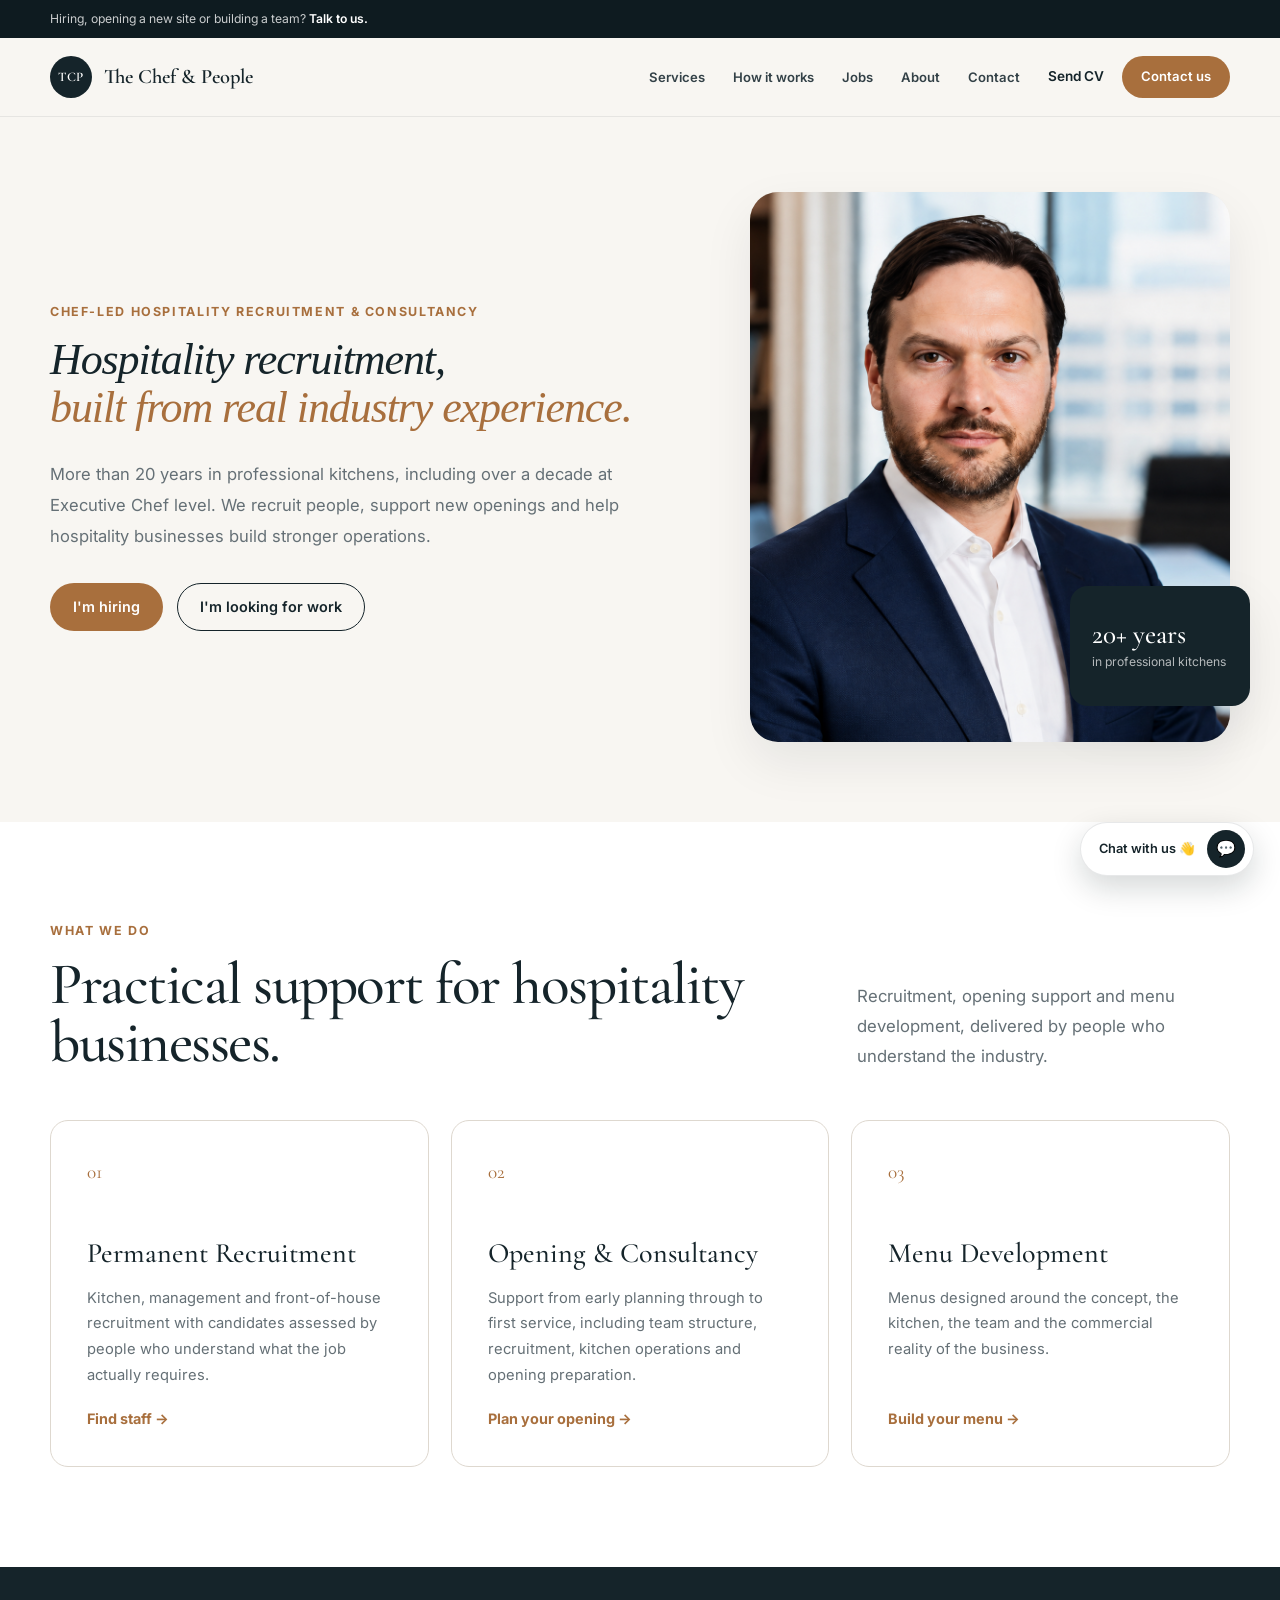
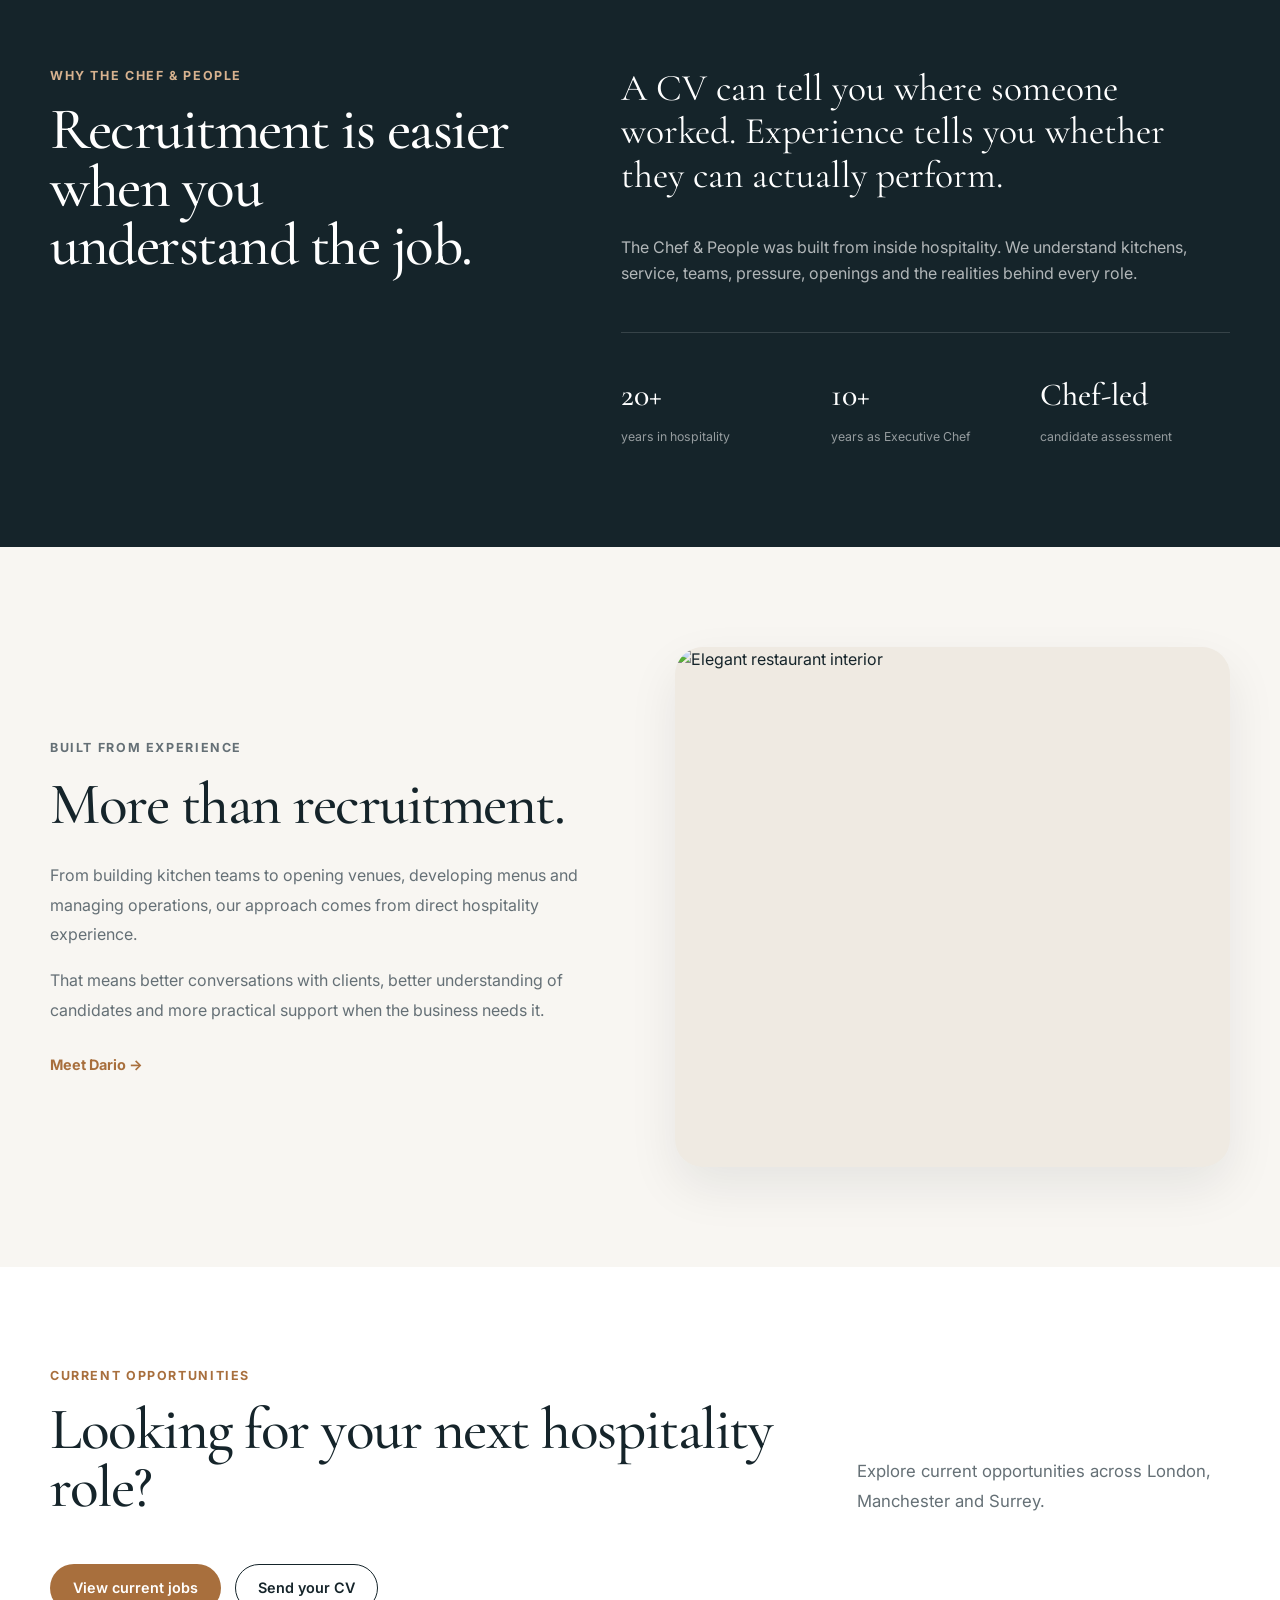
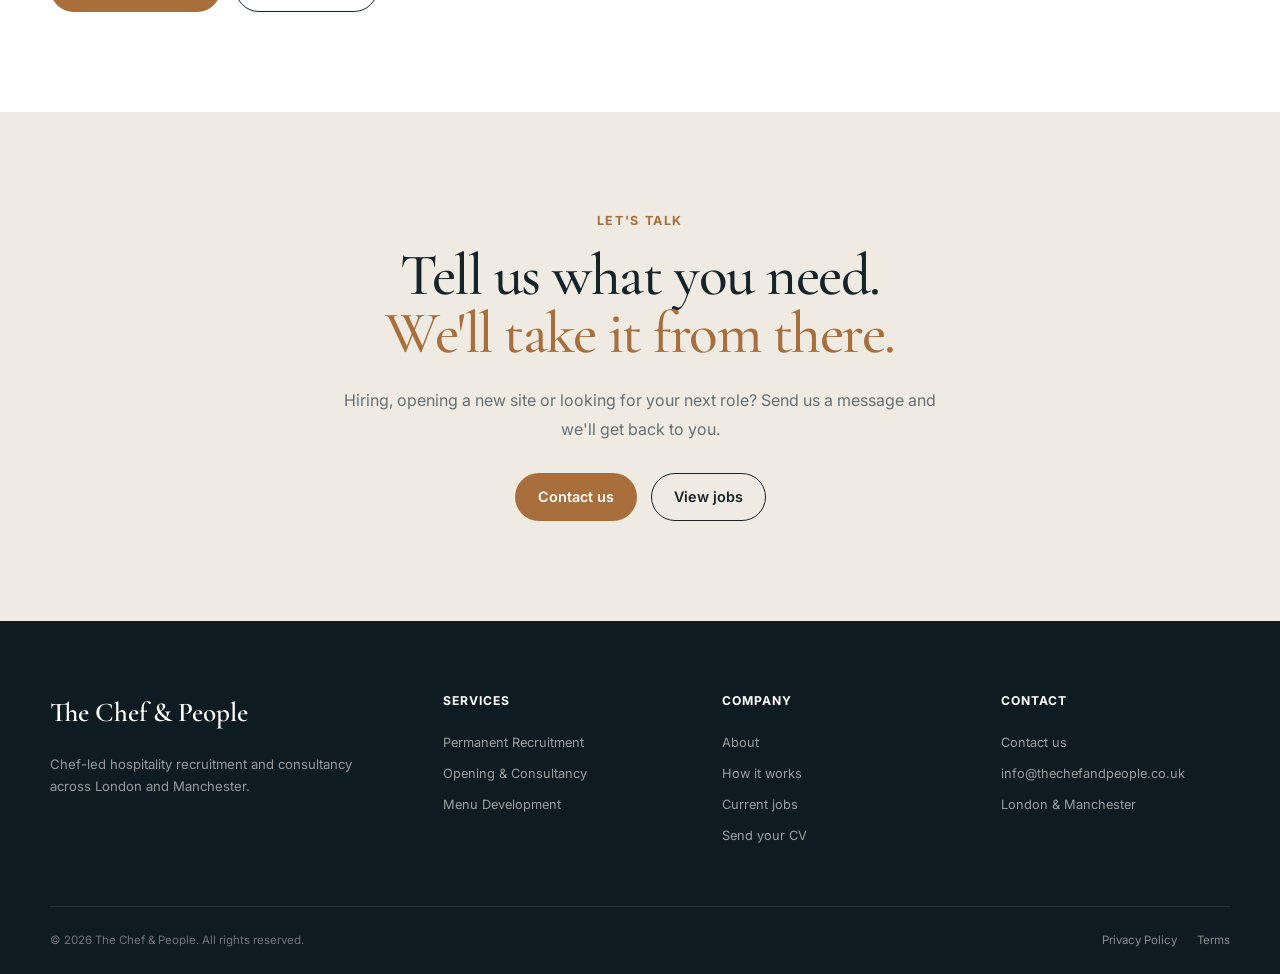
==== commit d0f06c35: "Add files via upload" ====
--- a/index.html
+++ b/index.html
@@ -1,5 +1,6 @@
 <!DOCTYPE html>
 <html lang="en">
+
 <head>
   <meta charset="UTF-8">
   <meta name="viewport" content="width=device-width, initial-scale=1.0">
@@ -455,8 +456,8 @@
         <div class="proof-image">
 
           <img
-            src="images/dario-chef.png"
-            alt="Dario Zannoni plating a dish in a professional kitchen"
+            src="images/restaurant-interior.png"
+            alt="Elegant restaurant interior"
           >
 
         </div>
